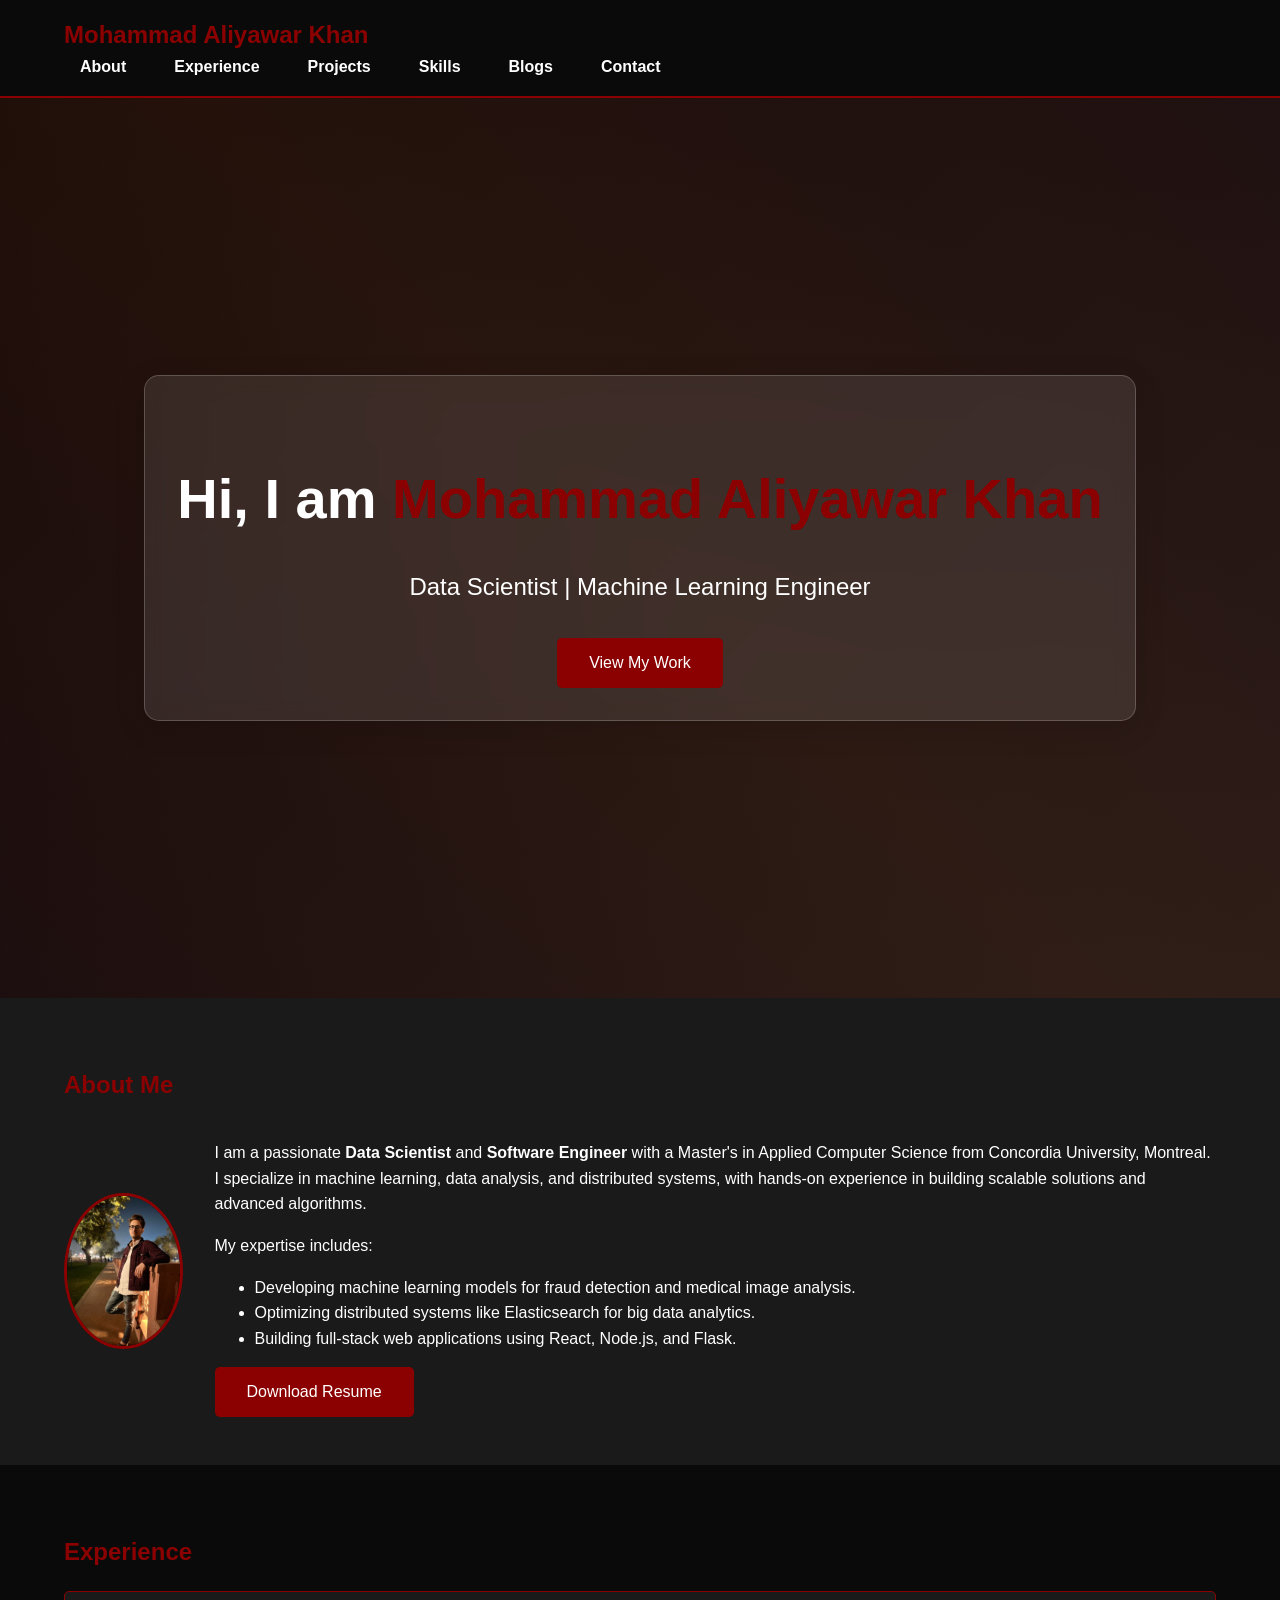
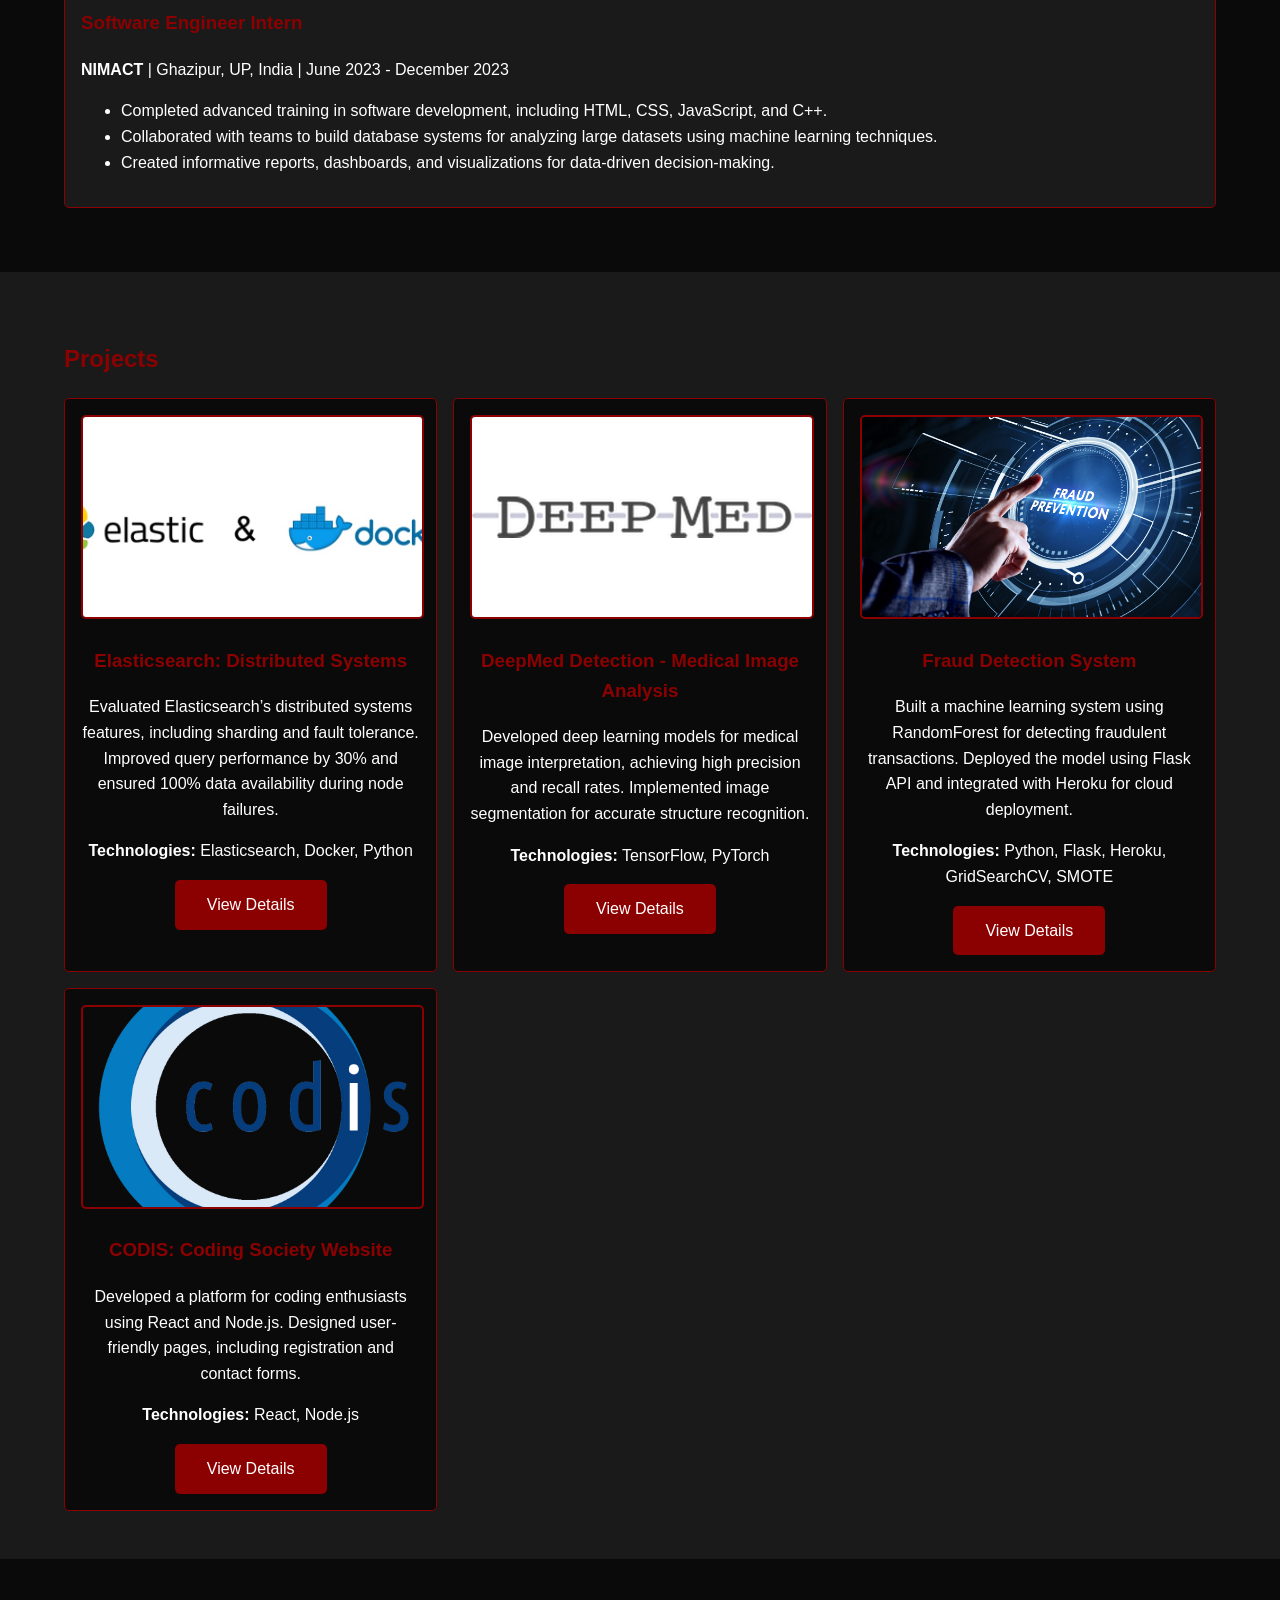
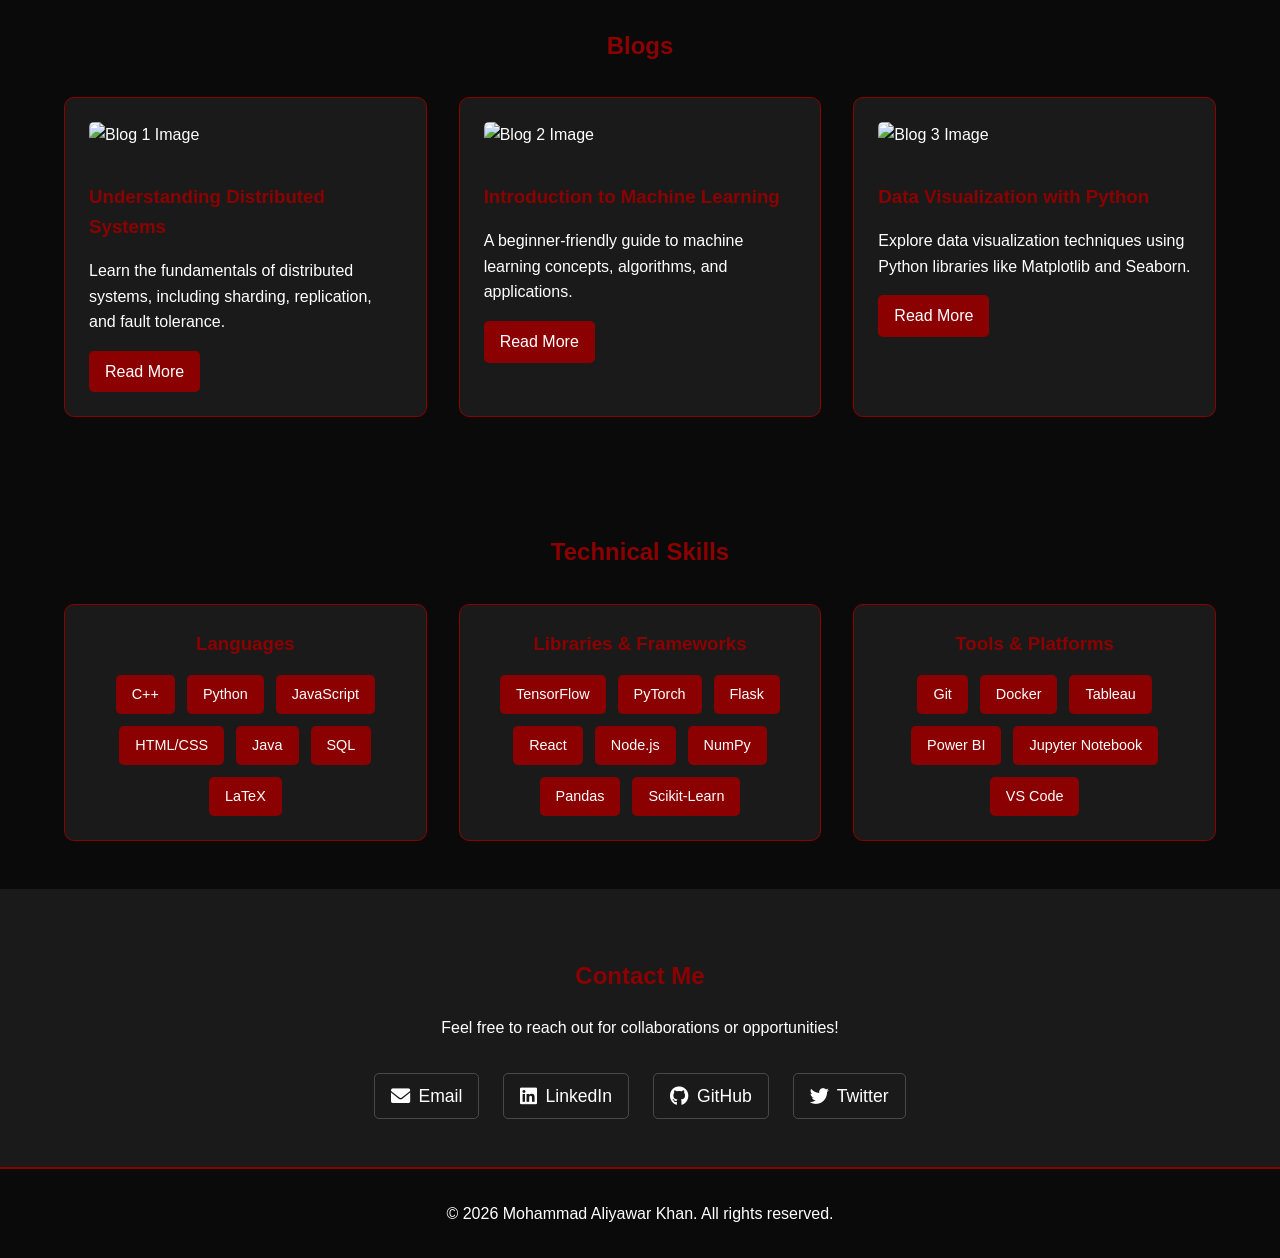
==== index.html @ b14bf837 "Added favicon files and updated HTML" ====
<!DOCTYPE html>
<html lang="en">
<head>
  <meta charset="UTF-8">
  <meta name="viewport" content="width=device-width, initial-scale=1.0">
  <title>Mohammad Aliyawar Khan - Data Scientist Portfolio</title>
  <link rel="stylesheet" href="style.css">
  <link rel="stylesheet" href="https://cdnjs.cloudflare.com/ajax/libs/font-awesome/6.0.0/css/all.min.css">
  <link href="https://unpkg.com/aos@2.3.1/dist/aos.css" rel="stylesheet">
  <link rel="apple-touch-icon" sizes="57x57" href="/apple-icon-57x57.png">
  <link rel="apple-touch-icon" sizes="60x60" href="/apple-icon-60x60.png">
  <link rel="apple-touch-icon" sizes="72x72" href="/apple-icon-72x72.png">
  <link rel="apple-touch-icon" sizes="76x76" href="/apple-icon-76x76.png">
  <link rel="apple-touch-icon" sizes="114x114" href="/apple-icon-114x114.png">
  <link rel="apple-touch-icon" sizes="120x120" href="/apple-icon-120x120.png">
  <link rel="apple-touch-icon" sizes="144x144" href="/apple-icon-144x144.png">
  <link rel="apple-touch-icon" sizes="152x152" href="/apple-icon-152x152.png">
  <link rel="apple-touch-icon" sizes="180x180" href="/apple-icon-180x180.png">
  <link rel="icon" type="image/png" sizes="192x192"  href="/android-icon-192x192.png">
  <link rel="icon" type="image/png" sizes="32x32" href="/favicon-32x32.png">
  <link rel="icon" type="image/png" sizes="96x96" href="/favicon-96x96.png">
  <link rel="icon" type="image/png" sizes="16x16" href="/favicon-16x16.png">
  <link rel="manifest" href="/manifest.json">
  <meta name="msapplication-TileColor" content="#ffffff">
  <meta name="msapplication-TileImage" content="/ms-icon-144x144.png">
  <meta name="theme-color" content="#ffffff">

  <!-- Open Graph Meta Tags -->
<meta property="og:title" content="Mohammad Aliyawar Khan - Data Scientist Portfolio">
<meta property="og:description" content="Portfolio of Mohammad Aliyawar Khan, a Data Scientist and Machine Learning Engineer.">
<meta property="og:image" content="https://md-aliyawar-khan.github.io/portfolio-website/assets/logo.png">
<meta property="og:url" content="https://md-aliyawar-khan.github.io/portfolio-website">
<meta property="og:type" content="website">

<!-- Twitter Card Meta Tags -->
<meta name="twitter:card" content="summary_large_image">
<meta name="twitter:title" content="Mohammad Aliyawar Khan - Data Scientist Portfolio">
<meta name="twitter:description" content="Portfolio of Mohammad Aliyawar Khan, a Data Scientist and Machine Learning Engineer.">
<meta name="twitter:image" content="https://md-aliyawar-khan.github.io/portfolio-website/assets/logo.png">
</head>
<body>
  <!-- Navigation Bar -->
  <nav>
    <div class="container">
      <a href="#" class="logo">Mohammad Aliyawar Khan</a>
      <ul>
        <li><a href="#about" class="nav-link">About</a></li>
        <li><a href="#experience" class="nav-link">Experience</a></li>
        <li><a href="#projects" class="nav-link">Projects</a></li>
        <li><a href="#skills" class="nav-link">Skills</a></li>
        <li><a href="#blogs" class="nav-link">Blogs</a></li>
        <li><a href="#contact" class="nav-link">Contact</a></li>
      </ul>
    </div>
  </nav>

  <!-- Hero Section -->
  <section id="hero">
    <div class="hero-container">
      <div class="hero-content">
        <h1>Hi, I am <span class="typing"></span></h1>
        <p>Data Scientist | Machine Learning Engineer</p>
        <a href="#projects" class="btn">View My Work</a>
      </div>
    </div>
  </section>

  <!-- About Section -->
  <section id="about" data-aos="fade-up">
    <div class="container">
      <h2>About Me</h2>
      <div class="about-content">
        <img src="Assets/zeeshan khan.jpg" alt="Profile Photo">

        <div>
          <p>
            I am a passionate <strong>Data Scientist</strong> and <strong>Software Engineer</strong> with a Master's in Applied Computer Science from Concordia University, Montreal. 
            I specialize in machine learning, data analysis, and distributed systems, with hands-on experience in building scalable solutions and advanced algorithms.
          </p>
          <p>
            My expertise includes:
            <ul>
              <li>Developing machine learning models for fraud detection and medical image analysis.</li>
              <li>Optimizing distributed systems like Elasticsearch for big data analytics.</li>
              <li>Building full-stack web applications using React, Node.js, and Flask.</li>
            </ul>
          </p>
          <a href="assets/Khan_Mohammad_Aliyawar.pdf" download class="btn">Download Resume</a>
        </div>
      </div>
    </div>
  </section>

  <!-- Experience Section -->
  <section id="experience" data-aos="fade-up">
    <div class="container">
      <h2>Experience</h2>
      <div class="experience-item">
        <h3>Software Engineer Intern</h3>
        <p><strong>NIMACT</strong> | Ghazipur, UP, India | June 2023 - December 2023</p>
        <ul>
          <li>Completed advanced training in software development, including HTML, CSS, JavaScript, and C++.</li>
          <li>Collaborated with teams to build database systems for analyzing large datasets using machine learning techniques.</li>
          <li>Created informative reports, dashboards, and visualizations for data-driven decision-making.</li>
        </ul>
      </div>
    </div>
  </section>

  <!-- Projects Section -->
  <section id="projects" data-aos="fade-up">
    <div class="container">
      <h2>Projects</h2>
      <div class="project-grid">
        <!-- Elasticsearch Project -->
        <div class="project-card">
          <img src="Assets/elasticsearch.jpeg" alt="Elasticsearch Project">

          <h3>Elasticsearch: Distributed Systems</h3>
          <p>
            Evaluated Elasticsearch’s distributed systems features, including sharding and fault tolerance. 
            Improved query performance by 30% and ensured 100% data availability during node failures.
          </p>
          <p><strong>Technologies:</strong> Elasticsearch, Docker, Python</p>
          <a href="#" class="btn">View Details</a>
        </div>
        <!-- DeepMed Detection Project -->
        <div class="project-card">
          <img src="Assets/deepmed.jpg" alt="DeepMed Detection Project">

          <h3>DeepMed Detection - Medical Image Analysis</h3>
          <p>
            Developed deep learning models for medical image interpretation, achieving high precision and recall rates. 
            Implemented image segmentation for accurate structure recognition.
          </p>
          <p><strong>Technologies:</strong> TensorFlow, PyTorch</p>
          <a href="#" class="btn">View Details</a>
        </div>
        <!-- Fraud Detection Project -->
        <div class="project-card">
          <img src="Assets/fraud.jpg" alt="Fraud Detection Project">

          <h3>Fraud Detection System</h3>
          <p>
            Built a machine learning system using RandomForest for detecting fraudulent transactions. 
            Deployed the model using Flask API and integrated with Heroku for cloud deployment.
          </p>
          <p><strong>Technologies:</strong> Python, Flask, Heroku, GridSearchCV, SMOTE</p>
          <a href="#" class="btn">View Details</a>
        </div>
        <!-- CODIS Project -->
        <div class="project-card">
          <img src="Assets/codis.png" alt="CODIS Project">

          <h3>CODIS: Coding Society Website</h3>
          <p>
            Developed a platform for coding enthusiasts using React and Node.js. 
            Designed user-friendly pages, including registration and contact forms.
          </p>
          <p><strong>Technologies:</strong> React, Node.js</p>
          <a href="#" class="btn">View Details</a>
        </div>
      </div>
    </div>
  </section>

  <!-- Blogs Section -->
<section id="blogs">
  <div class="container">
    <h2>Blogs</h2>
    <div class="blog-grid">
      <!-- Blog 1 -->
      <div class="blog-card">
        <img src="assets/blog1.jpg" alt="Blog 1 Image">
        <h3>Understanding Distributed Systems</h3>
        <p>Learn the fundamentals of distributed systems, including sharding, replication, and fault tolerance.</p>
        <a href="#" class="btn">Read More</a>
      </div>
      <!-- Blog 2 -->
      <div class="blog-card">
        <img src="assets/blog2.jpg" alt="Blog 2 Image">
        <h3>Introduction to Machine Learning</h3>
        <p>A beginner-friendly guide to machine learning concepts, algorithms, and applications.</p>
        <a href="#" class="btn">Read More</a>
      </div>
      <!-- Blog 3 -->
      <div class="blog-card">
        <img src="assets/blog3.jpg" alt="Blog 3 Image">
        <h3>Data Visualization with Python</h3>
        <p>Explore data visualization techniques using Python libraries like Matplotlib and Seaborn.</p>
        <a href="#" class="btn">Read More</a>
      </div>
    </div>
  </div>
</section>

  <!-- Skills Section -->
  <section id="skills" data-aos="fade-up">
    <div class="container">
      <h2>Technical Skills</h2>
      <div class="skills-grid">
        <!-- Languages -->
        <div class="skills-category">
          <h3>Languages</h3>
          <div class="skills-list">
            <span>C++</span>
            <span>Python</span>
            <span>JavaScript</span>
            <span>HTML/CSS</span>
            <span>Java</span>
            <span>SQL</span>
            <span>LaTeX</span>
          </div>
        </div>
        <!-- Libraries & Frameworks -->
        <div class="skills-category">
          <h3>Libraries & Frameworks</h3>
          <div class="skills-list">
            <span>TensorFlow</span>
            <span>PyTorch</span>
            <span>Flask</span>
            <span>React</span>
            <span>Node.js</span>
            <span>NumPy</span>
            <span>Pandas</span>
            <span>Scikit-Learn</span>
          </div>
        </div>
        <!-- Tools & Platforms -->
        <div class="skills-category">
          <h3>Tools & Platforms</h3>
          <div class="skills-list">
            <span>Git</span>
            <span>Docker</span>
            <span>Tableau</span>
            <span>Power BI</span>
            <span>Jupyter Notebook</span>
            <span>VS Code</span>
          </div>
        </div>
      </div>
    </div>
  </section>

  <!-- Contact Section -->
  <section id="contact" data-aos="fade-up">
    <div class="container">
      <h2>Contact Me</h2>
      <p>Feel free to reach out for collaborations or opportunities!</p>
      <form id="contact-form" class="contact-form" style="display: none;">
        <!-- Name Field -->
        <div class="form-group">
          <label for="name">Name</label>
          <input type="text" id="name" name="name" placeholder="Enter your name" required>
        </div>
        <!-- Email Field -->
        <div class="form-group">
          <label for="email">Email</label>
          <input type="email" id="email" name="email" placeholder="Enter your email" required>
        </div>
        <!-- Subject Field -->
        <div class="form-group">
          <label for="subject">Subject</label>
          <input type="text" id="subject" name="subject" placeholder="Enter the subject" required>
        </div>
        <!-- Message Field -->
        <div class="form-group">
          <label for="message">Message</label>
          <textarea id="message" name="message" rows="5" placeholder="Enter your message" required></textarea>
        </div>
        <!-- Submit Button -->
        <button type="submit" class="btn">Send Message</button>
      </form>

      <!-- Social Links -->
      <div class="social-links">
        <a href="mailto:mohammadaliyawar.khan@mail.concordia.ca" target="_blank">
          <i class="fas fa-envelope"></i> Email
        </a>
        <a href="https://linkedin.com/in/md-aliyawar-khan" target="_blank">
          <i class="fab fa-linkedin"></i> LinkedIn
        </a>
        <a href="https://github.com/yourusername" target="_blank">
          <i class="fab fa-github"></i> GitHub
        </a>
        <a href="https://twitter.com/yourusername" target="_blank">
          <i class="fab fa-twitter"></i> Twitter
        </a>
      </div>
    </div>
  </section>

  <!-- Footer -->
  <footer>
    <div class="container">
      <p>&copy; <span id="current-year"></span> Mohammad Aliyawar Khan. All rights reserved.</p>
    </div>
  </footer>

  <script src="https://unpkg.com/aos@2.3.1/dist/aos.js"></script>
  <script src="script.js"></script>
  <script>
    // Initialize AOS
    AOS.init();

    // Update Footer Year
    document.getElementById('current-year').textContent = new Date().getFullYear();
  </script>
</body>
</html>
---- style.css ----
/* General Styles */
body {
    font-family: Arial, sans-serif;
    margin: 0;
    padding: 0;
    line-height: 1.6;
    color: #fff; /* White text for better contrast */
    background-color: #0a0a0a; /* Dark background */
  }
  
  h1, h2, h3 {
    color: #8B0000; /* Maroon for headings */
  }
  
  a {
    color: #8B0000; /* Maroon for links */
    text-decoration: none;
  }
  
  a:hover {
    color: #ff4500; /* Orange-red for hover effect */
  }
  
  .container {
    width: 90%;
    max-width: 1200px;
    margin: 0 auto;
  }
  

/* Navigation Bar */
nav {
    background: #0a0a0a; /* Dark background */
    color: #fff;
    padding: 1rem 0;
    border-bottom: 2px solid #8B0000; /* Maroon border */
    position: sticky;
    top: 0;
    z-index: 1000;
  }
  
  nav .logo {
    font-size: 1.5rem;
    font-weight: bold;
    color: #8B0000; /* Maroon logo */
  }
  
  nav ul {
    list-style: none;
    display: flex;
    gap: 1rem;
    margin: 0;
    padding: 0;
  }
  
  nav ul li a {
    color: #fff;
    text-decoration: none;
    font-weight: bold;
    padding: 0.5rem 1rem;
    transition: color 0.3s ease;
  }
  
  nav ul li a:hover {
    color: #8B0000; /* Maroon on hover */
  }
  
  nav ul li a.active {
    color: #8B0000; /* Maroon for active link */
    border-bottom: 2px solid #8B0000; /* Underline for active link */
  }

  /* Hero Section */
#hero {
    position: relative;
    height: 100vh;
    display: flex;
    align-items: center;
    justify-content: center;
    background: linear-gradient(135deg, #0a0a0a, #1a1a1a);
    overflow: hidden;
  }
  
  .hero-container {
    position: relative;
    z-index: 2;
    text-align: center;
    padding: 2rem;
    background: rgba(255, 255, 255, 0.1); /* Glassmorphism effect */
    backdrop-filter: blur(10px);
    border-radius: 15px;
    border: 1px solid rgba(255, 255, 255, 0.2);
    box-shadow: 0 8px 32px rgba(0, 0, 0, 0.1);
  }
  
  .hero-content h1 {
    font-size: 3.5rem;
    color: #fff;
    margin-bottom: 1rem;
  }
  
  .hero-content h1 .typing {
    color: #8B0000; /* Maroon for typing effect */
  }
  
  .hero-content p {
    font-size: 1.5rem;
    color: #fff;
    margin-bottom: 2rem;
  }
  
  .btn {
    display: inline-block;
    padding: 0.75rem 2rem;
    background: #8B0000; /* Maroon button */
    color: #fff;
    text-decoration: none;
    border-radius: 5px;
    font-size: 1rem;
    transition: background 0.3s ease, transform 0.3s ease;
  }
  
  .btn:hover {
    background: #ff4500; /* Orange-red on hover */
    transform: translateY(-5px);
  }
  
  /* Animated Background */
  #hero::before {
    content: "";
    position: absolute;
    top: 0;
    left: 0;
    width: 100%;
    height: 100%;
    background: linear-gradient(45deg, #8B0000, #ff4500, #8B0000);
    opacity: 0.1;
    z-index: 1;
    animation: gradientAnimation 10s infinite alternate;
  }
  
  @keyframes gradientAnimation {
    0% {
      transform: scale(1);
    }
    100% {
      transform: scale(1.2);
    }
  }
  
  /* About Section */
  #about {
    padding: 3rem 0;
    background: #1a1a1a; /* Slightly lighter dark background */
  }
  
  .about-content {
    display: flex;
    align-items: center;
    gap: 2rem;
  }
  
  .about-content img {
    width: 150px;
    height: 150px;
    border-radius: 50%;
    border: 3px solid #8B0000; /* Maroon border */
  }
  
  /* Experience Section */
  #experience {
    padding: 3rem 0;
    background: #0a0a0a; /* Dark background */
  }
  
  .experience-item {
    background: #1a1a1a; /* Slightly lighter dark background */
    padding: 1rem;
    border-radius: 5px;
    margin-bottom: 1rem;
    border: 1px solid #8B0000; /* Maroon border */
  }
  
  .experience-item h3 {
    margin-top: 0;
    color: #8B0000; /* Maroon heading */
  }
  
  /* Projects Section */
  #projects {
    padding: 3rem 0;
    background: #1a1a1a; /* Slightly lighter dark background */
  }
  
  .project-grid {
    display: grid;
    grid-template-columns: repeat(auto-fit, minmax(300px, 1fr));
    gap: 1rem;
  }
  
  .project-card {
    background: #0a0a0a; /* Dark background */
    padding: 1rem;
    border-radius: 5px;
    text-align: center;
    border: 1px solid #8B0000; /* Maroon border */
  }
  
  .project-card img {
    width: 100%;
    height: 200px;
    object-fit: cover;
    border-radius: 5px;
    border: 2px solid #8B0000; /* Maroon border */
  }
  
  .project-card h3 {
    color: #8B0000; /* Maroon heading */
  }
  
/* Skills Section */
#skills {
    padding: 3rem 0;
    background: #0a0a0a; /* Dark background */
  }
  
  #skills h2 {
    text-align: center;
    margin-bottom: 2rem;
    color: #8B0000; /* Maroon heading */
  }
  
  .skills-grid {
    display: grid;
    grid-template-columns: repeat(auto-fit, minmax(300px, 1fr));
    gap: 2rem;
  }
  
  .skills-category {
    background: #1a1a1a; /* Slightly lighter dark background */
    padding: 1.5rem;
    border-radius: 10px;
    border: 1px solid #8B0000; /* Maroon border */
  }
  
  .skills-category h3 {
    margin-top: 0;
    color: #8B0000; /* Maroon heading */
    text-align: center;
    margin-bottom: 1rem;
  }
  
  .skills-list {
    display: flex;
    flex-wrap: wrap;
    gap: 0.75rem;
    justify-content: center;
  }
  
  .skills-list span {
    background: #8B0000; /* Maroon background */
    color: #fff;
    padding: 0.5rem 1rem;
    border-radius: 5px;
    font-size: 0.9rem;
    text-align: center;
    transition: background 0.3s ease;
  }
  
  .skills-list span:hover {
    background: #ff4500; /* Orange-red on hover */
  }

/* Contact Section */
#contact {
    padding: 3rem 0;
    background: #1a1a1a; /* Slightly lighter dark background */
    text-align: center;
  }
  
  .contact-form {
    max-width: 600px;
    margin: 0 auto;
    padding: 2rem;
    background: rgba(255, 255, 255, 0.1); /* Glassmorphism effect */
    backdrop-filter: blur(10px);
    border-radius: 15px;
    border: 1px solid rgba(255, 255, 255, 0.2);
    box-shadow: 0 8px 32px rgba(0, 0, 0, 0.1);
  }
  
  .form-group {
    margin-bottom: 1.5rem;
    text-align: left;
  }
  
  .form-group label {
    display: block;
    margin-bottom: 0.5rem;
    color: #fff;
    font-weight: bold;
  }
  
  .form-group input,
  .form-group textarea {
    width: 100%;
    padding: 0.75rem;
    border: 1px solid rgba(255, 255, 255, 0.2);
    border-radius: 5px;
    background: rgba(255, 255, 255, 0.1);
    color: #fff;
    font-size: 1rem;
    transition: border-color 0.3s ease;
  }
  
  .form-group input:focus,
  .form-group textarea:focus {
    border-color: #8B0000; /* Maroon border on focus */
    outline: none;
  }
  
  .form-group textarea {
    resize: vertical; /* Allow vertical resizing */
  }
  
  .contact-form .btn {
    width: 100%;
    padding: 0.75rem;
    background: #8B0000; /* Maroon button */
    color: #fff;
    border: none;
    border-radius: 5px;
    font-size: 1rem;
    cursor: pointer;
    transition: background 0.3s ease;
  }
  
  .contact-form .btn:hover {
    background: #ff4500; /* Orange-red on hover */
  }
/* Social Links */
.social-links {
    margin-top: 2rem;
    display: flex;
    justify-content: center;
    gap: 1.5rem;
    flex-wrap: wrap;
  }
  
  .social-links a {
    color: #fff;
    text-decoration: none;
    font-size: 1.1rem;
    display: flex;
    align-items: center;
    gap: 0.5rem;
    padding: 0.5rem 1rem;
    border: 1px solid rgba(255, 255, 255, 0.2);
    border-radius: 5px;
    transition: background 0.3s ease, color 0.3s ease;
  }
  
  .social-links a:hover {
    background: #8B0000; /* Maroon background on hover */
    color: #fff;
    border-color: #8B0000;
  }
  
  .social-links a i {
    font-size: 1.2rem;
  }
  /* Footer */
  footer {
    background: #0a0a0a; /* Dark background */
    color: #fff;
    text-align: center;
    padding: 1rem 0;
    border-top: 2px solid #8B0000; /* Maroon border */
  }

  /* Scroll Animations */
section {
    opacity: 0;
    transform: translateY(50px);
    transition: opacity 0.6s ease-out, transform 0.6s ease-out;
  }
  
  section.visible {
    opacity: 1;
    transform: translateY(0);
  }
  
  /* Back to Top Button */
  .back-to-top {
    display: none;
    position: fixed;
    bottom: 20px;
    right: 20px;
    padding: 10px 15px;
    background: #8B0000; /* Maroon background */
    color: #fff;
    border: none;
    border-radius: 50%;
    cursor: pointer;
    font-size: 1.2rem;
    transition: background 0.3s ease;
  }
  
  .back-to-top:hover {
    background: #ff4500; /* Orange-red on hover */
  }

  /* Blogs Section */
#blogs {
    padding: 3rem 0;
    background: #0a0a0a; /* Dark background */
  }
  
  #blogs h2 {
    text-align: center;
    margin-bottom: 2rem;
    color: #8B0000; /* Maroon heading */
  }
  
  .blog-grid {
    display: grid;
    grid-template-columns: repeat(auto-fit, minmax(300px, 1fr));
    gap: 2rem;
  }
  
  .blog-card {
    background: #1a1a1a; /* Slightly lighter dark background */
    padding: 1.5rem;
    border-radius: 10px;
    border: 1px solid #8B0000; /* Maroon border */
    transition: transform 0.3s ease, box-shadow 0.3s ease;
  }
  
  .blog-card:hover {
    transform: translateY(-10px);
    box-shadow: 0 8px 32px rgba(0, 0, 0, 0.2);
  }
  
  .blog-card img {
    width: 100%;
    height: 200px;
    object-fit: cover;
    border-radius: 5px;
    margin-bottom: 1rem;
  }
  
  .blog-card h3 {
    color: #8B0000; /* Maroon heading */
    margin-bottom: 0.5rem;
  }
  
  .blog-card p {
    color: #fff;
    margin-bottom: 1rem;
  }
  
  .blog-card .btn {
    display: inline-block;
    padding: 0.5rem 1rem;
    background: #8B0000; /* Maroon button */
    color: #fff;
    text-decoration: none;
    border-radius: 5px;
    transition: background 0.3s ease;
  }
  
  .blog-card .btn:hover {
    background: #ff4500; /* Orange-red on hover */
  }
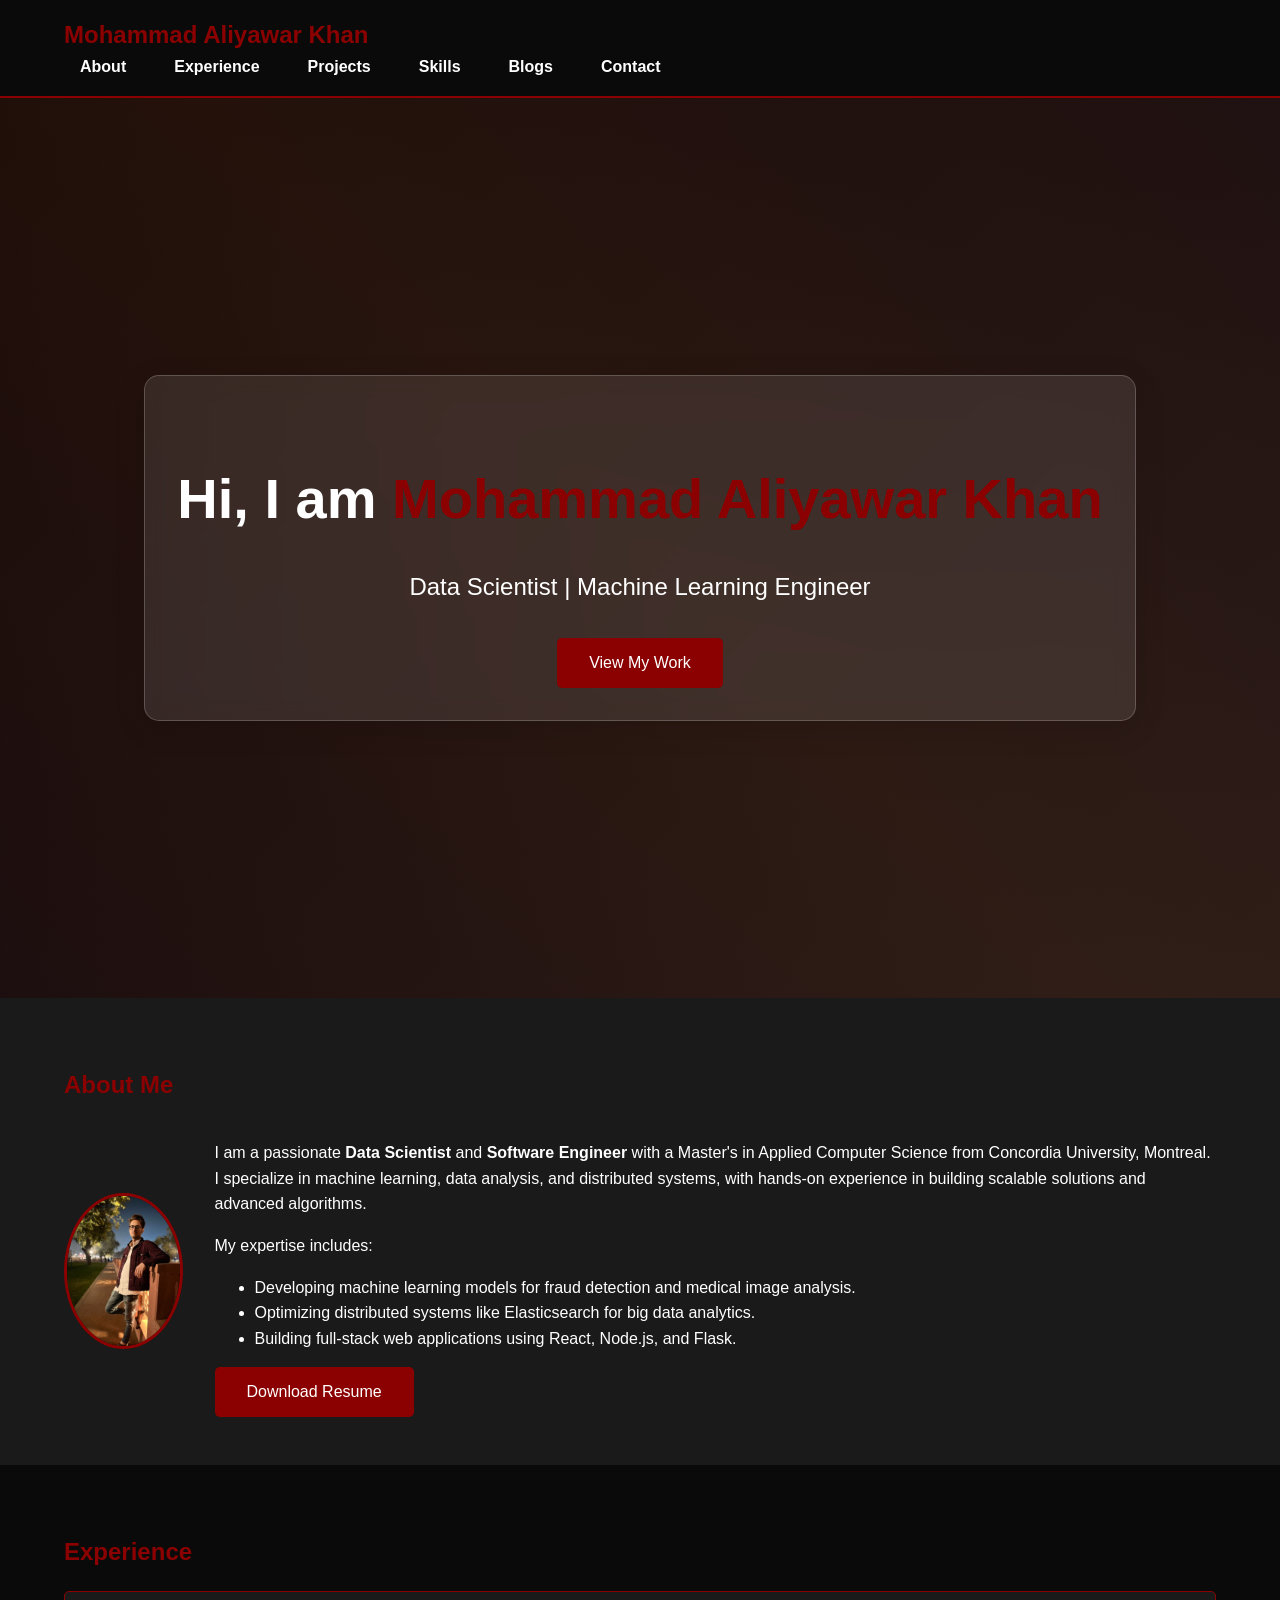
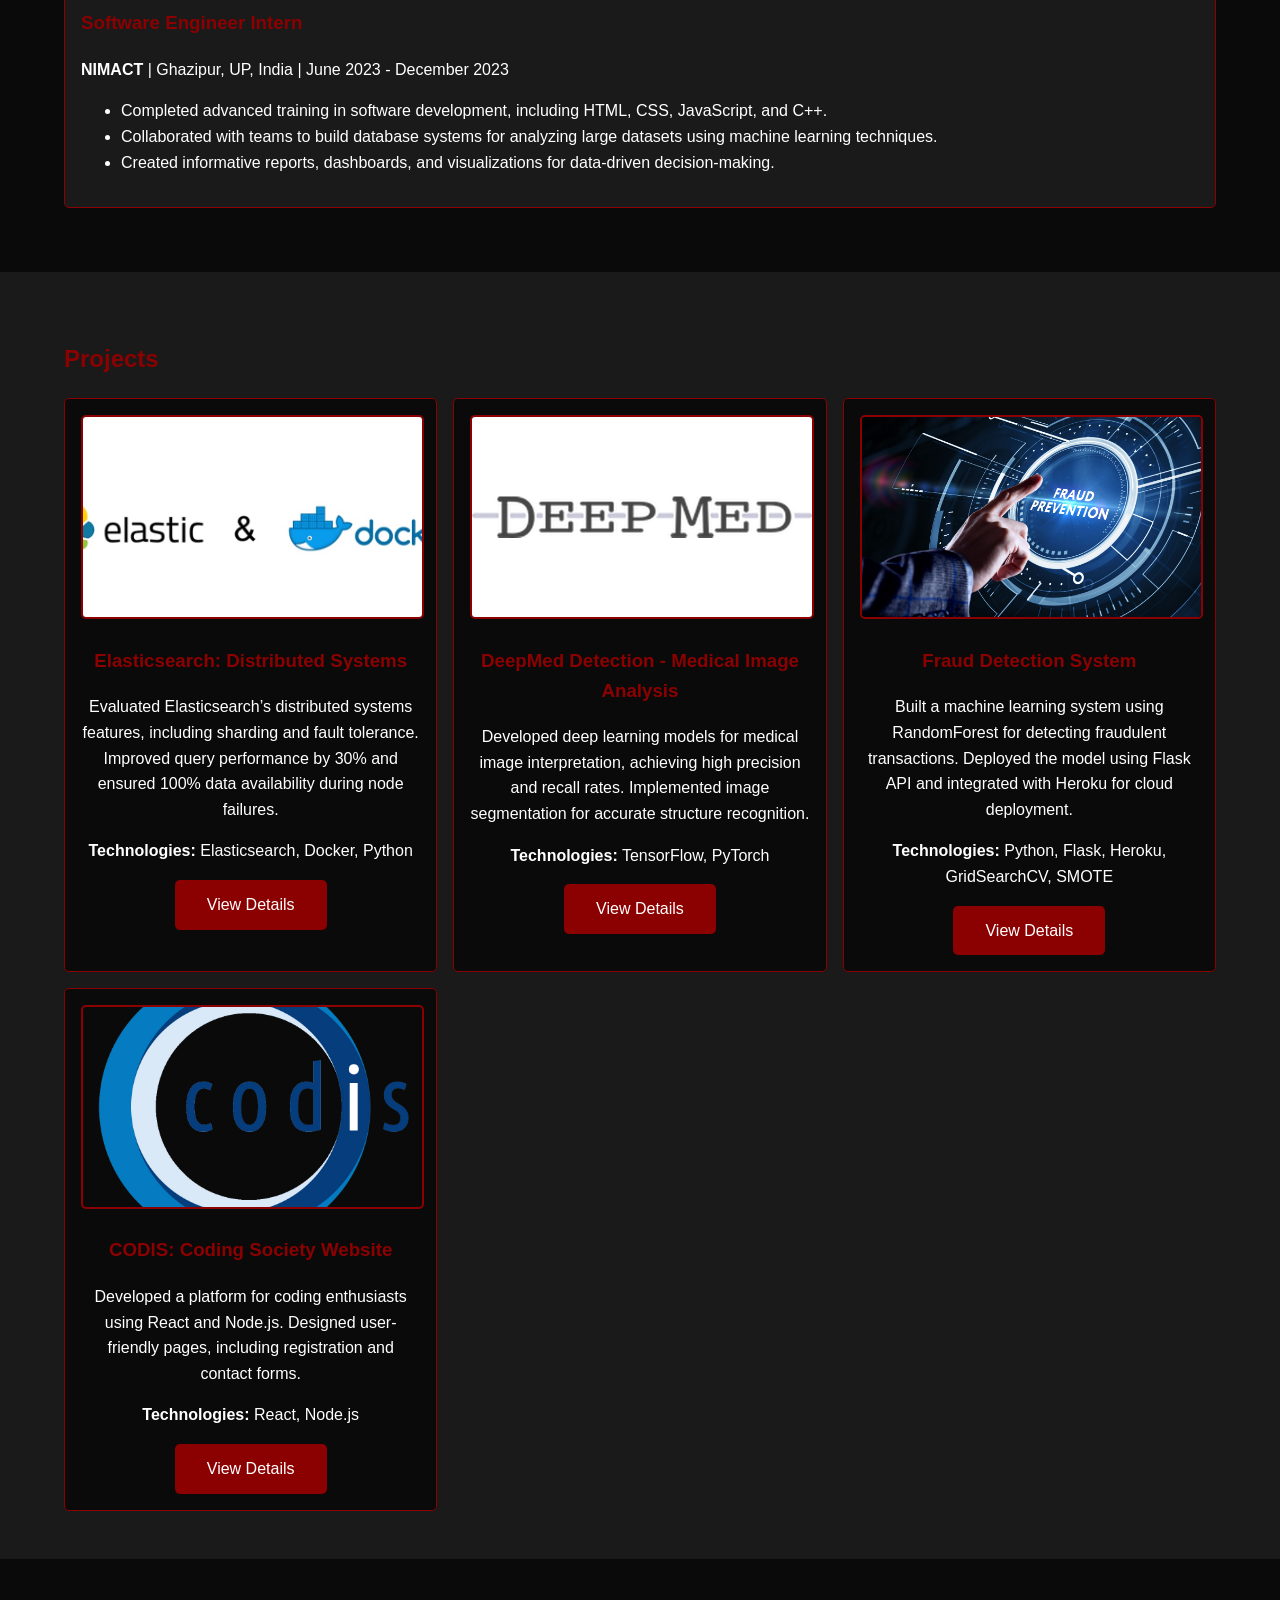
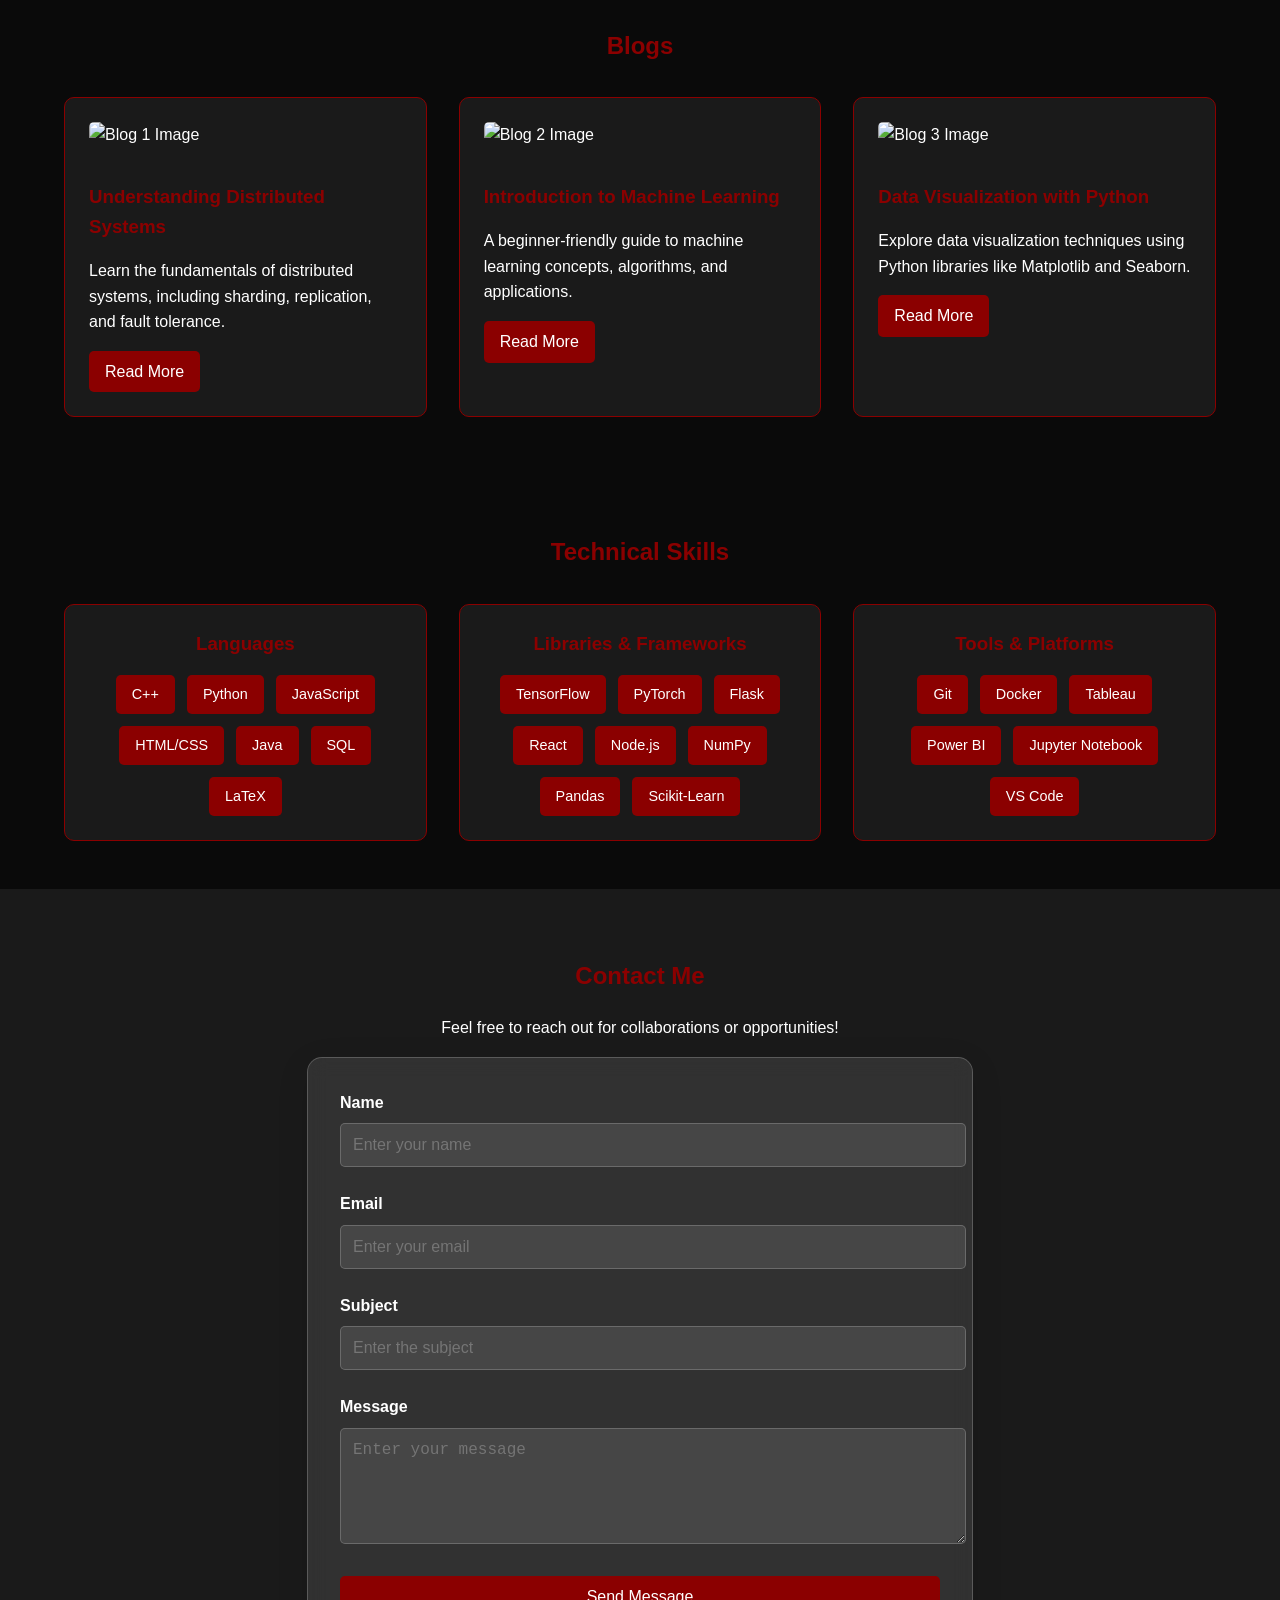
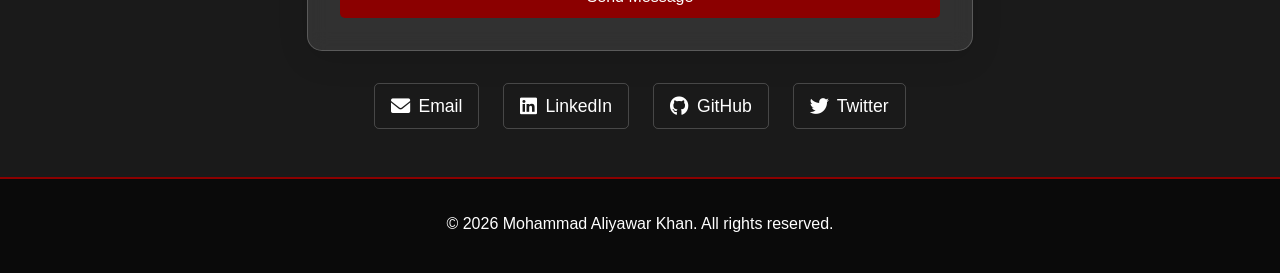
==== commit e6fcfbd0: "Added favicon files and updated HTML" ====
--- a/index.html
+++ b/index.html
@@ -7,19 +7,20 @@
   <link rel="stylesheet" href="style.css">
   <link rel="stylesheet" href="https://cdnjs.cloudflare.com/ajax/libs/font-awesome/6.0.0/css/all.min.css">
   <link href="https://unpkg.com/aos@2.3.1/dist/aos.css" rel="stylesheet">
-  <link rel="apple-touch-icon" sizes="57x57" href="/apple-icon-57x57.png">
-  <link rel="apple-touch-icon" sizes="60x60" href="/apple-icon-60x60.png">
-  <link rel="apple-touch-icon" sizes="72x72" href="/apple-icon-72x72.png">
-  <link rel="apple-touch-icon" sizes="76x76" href="/apple-icon-76x76.png">
-  <link rel="apple-touch-icon" sizes="114x114" href="/apple-icon-114x114.png">
-  <link rel="apple-touch-icon" sizes="120x120" href="/apple-icon-120x120.png">
-  <link rel="apple-touch-icon" sizes="144x144" href="/apple-icon-144x144.png">
-  <link rel="apple-touch-icon" sizes="152x152" href="/apple-icon-152x152.png">
-  <link rel="apple-touch-icon" sizes="180x180" href="/apple-icon-180x180.png">
-  <link rel="icon" type="image/png" sizes="192x192"  href="/android-icon-192x192.png">
-  <link rel="icon" type="image/png" sizes="32x32" href="/favicon-32x32.png">
-  <link rel="icon" type="image/png" sizes="96x96" href="/favicon-96x96.png">
-  <link rel="icon" type="image/png" sizes="16x16" href="/favicon-16x16.png">
+  <link rel="apple-touch-icon" sizes="57x57" href="Assets/apple-icon-57x57.png">
+  <link rel="apple-touch-icon" sizes="60x60" href="Assets/apple-icon-60x60.png">
+  <link rel="apple-touch-icon" sizes="72x72" href="Assets/apple-icon-72x72.png">
+  <link rel="apple-touch-icon" sizes="76x76" href="Assets/apple-icon-76x76.png">
+  <link rel="apple-touch-icon" sizes="114x114" href="Assets/apple-icon-114x114.png">
+  <link rel="apple-touch-icon" sizes="120x120" href="Assets/apple-icon-120x120.png">
+  <link rel="apple-touch-icon" sizes="144x144" href="Assets/apple-icon-144x144.png">
+  <link rel="apple-touch-icon" sizes="152x152" href="Assets/apple-icon-152x152.png">
+  <link rel="apple-touch-icon" sizes="180x180" href="Assets/apple-icon-180x180.png">
+  <link rel="icon" type="image/png" sizes="192x192"  href="Assets/android-icon-192x192.png">
+  <link rel="icon" type="image/png" sizes="32x32" href="Assets/favicon-32x32.png">
+  <link rel="icon" type="image/png" sizes="96x96" href="Assets/favicon-96x96.png">
+  <link rel="icon" type="image/png" sizes="16x16" href="Assets/favicon-16x16.png">
+
   <link rel="manifest" href="/manifest.json">
   <meta name="msapplication-TileColor" content="#ffffff">
   <meta name="msapplication-TileImage" content="/ms-icon-144x144.png">
@@ -247,7 +248,8 @@
     <div class="container">
       <h2>Contact Me</h2>
       <p>Feel free to reach out for collaborations or opportunities!</p>
-      <form id="contact-form" class="contact-form" style="display: none;">
+      <form id="contact-form" class="contact-form" style="display: block;">
+
         <!-- Name Field -->
         <div class="form-group">
           <label for="name">Name</label>
@@ -280,10 +282,12 @@
         <a href="https://linkedin.com/in/md-aliyawar-khan" target="_blank">
           <i class="fab fa-linkedin"></i> LinkedIn
         </a>
-        <a href="https://github.com/yourusername" target="_blank">
+        <a href="https://github.com/md-aliyawar-khan" target="_blank">
+
           <i class="fab fa-github"></i> GitHub
         </a>
-        <a href="https://twitter.com/yourusername" target="_blank">
+        <a href="https://twitter.com/md_aliyawar_khan" target="_blank">
+
           <i class="fab fa-twitter"></i> Twitter
         </a>
       </div>
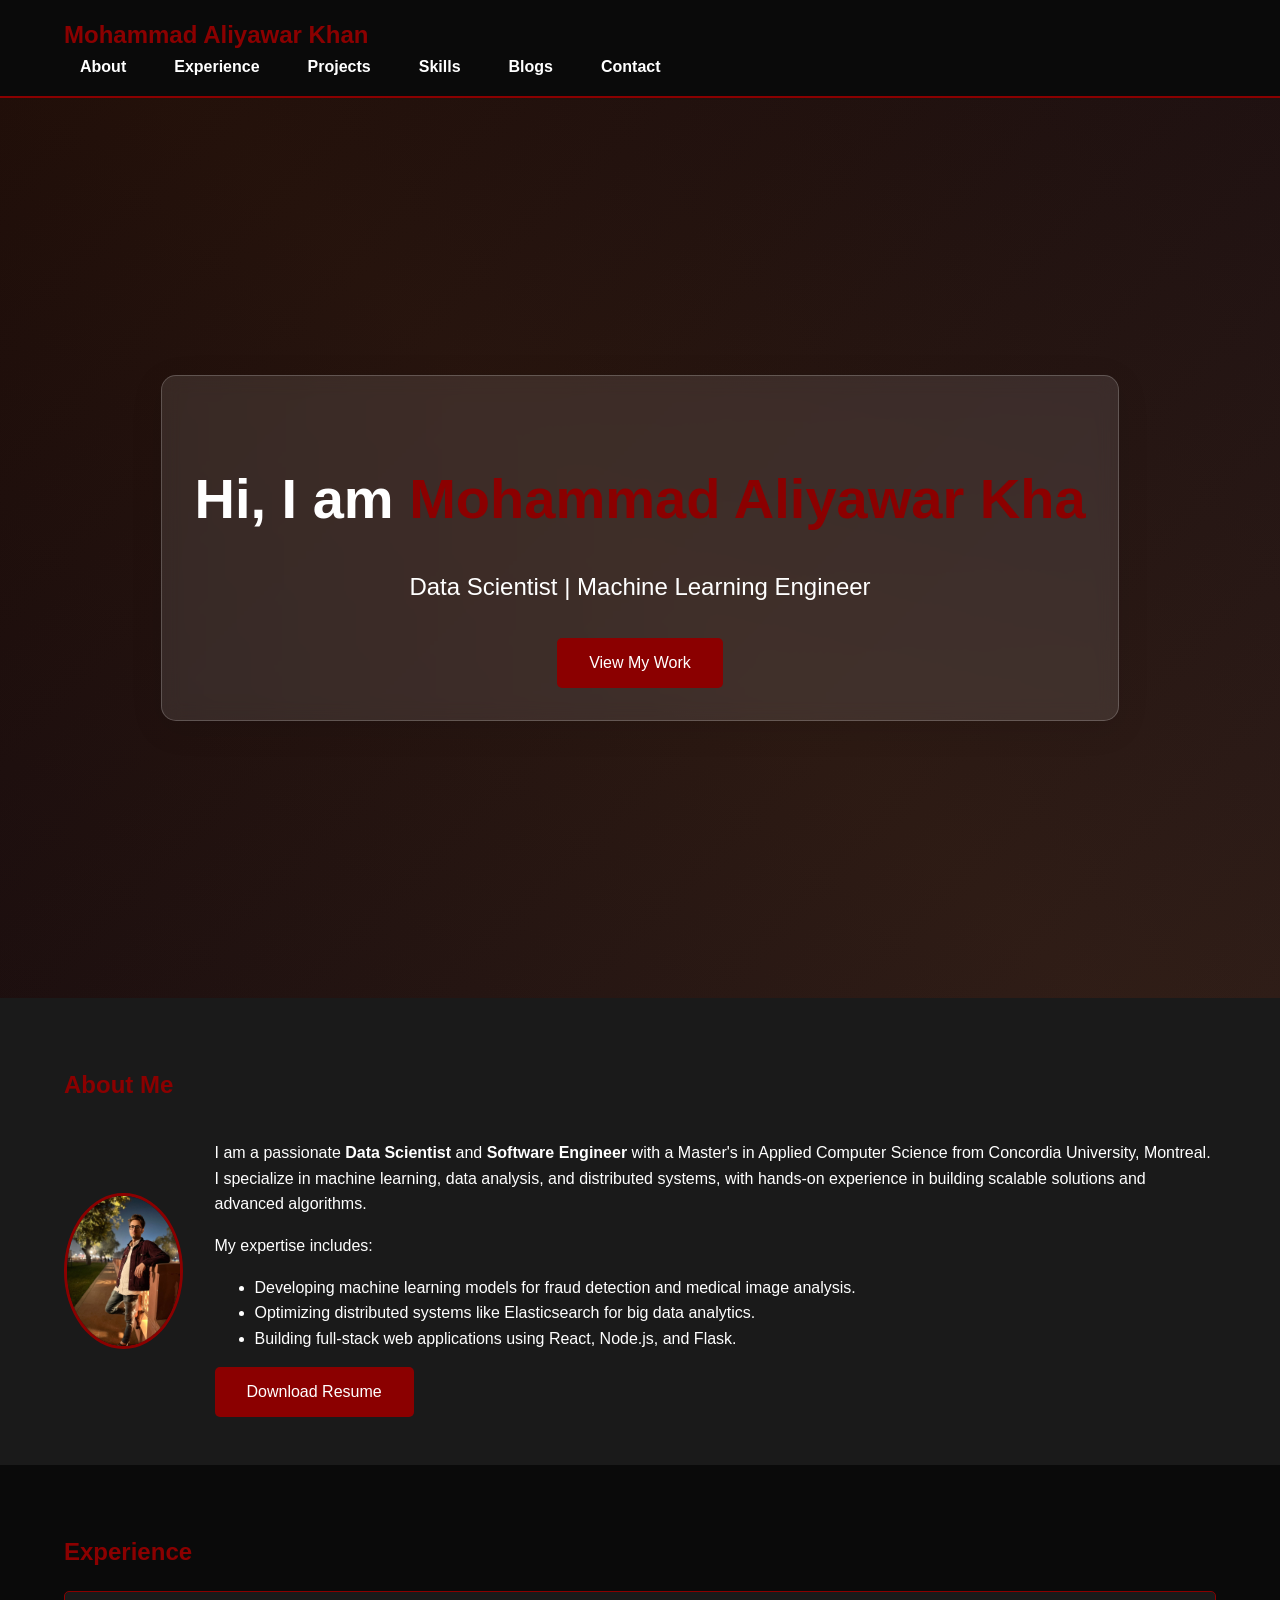
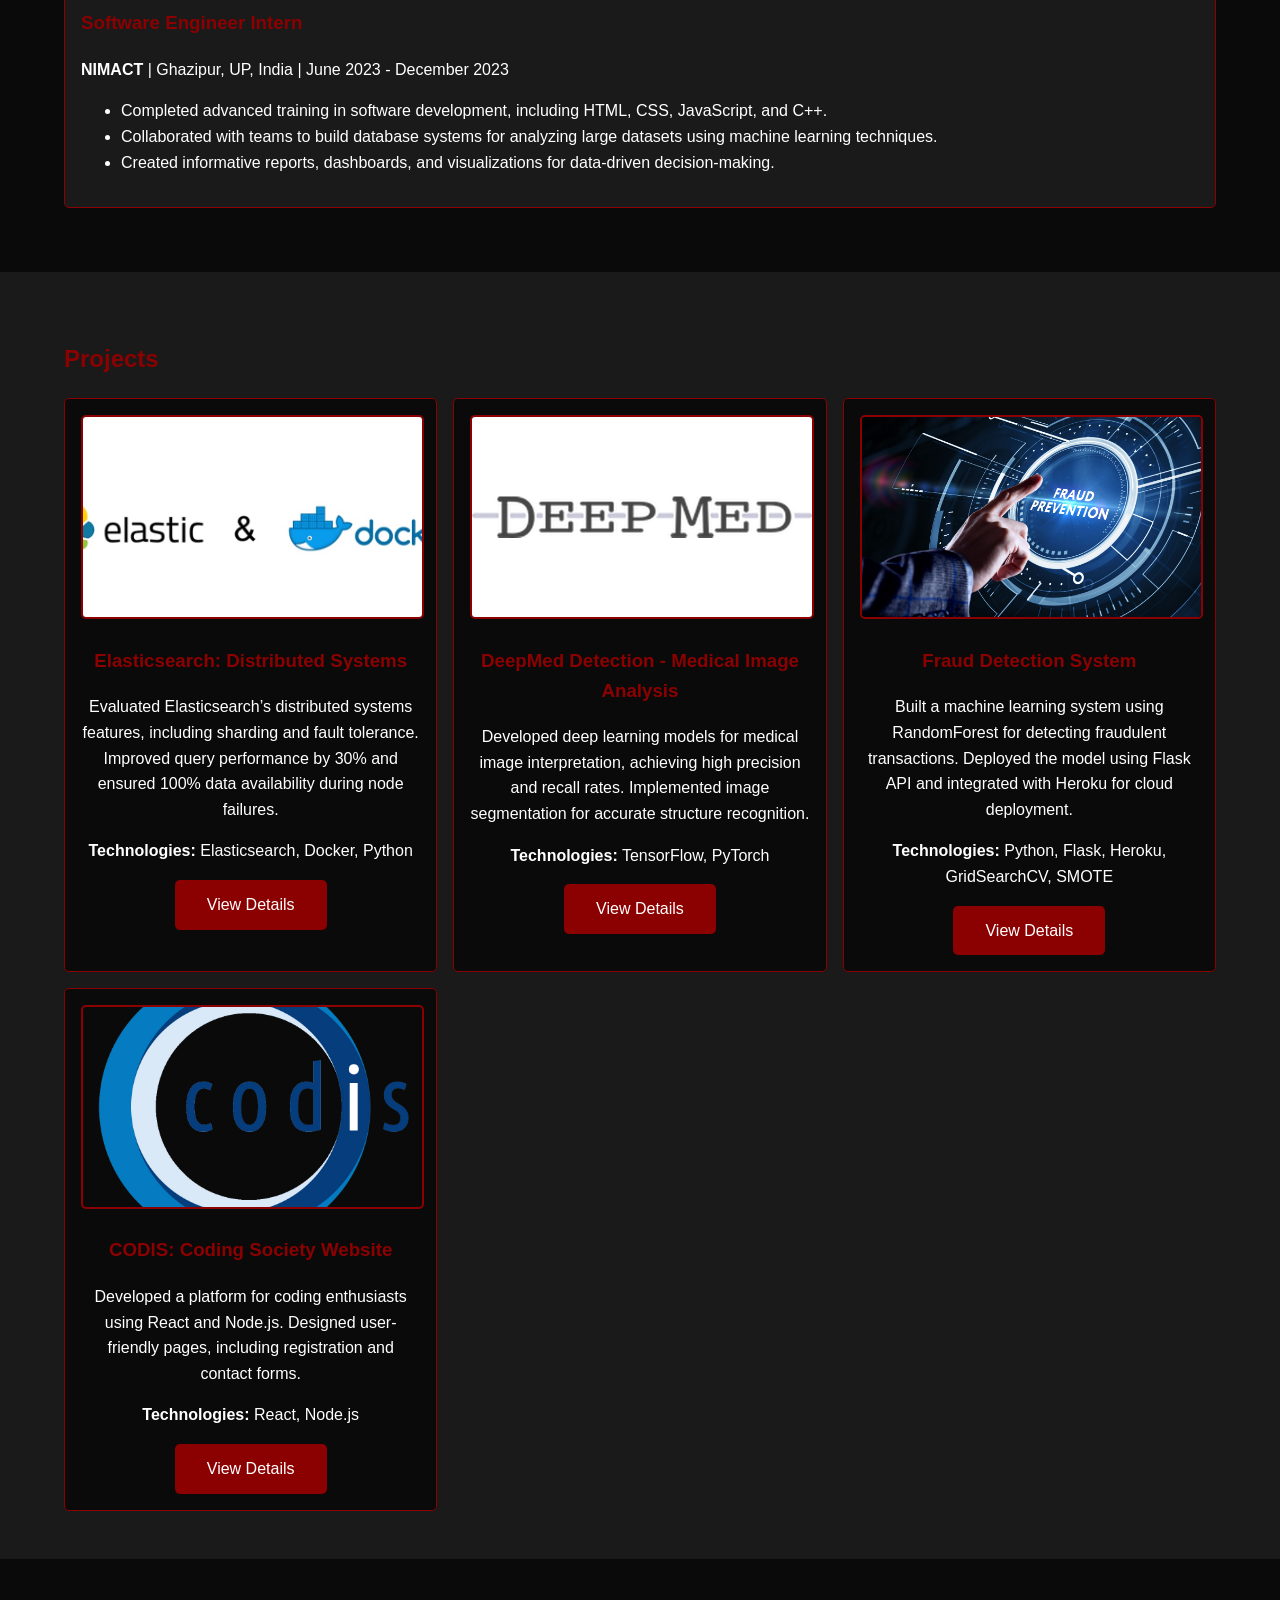
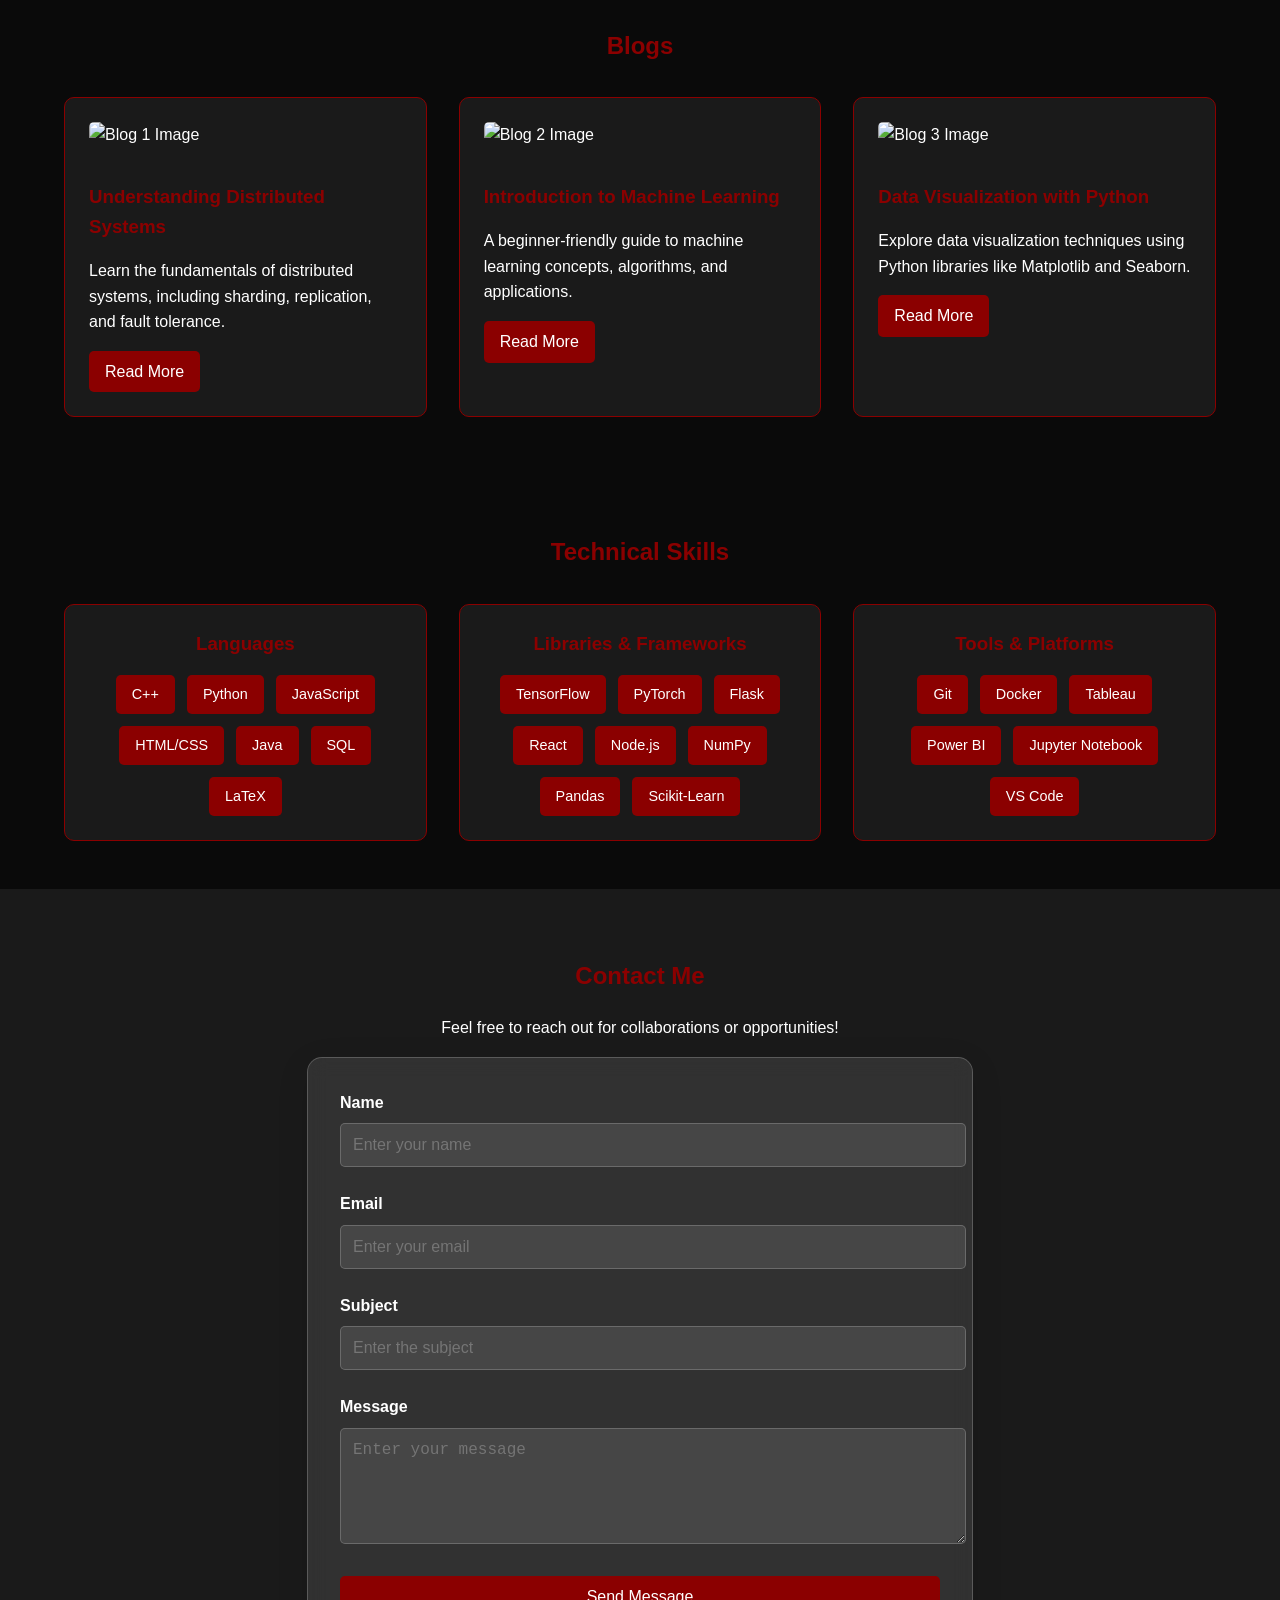
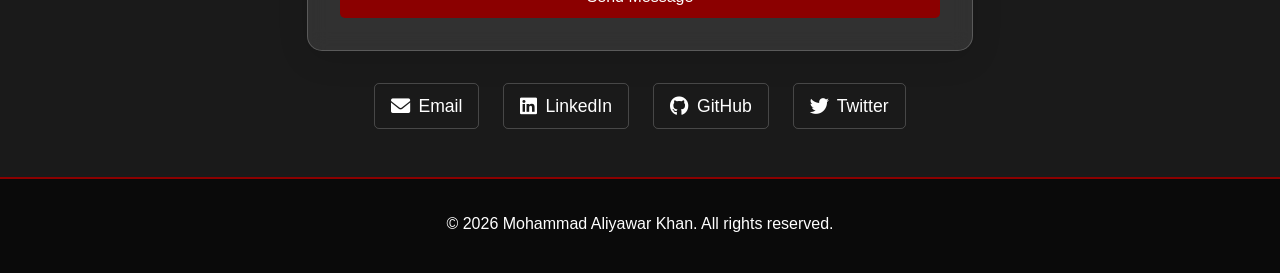
==== commit 013f3bd5: "Updated index.html with corrected image paths" ====
--- a/index.html
+++ b/index.html
@@ -20,24 +20,23 @@
   <link rel="icon" type="image/png" sizes="32x32" href="Assets/favicon-32x32.png">
   <link rel="icon" type="image/png" sizes="96x96" href="Assets/favicon-96x96.png">
   <link rel="icon" type="image/png" sizes="16x16" href="Assets/favicon-16x16.png">
-
   <link rel="manifest" href="/manifest.json">
   <meta name="msapplication-TileColor" content="#ffffff">
   <meta name="msapplication-TileImage" content="/ms-icon-144x144.png">
   <meta name="theme-color" content="#ffffff">
 
   <!-- Open Graph Meta Tags -->
-<meta property="og:title" content="Mohammad Aliyawar Khan - Data Scientist Portfolio">
-<meta property="og:description" content="Portfolio of Mohammad Aliyawar Khan, a Data Scientist and Machine Learning Engineer.">
-<meta property="og:image" content="https://md-aliyawar-khan.github.io/portfolio-website/assets/logo.png">
-<meta property="og:url" content="https://md-aliyawar-khan.github.io/portfolio-website">
-<meta property="og:type" content="website">
-
-<!-- Twitter Card Meta Tags -->
-<meta name="twitter:card" content="summary_large_image">
-<meta name="twitter:title" content="Mohammad Aliyawar Khan - Data Scientist Portfolio">
-<meta name="twitter:description" content="Portfolio of Mohammad Aliyawar Khan, a Data Scientist and Machine Learning Engineer.">
-<meta name="twitter:image" content="https://md-aliyawar-khan.github.io/portfolio-website/assets/logo.png">
+  <meta property="og:title" content="Mohammad Aliyawar Khan - Data Scientist Portfolio">
+  <meta property="og:description" content="Portfolio of Mohammad Aliyawar Khan, a Data Scientist and Machine Learning Engineer.">
+  <meta property="og:image" content="https://md-aliyawar-khan.github.io/portfolio-website/assets/logo.png">
+  <meta property="og:url" content="https://md-aliyawar-khan.github.io/portfolio-website">
+  <meta property="og:type" content="website">
+
+  <!-- Twitter Card Meta Tags -->
+  <meta name="twitter:card" content="summary_large_image">
+  <meta name="twitter:title" content="Mohammad Aliyawar Khan - Data Scientist Portfolio">
+  <meta name="twitter:description" content="Portfolio of Mohammad Aliyawar Khan, a Data Scientist and Machine Learning Engineer.">
+  <meta name="twitter:image" content="https://md-aliyawar-khan.github.io/portfolio-website/assets/logo.png">
 </head>
 <body>
   <!-- Navigation Bar -->
@@ -71,7 +70,7 @@
     <div class="container">
       <h2>About Me</h2>
       <div class="about-content">
-        <img src="Assets/zeeshan khan.jpg" alt="Profile Photo">
+        <img src="Assets/zeeshan khan.jpg" alt="Profile photo of Mohammad Aliyawar Khan">
 
         <div>
           <p>
@@ -115,7 +114,7 @@
       <div class="project-grid">
         <!-- Elasticsearch Project -->
         <div class="project-card">
-          <img src="Assets/elasticsearch.jpeg" alt="Elasticsearch Project">
+          <img src="Assets/elasticsearch.jpeg" alt="Screenshot of Elasticsearch Project">
 
           <h3>Elasticsearch: Distributed Systems</h3>
           <p>
@@ -127,7 +126,7 @@
         </div>
         <!-- DeepMed Detection Project -->
         <div class="project-card">
-          <img src="Assets/deepmed.jpg" alt="DeepMed Detection Project">
+          <img src="Assets/deepmed.jpg" alt="Screenshot of DeepMed Detection Project">
 
           <h3>DeepMed Detection - Medical Image Analysis</h3>
           <p>
@@ -139,7 +138,7 @@
         </div>
         <!-- Fraud Detection Project -->
         <div class="project-card">
-          <img src="Assets/fraud.jpg" alt="Fraud Detection Project">
+          <img src="Assets/fraud.jpg" alt="Screenshot of Fraud Detection Project">
 
           <h3>Fraud Detection System</h3>
           <p>
@@ -151,7 +150,7 @@
         </div>
         <!-- CODIS Project -->
         <div class="project-card">
-          <img src="Assets/codis.png" alt="CODIS Project">
+          <img src="Assets/codis.png" alt="Screenshot of CODIS Project">
 
           <h3>CODIS: Coding Society Website</h3>
           <p>
@@ -166,34 +165,37 @@
   </section>
 
   <!-- Blogs Section -->
-<section id="blogs">
-  <div class="container">
-    <h2>Blogs</h2>
-    <div class="blog-grid">
-      <!-- Blog 1 -->
-      <div class="blog-card">
-        <img src="assets/blog1.jpg" alt="Blog 1 Image">
-        <h3>Understanding Distributed Systems</h3>
-        <p>Learn the fundamentals of distributed systems, including sharding, replication, and fault tolerance.</p>
-        <a href="#" class="btn">Read More</a>
-      </div>
-      <!-- Blog 2 -->
-      <div class="blog-card">
-        <img src="assets/blog2.jpg" alt="Blog 2 Image">
-        <h3>Introduction to Machine Learning</h3>
-        <p>A beginner-friendly guide to machine learning concepts, algorithms, and applications.</p>
-        <a href="#" class="btn">Read More</a>
-      </div>
-      <!-- Blog 3 -->
-      <div class="blog-card">
-        <img src="assets/blog3.jpg" alt="Blog 3 Image">
-        <h3>Data Visualization with Python</h3>
-        <p>Explore data visualization techniques using Python libraries like Matplotlib and Seaborn.</p>
-        <a href="#" class="btn">Read More</a>
-      </div>
-    </div>
-  </div>
-</section>
+  <section id="blogs">
+    <div class="container">
+      <h2>Blogs</h2>
+      <div class="blog-grid">
+        <!-- Blog 1 -->
+        <div class="blog-card">
+          <img src="Assets/blog1.jpg" alt="Blog 1 Image">
+
+          <h3>Understanding Distributed Systems</h3>
+          <p>Learn the fundamentals of distributed systems, including sharding, replication, and fault tolerance.</p>
+          <a href="#" class="btn">Read More</a>
+        </div>
+        <!-- Blog 2 -->
+        <div class="blog-card">
+          <img src="Assets/blog2.jpg" alt="Blog 2 Image">
+
+          <h3>Introduction to Machine Learning</h3>
+          <p>A beginner-friendly guide to machine learning concepts, algorithms, and applications.</p>
+          <a href="#" class="btn">Read More</a>
+        </div>
+        <!-- Blog 3 -->
+        <div class="blog-card">
+          <img src="Assets/blog3.jpg" alt="Blog 3 Image">
+
+          <h3>Data Visualization with Python</h3>
+          <p>Explore data visualization techniques using Python libraries like Matplotlib and Seaborn.</p>
+          <a href="#" class="btn">Read More</a>
+        </div>
+      </div>
+    </div>
+  </section>
 
   <!-- Skills Section -->
   <section id="skills" data-aos="fade-up">
@@ -249,7 +251,6 @@
       <h2>Contact Me</h2>
       <p>Feel free to reach out for collaborations or opportunities!</p>
       <form id="contact-form" class="contact-form" style="display: block;">
-
         <!-- Name Field -->
         <div class="form-group">
           <label for="name">Name</label>
@@ -283,11 +284,9 @@
           <i class="fab fa-linkedin"></i> LinkedIn
         </a>
         <a href="https://github.com/md-aliyawar-khan" target="_blank">
-
           <i class="fab fa-github"></i> GitHub
         </a>
         <a href="https://twitter.com/md_aliyawar_khan" target="_blank">
-
           <i class="fab fa-twitter"></i> Twitter
         </a>
       </div>
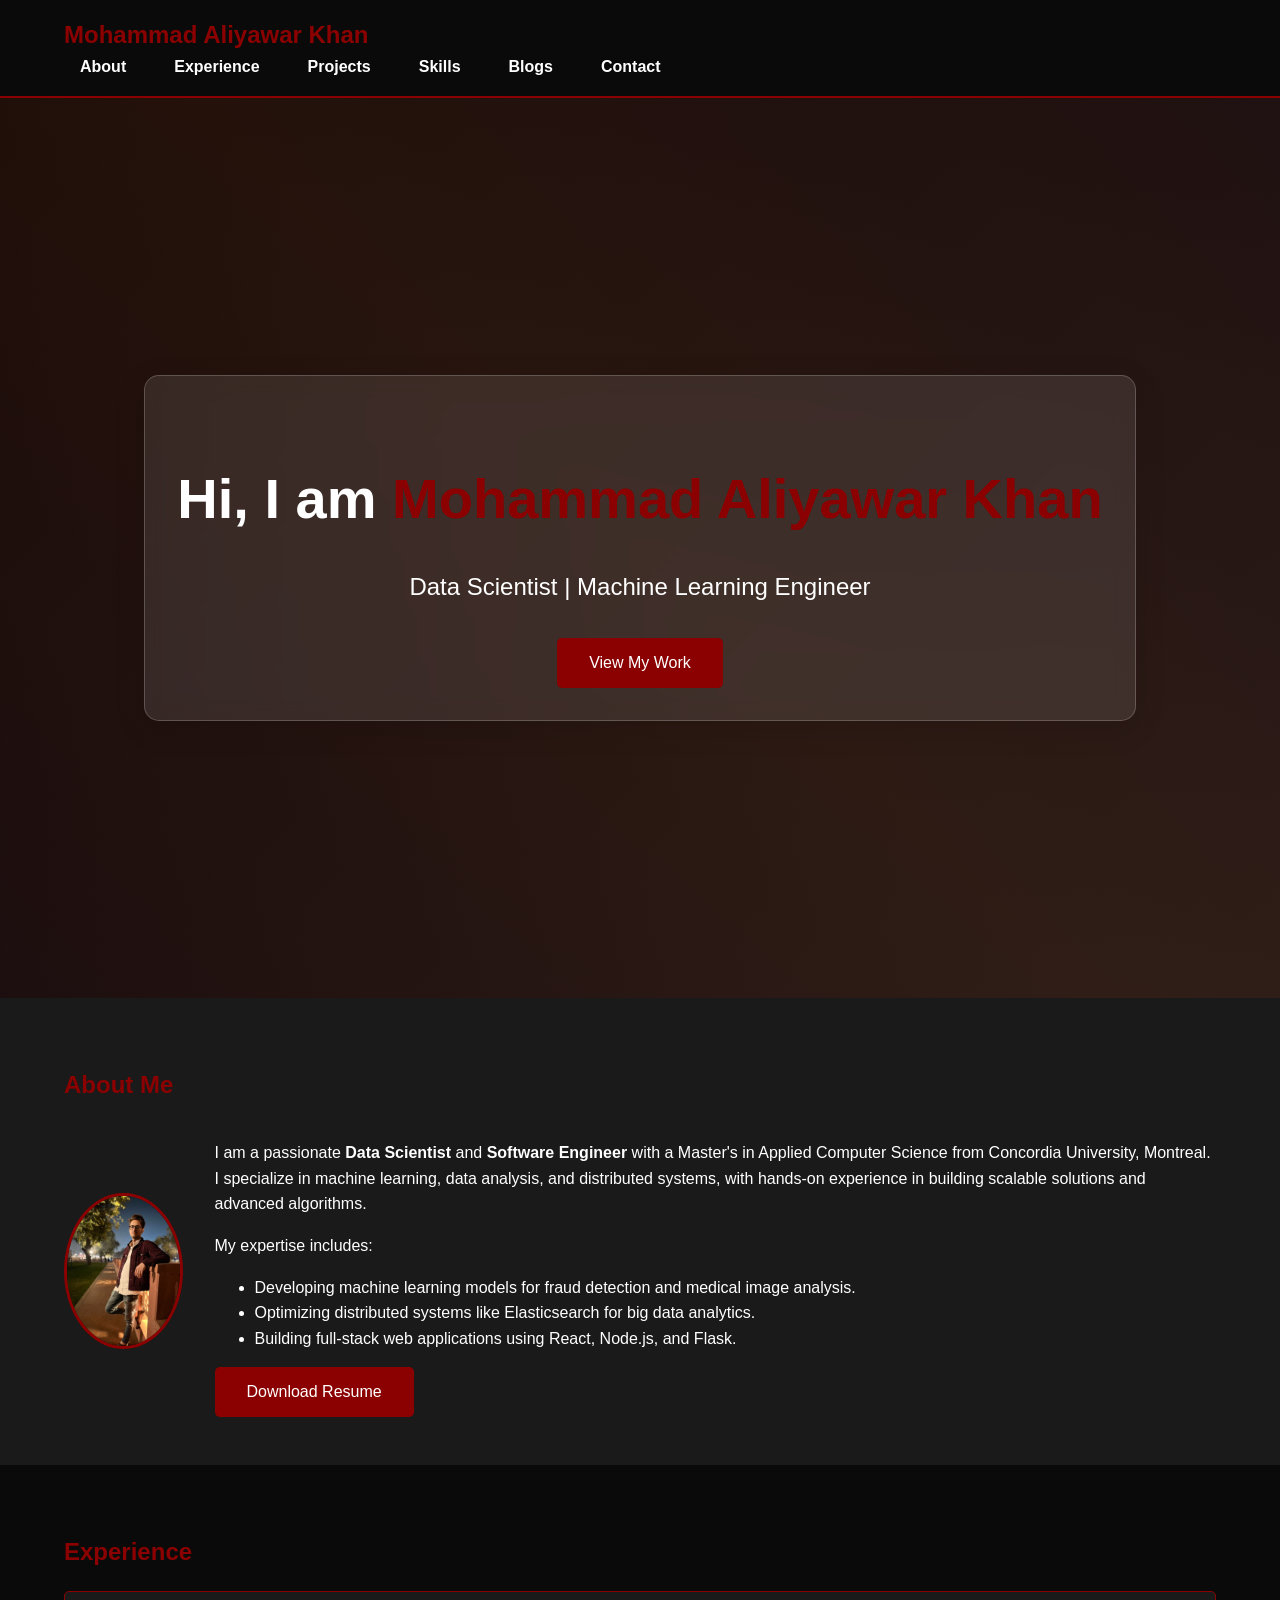
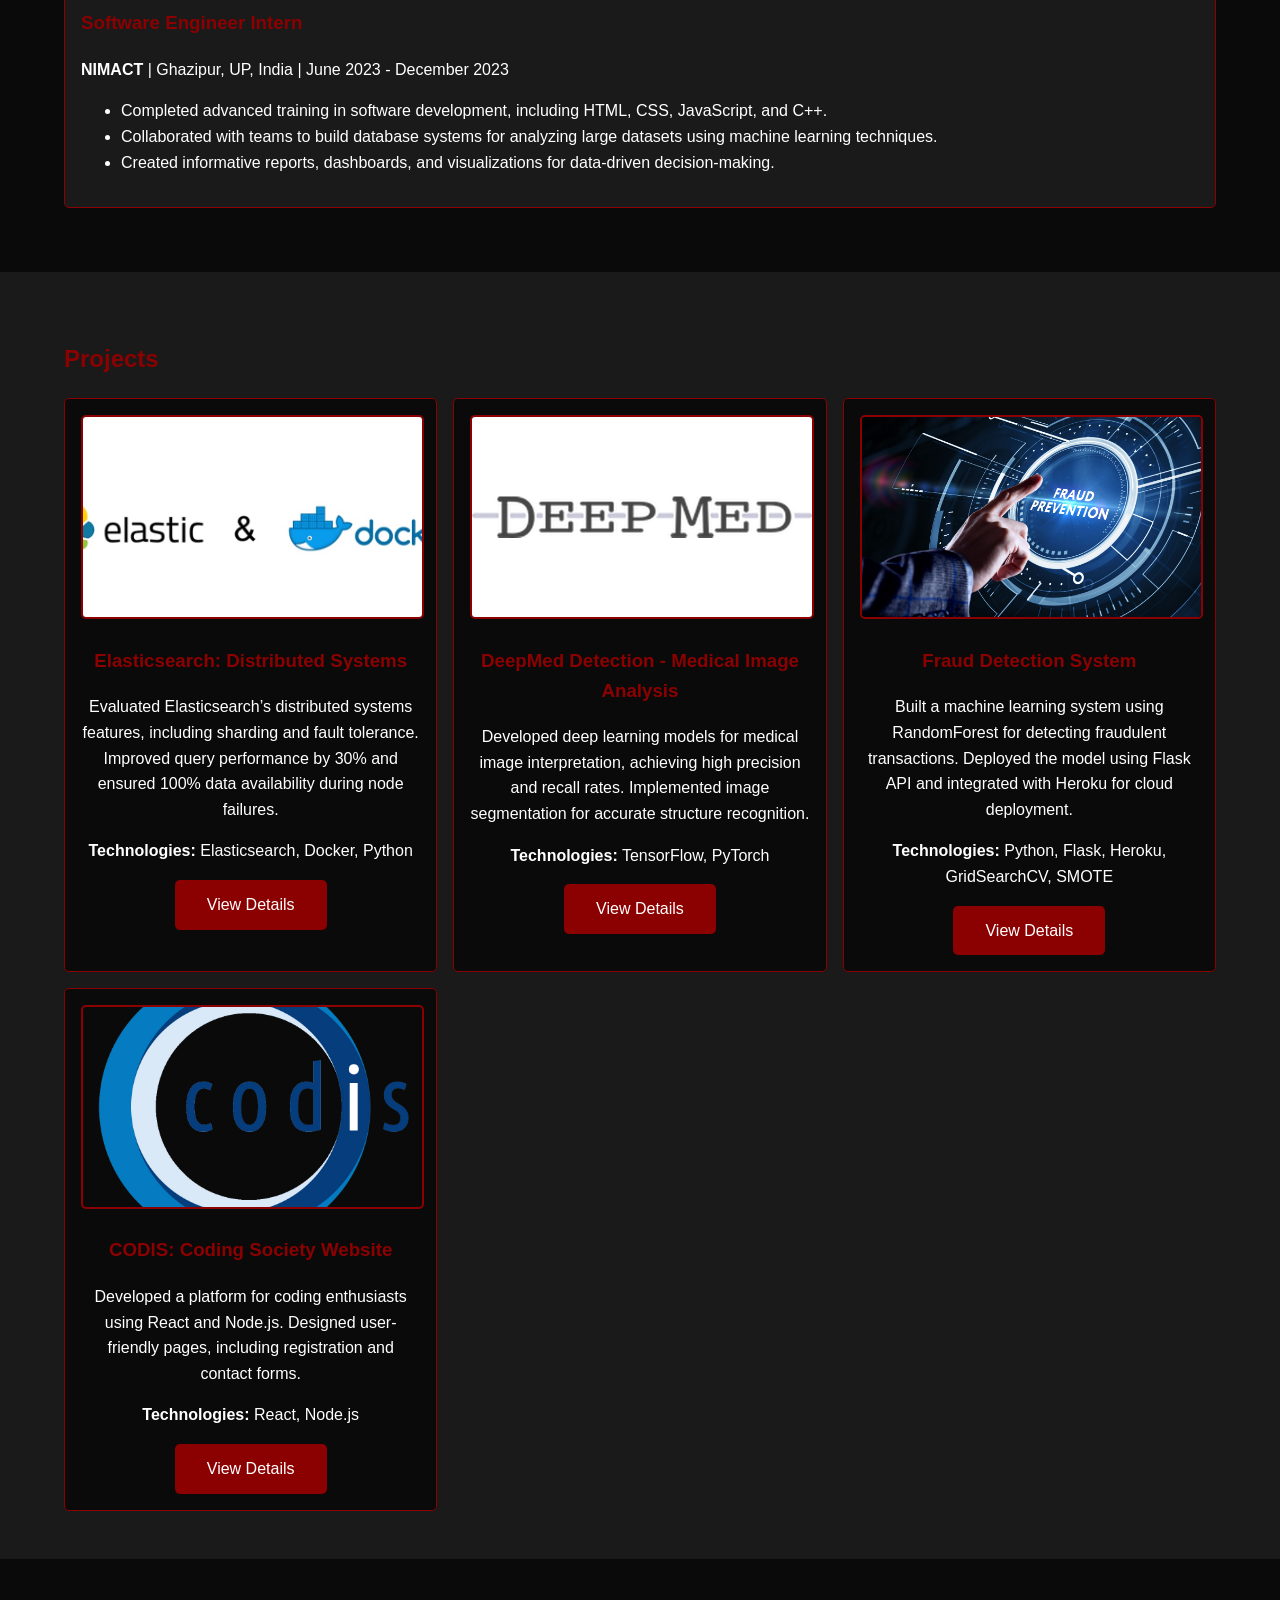
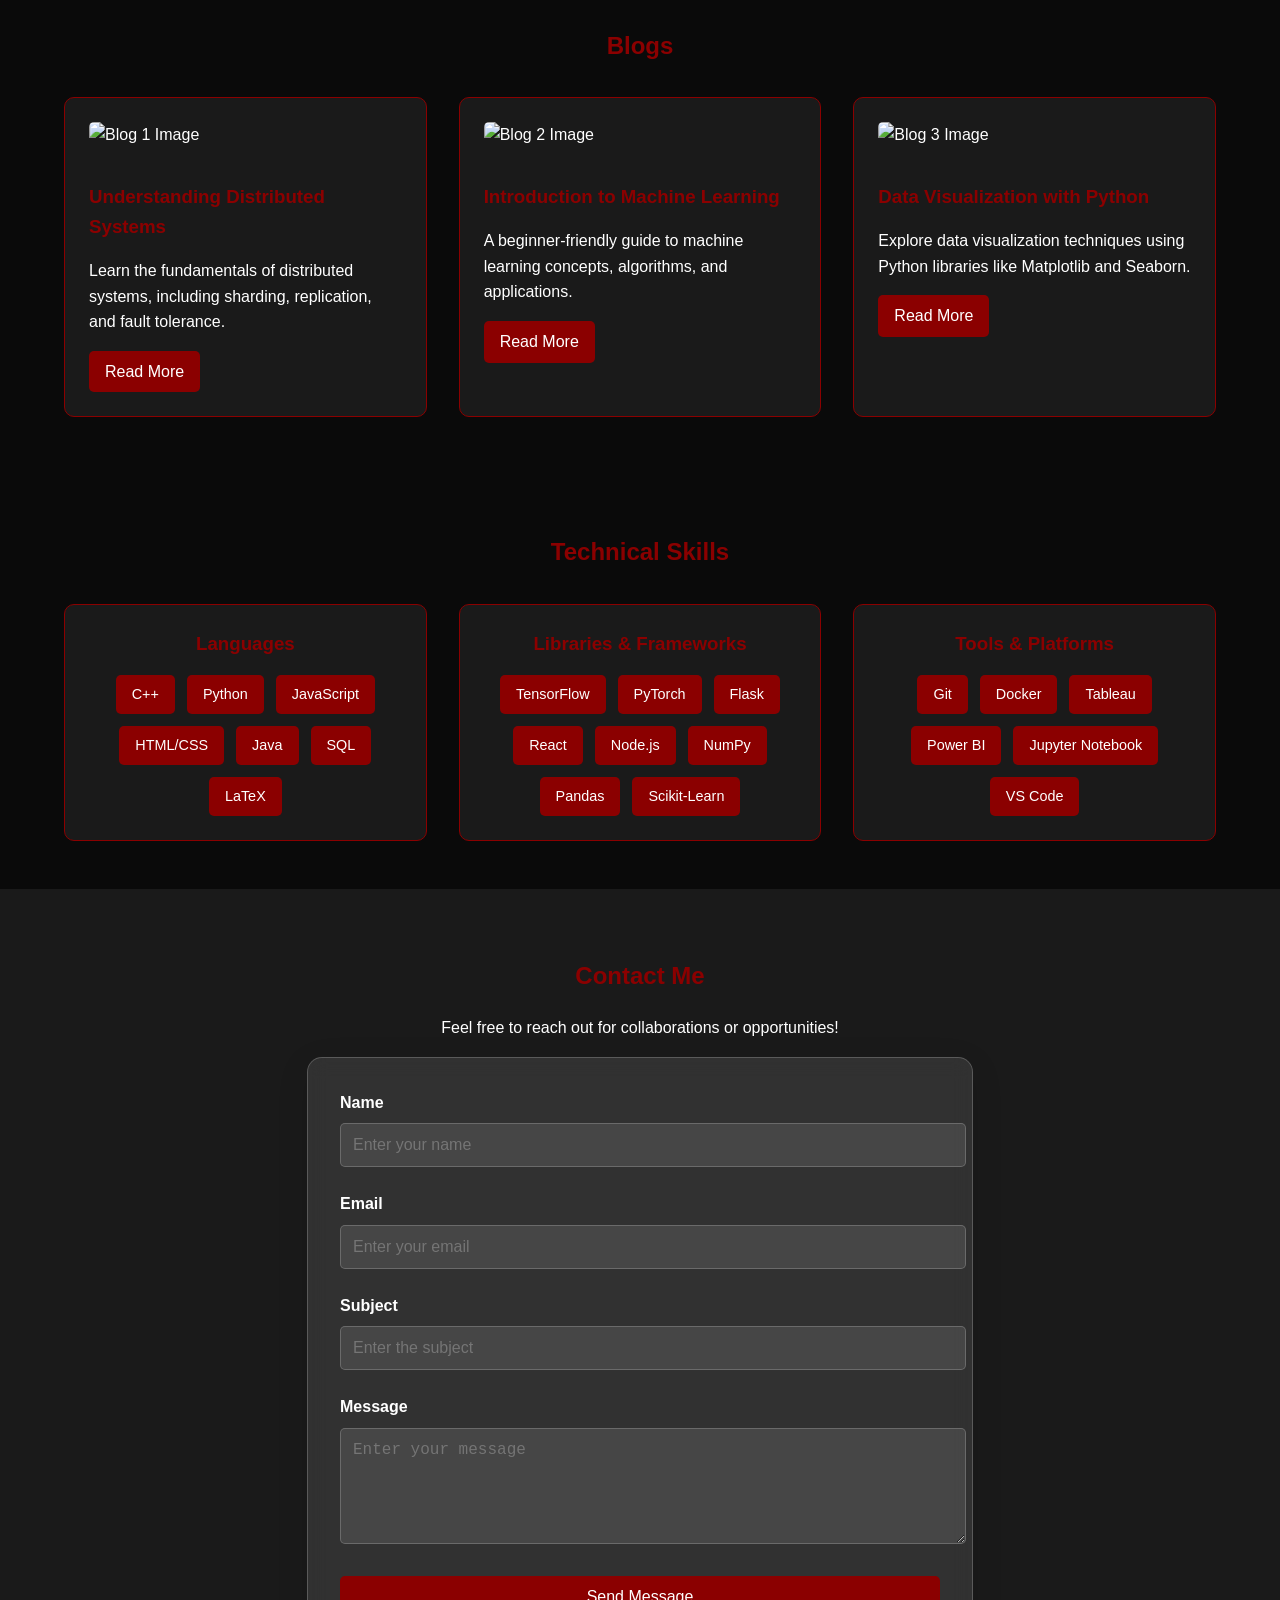
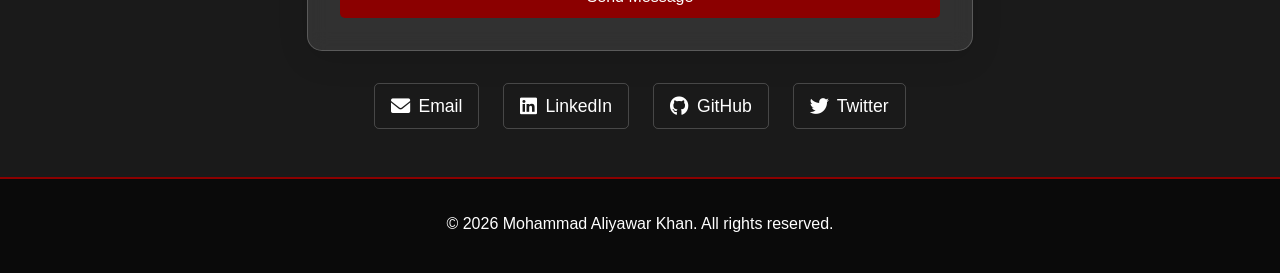
==== commit b834dc09: "Update portfolio website content" ====
--- a/index.html
+++ b/index.html
@@ -85,7 +85,7 @@
               <li>Building full-stack web applications using React, Node.js, and Flask.</li>
             </ul>
           </p>
-          <a href="assets/Khan_Mohammad_Aliyawar.pdf" download class="btn">Download Resume</a>
+          <a href="assets/khan_resume_Rp.pdf" download class="btn">Download Resume</a>
         </div>
       </div>
     </div>
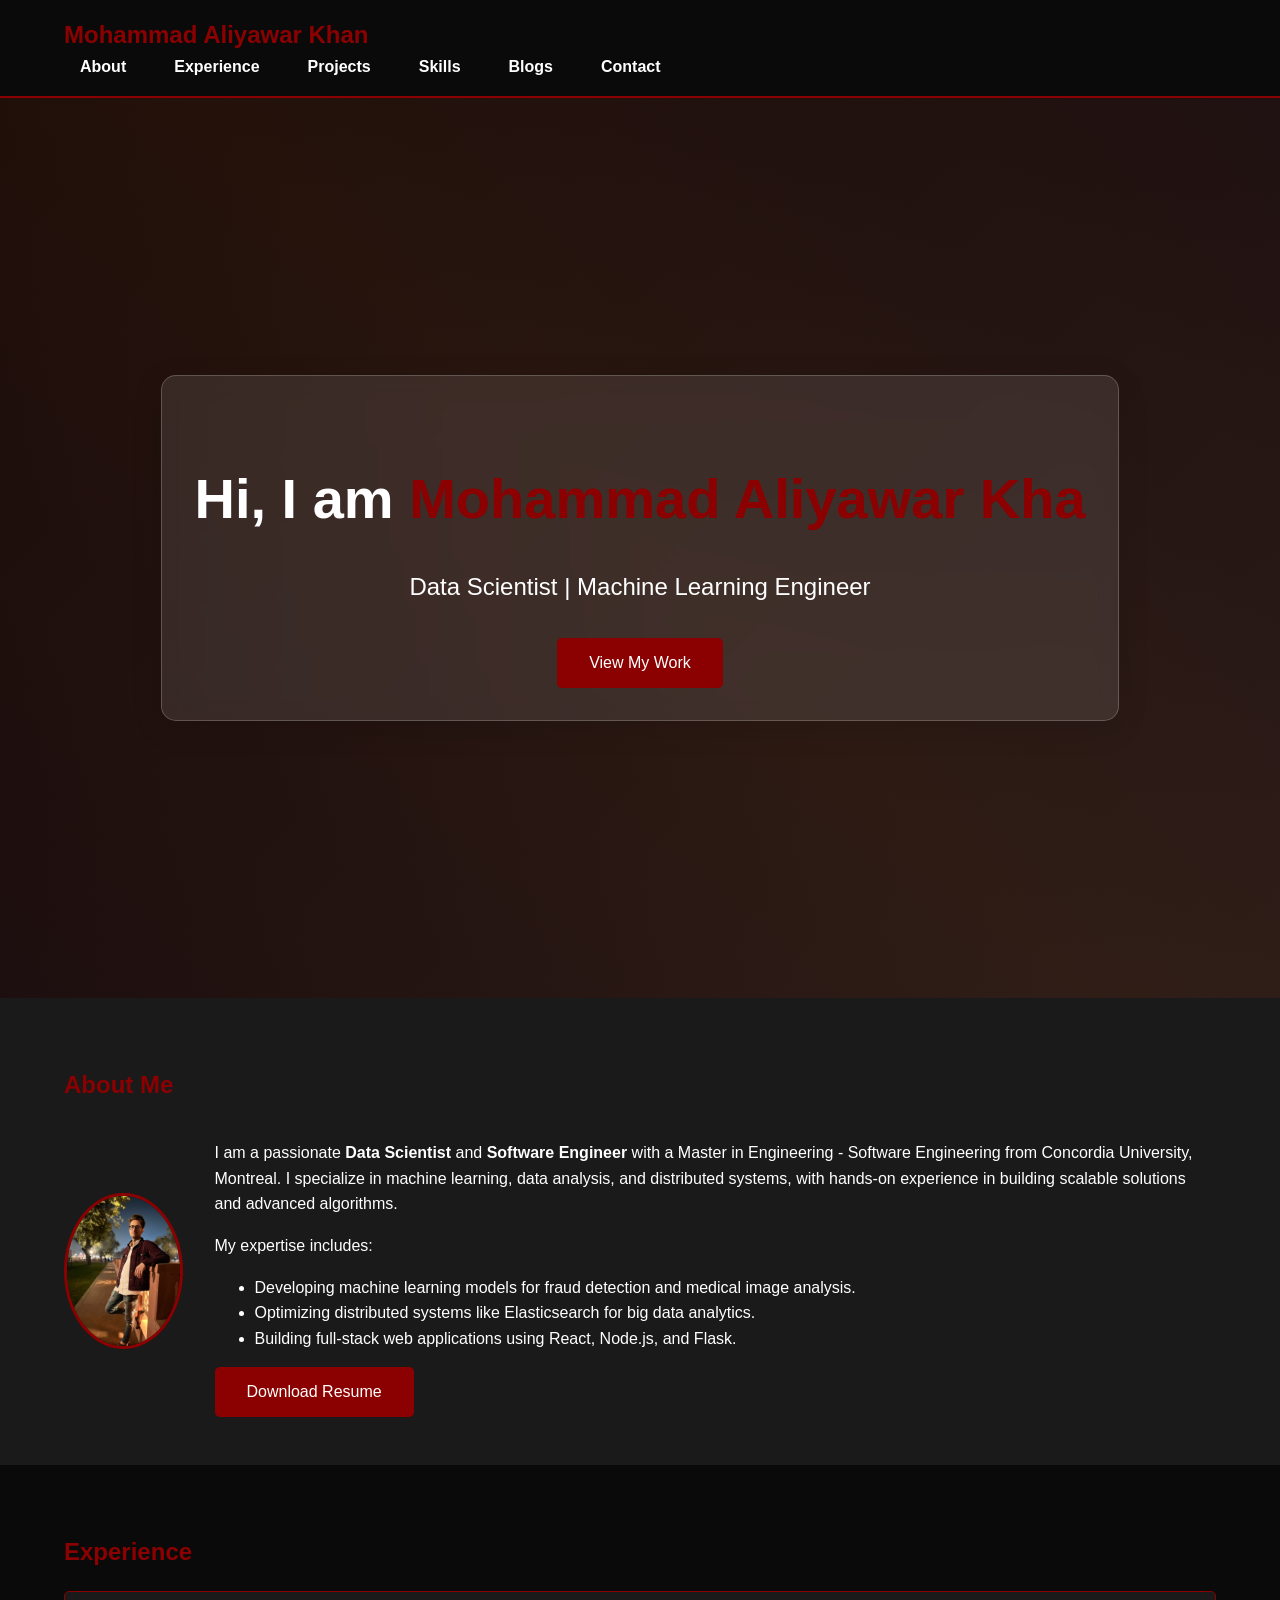
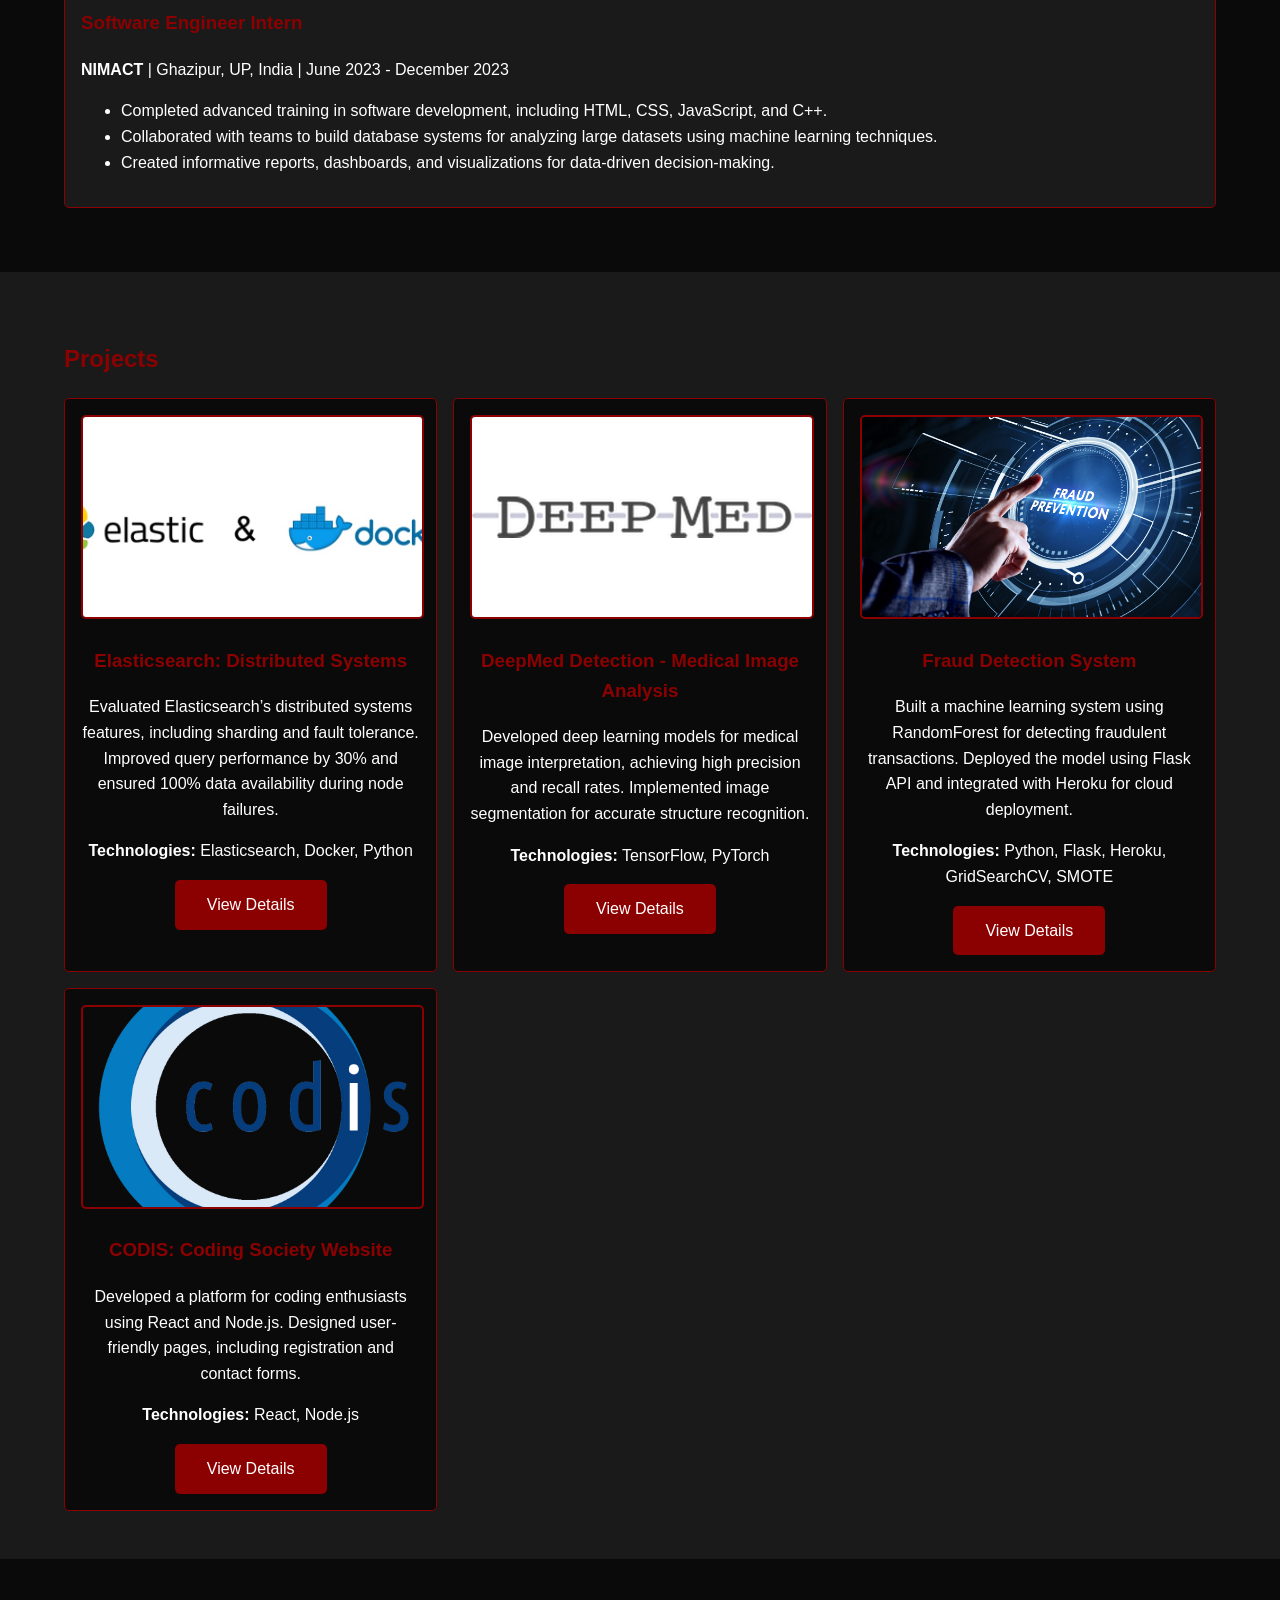
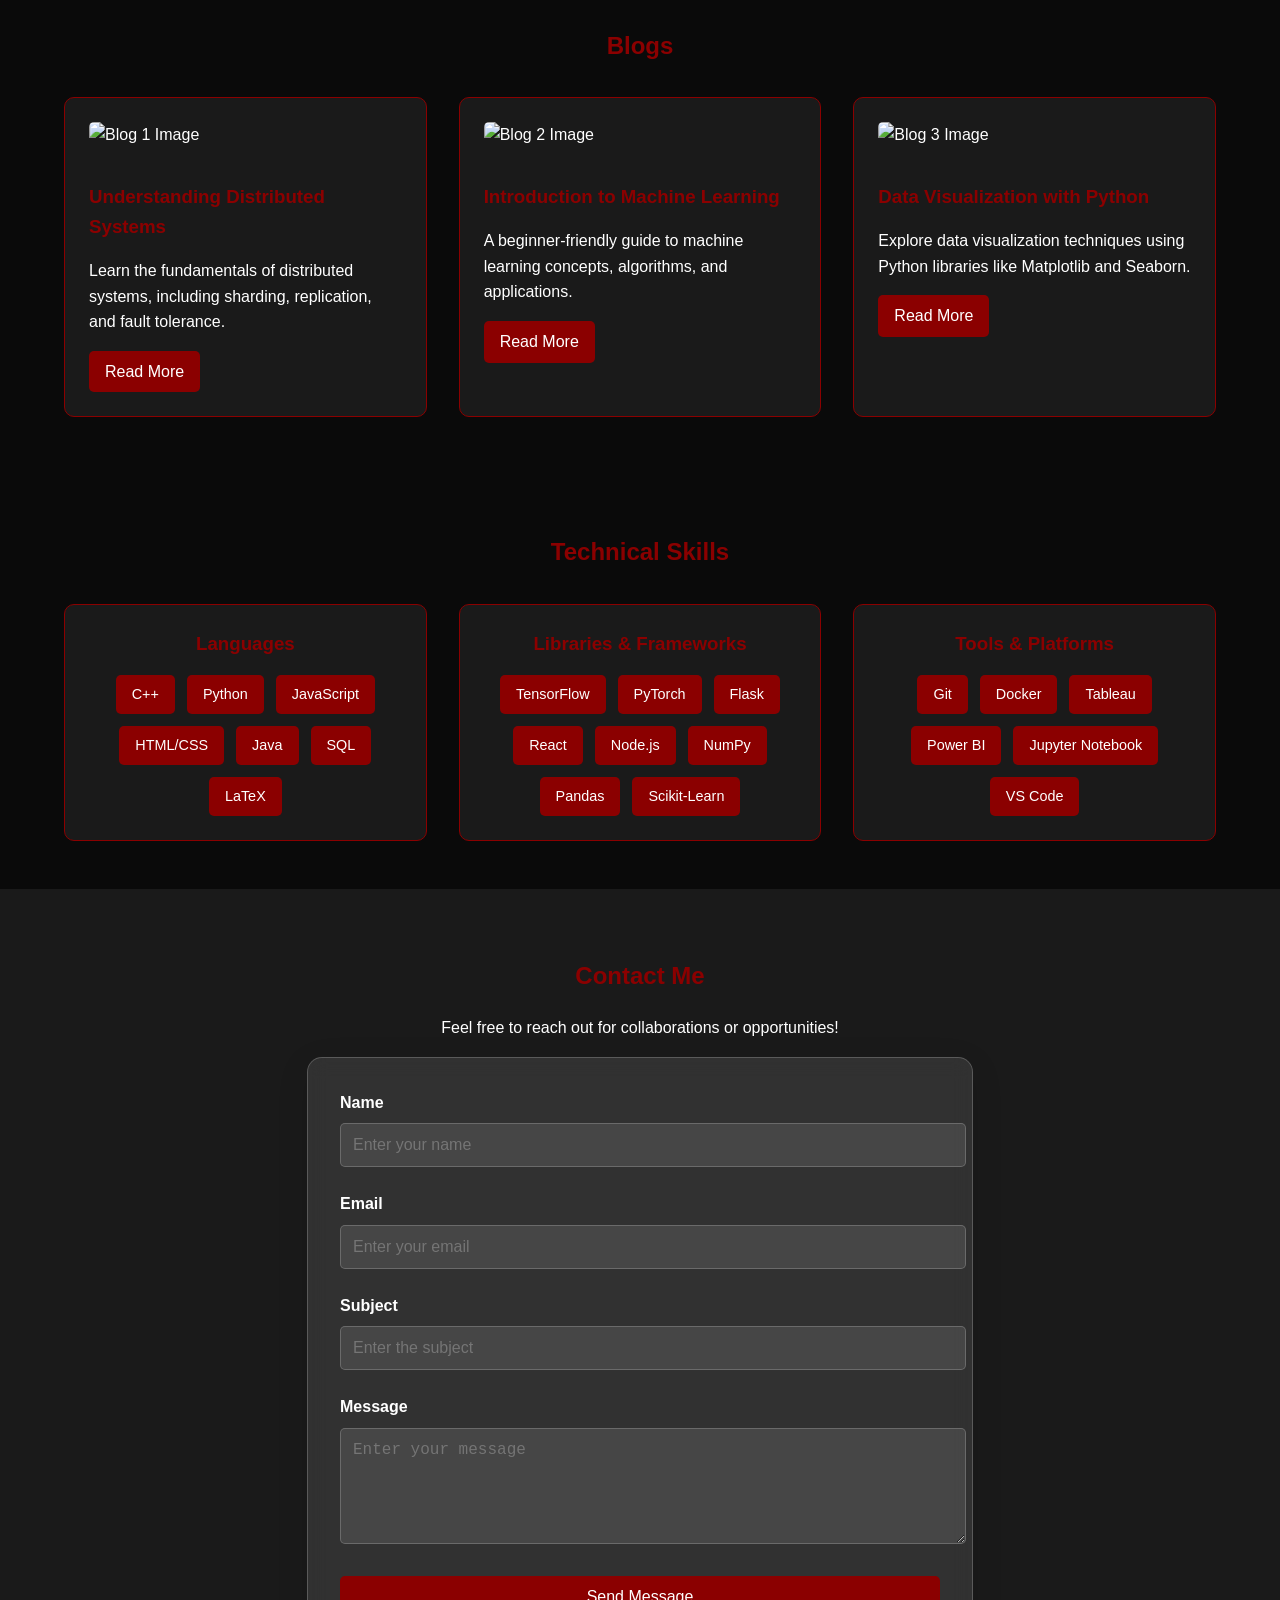
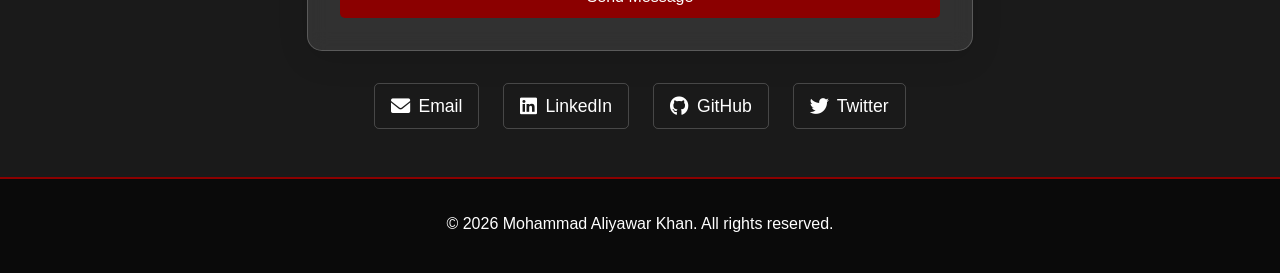
==== commit b340e951: "Update portfolio website content" ====
--- a/index.html
+++ b/index.html
@@ -74,7 +74,7 @@
 
         <div>
           <p>
-            I am a passionate <strong>Data Scientist</strong> and <strong>Software Engineer</strong> with a Master's in Applied Computer Science from Concordia University, Montreal. 
+            I am a passionate <strong>Data Scientist</strong> and <strong>Software Engineer</strong> with a Master in Engineering - Software Engineering from Concordia University, Montreal. 
             I specialize in machine learning, data analysis, and distributed systems, with hands-on experience in building scalable solutions and advanced algorithms.
           </p>
           <p>
@@ -277,7 +277,7 @@
 
       <!-- Social Links -->
       <div class="social-links">
-        <a href="mailto:mohammadaliyawar.khan@mail.concordia.ca" target="_blank">
+        <a href="mailto:md.aliyawar.khan@gmail.com" target="_blank">
           <i class="fas fa-envelope"></i> Email
         </a>
         <a href="https://linkedin.com/in/md-aliyawar-khan" target="_blank">
@@ -286,7 +286,7 @@
         <a href="https://github.com/md-aliyawar-khan" target="_blank">
           <i class="fab fa-github"></i> GitHub
         </a>
-        <a href="https://twitter.com/md_aliyawar_khan" target="_blank">
+        <a href="https://twitter.com/md_aliyawar_khn" target="_blank">
           <i class="fab fa-twitter"></i> Twitter
         </a>
       </div>
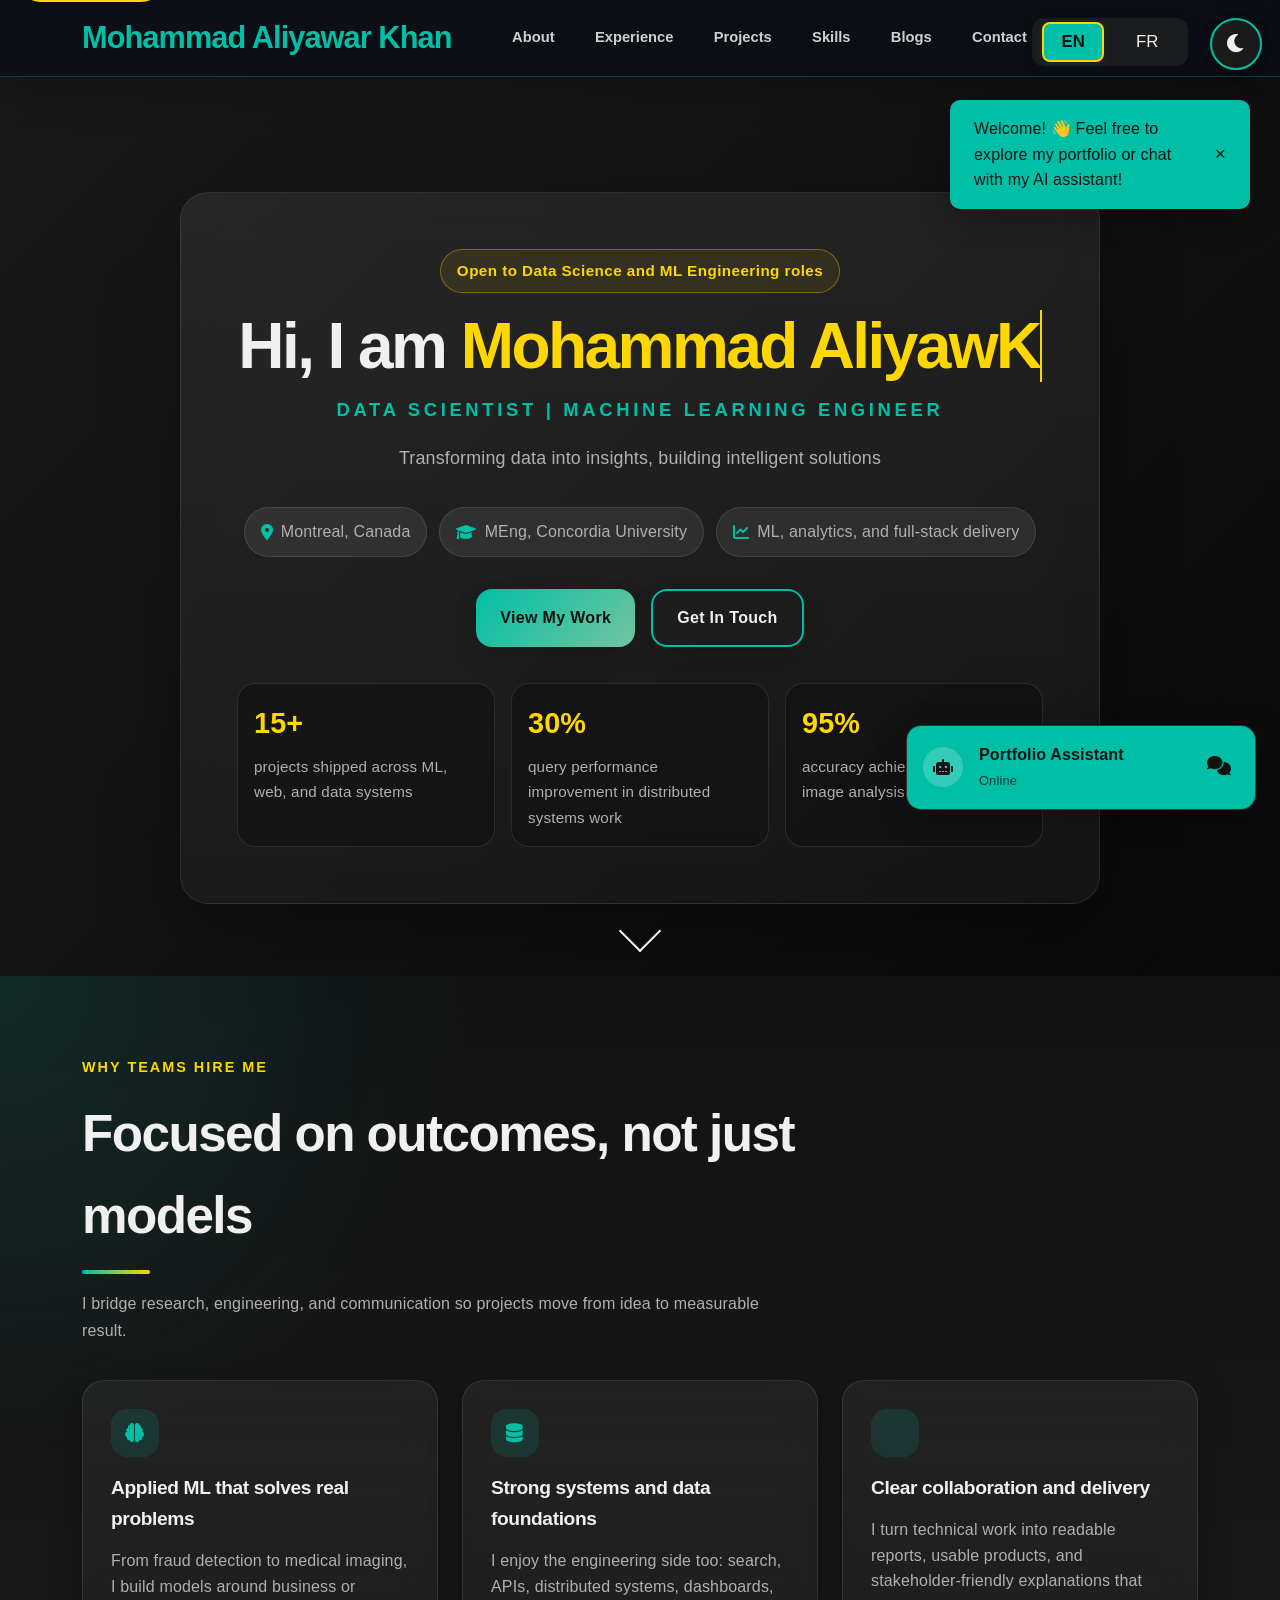
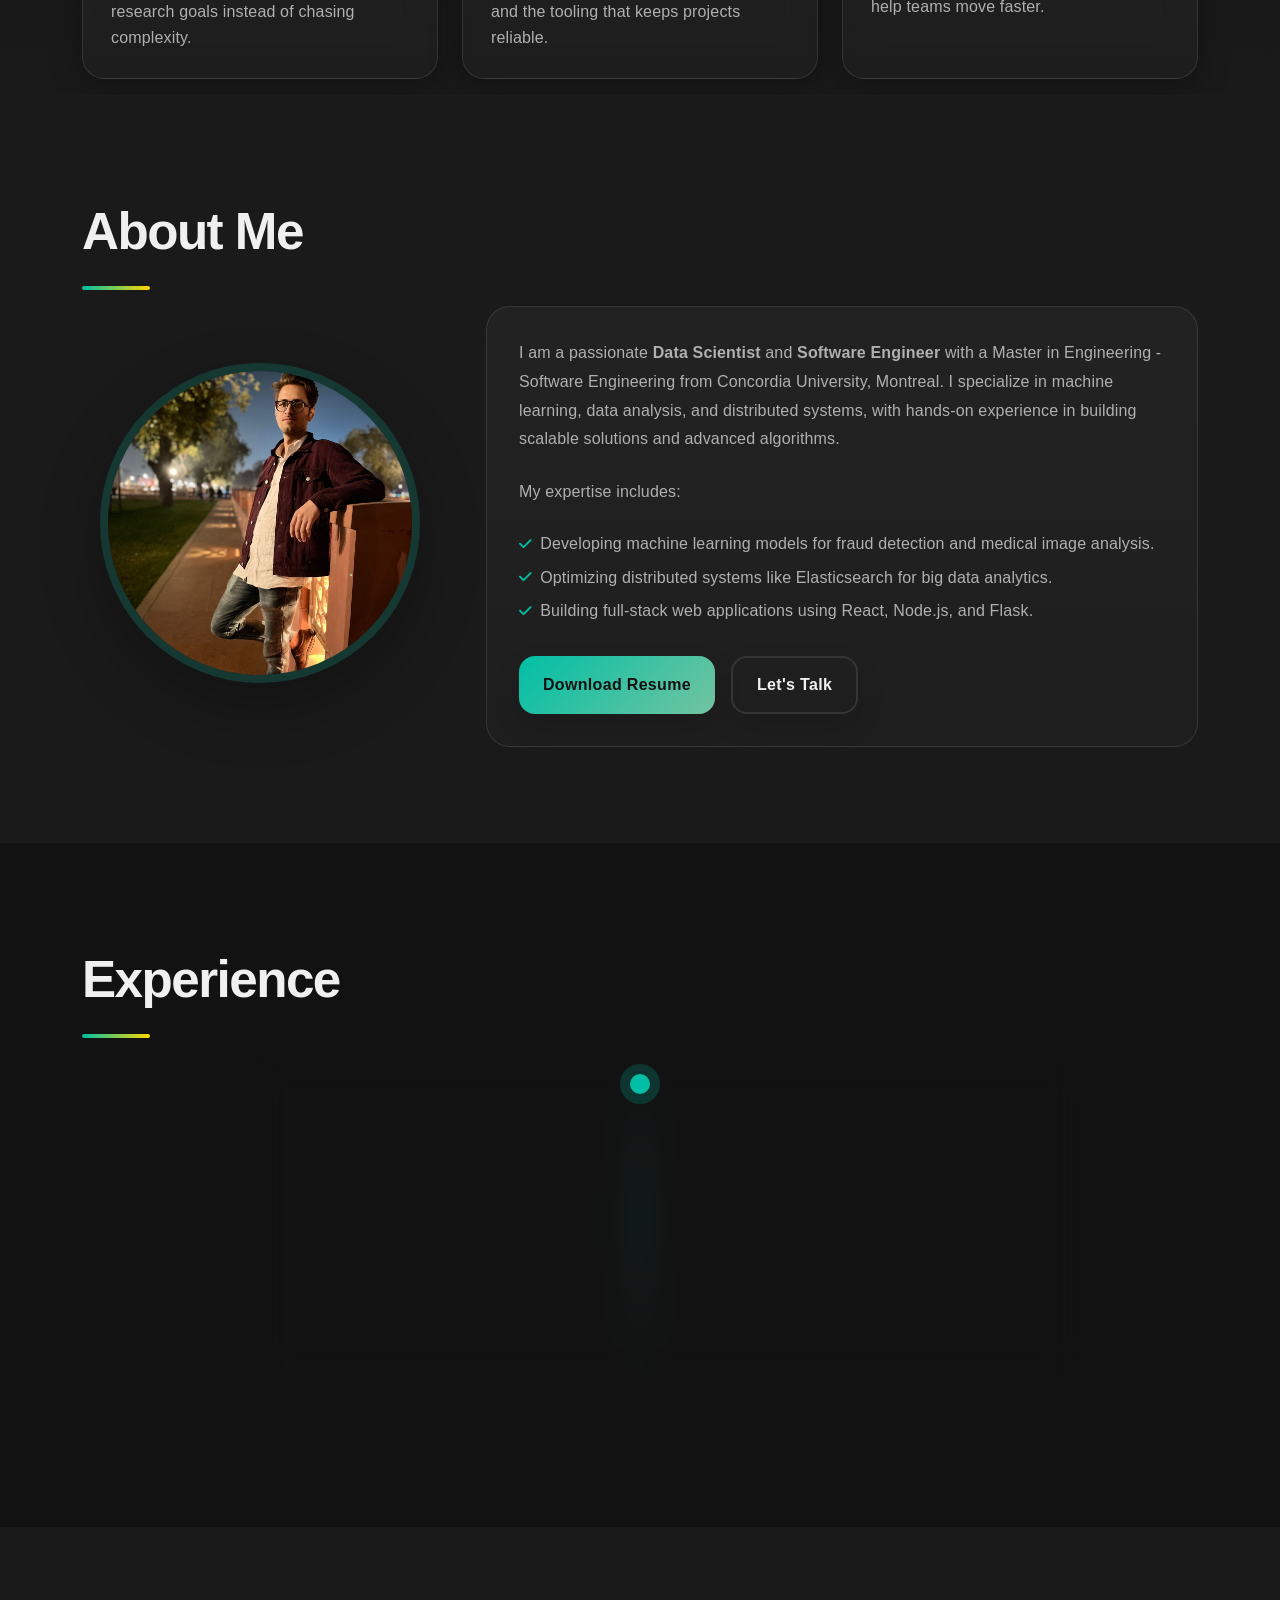
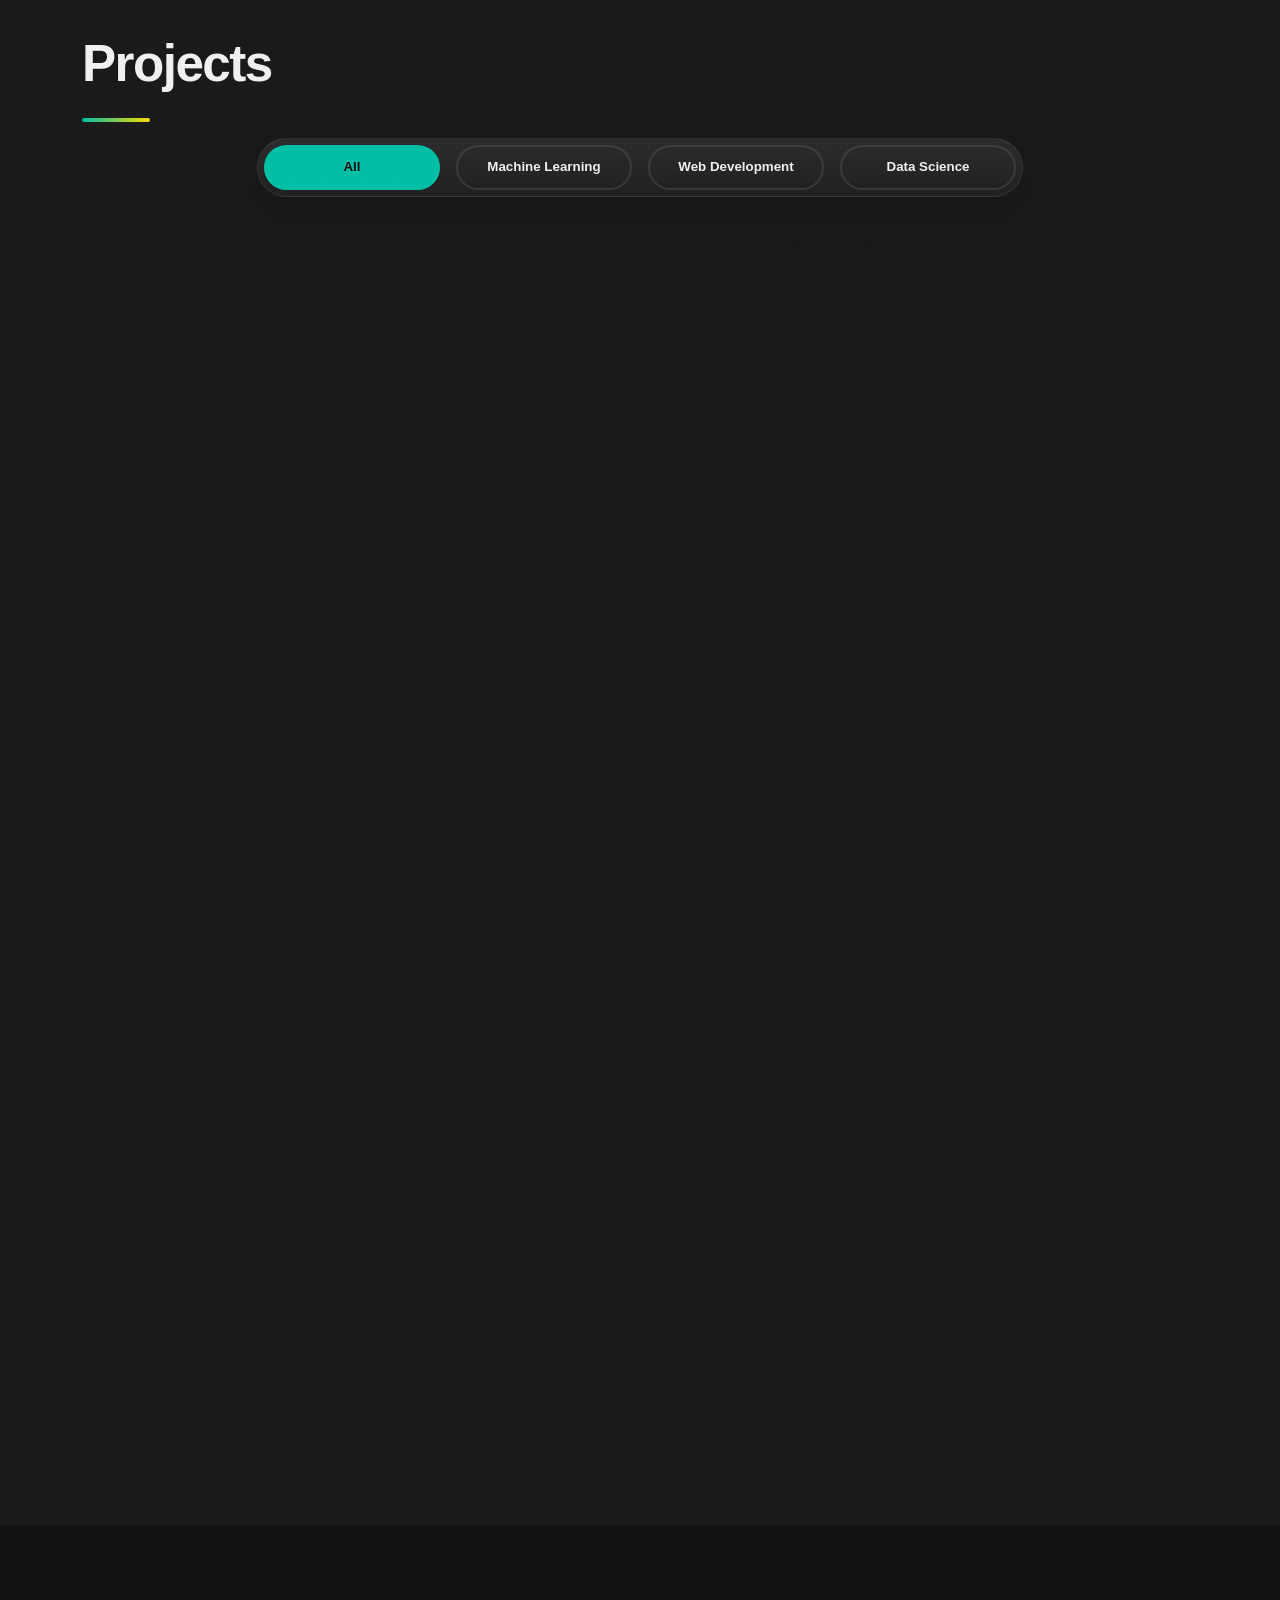
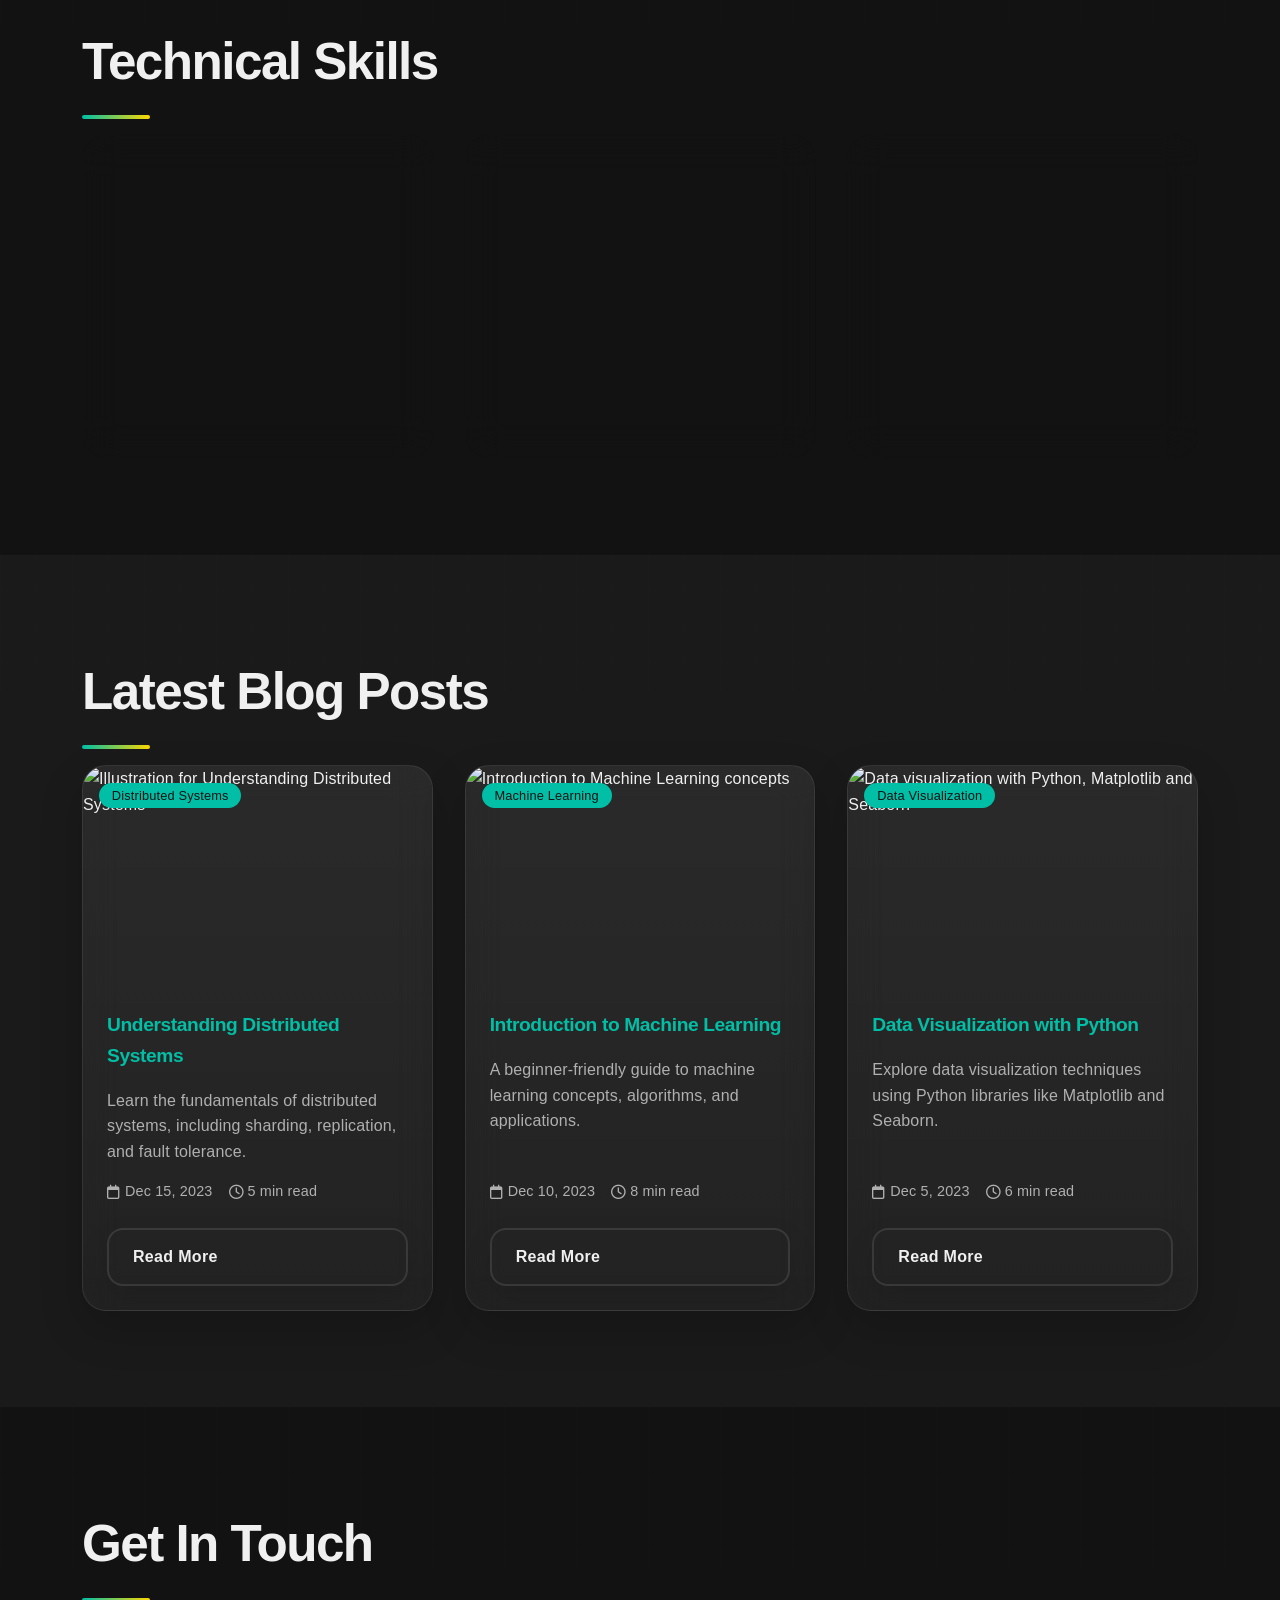
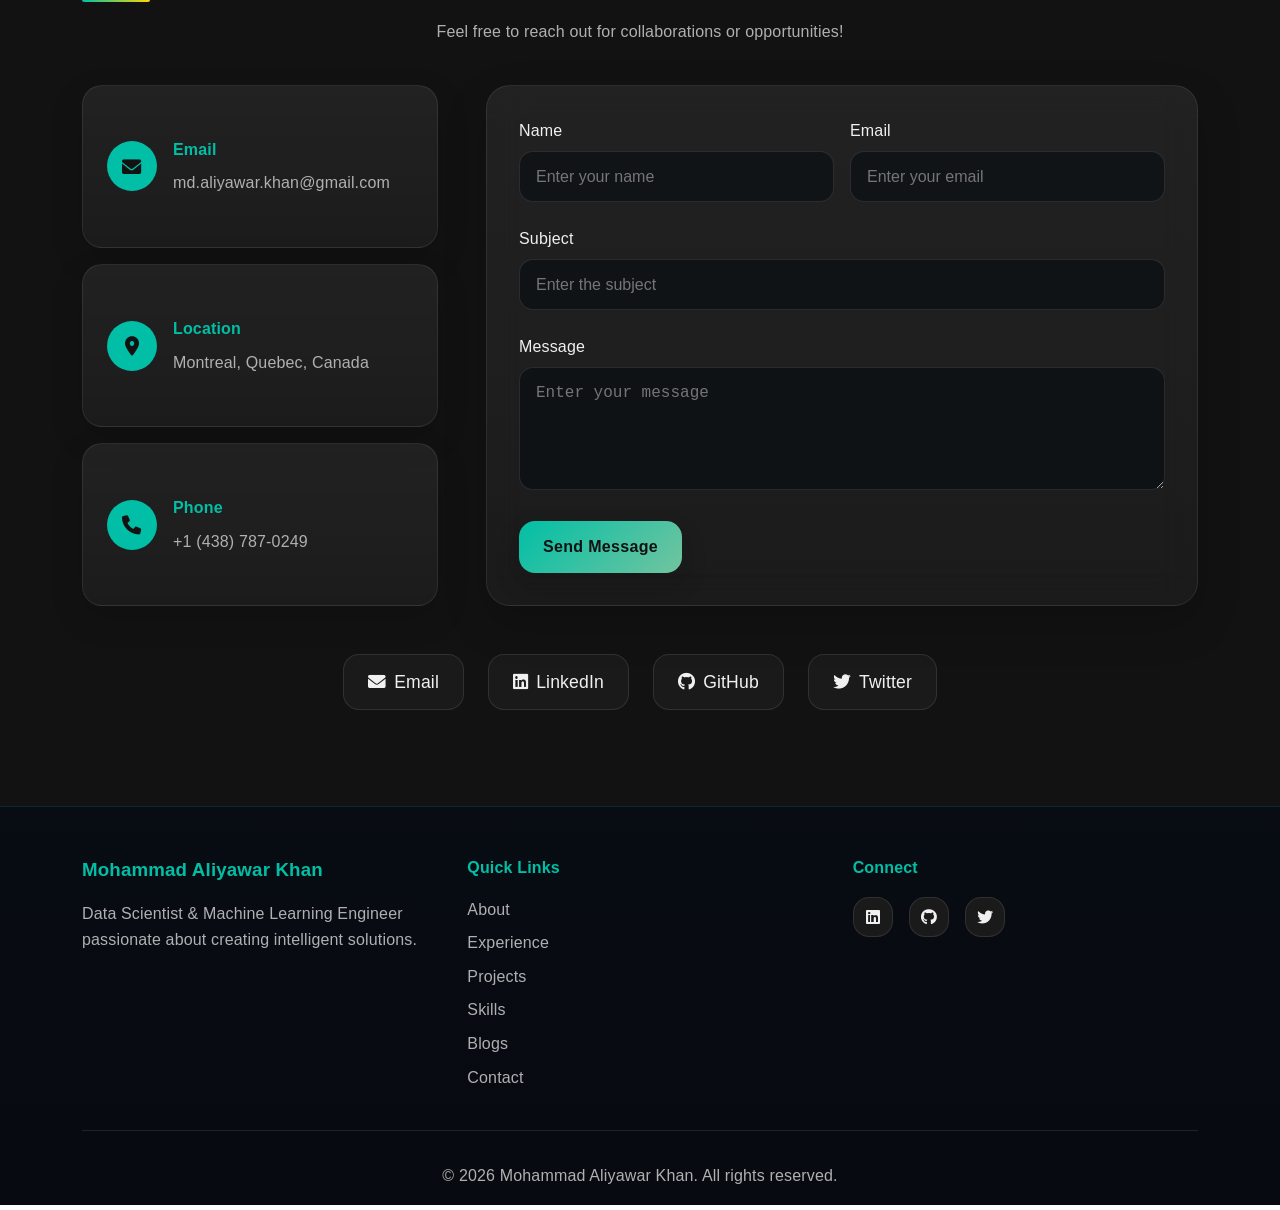
==== commit 9a79c96d: "Finalize portfolio website" ====
--- a/index.html
+++ b/index.html
@@ -1,12 +1,36 @@
 <!DOCTYPE html>
 <html lang="en">
 <head>
-  <meta charset="UTF-8">
-  <meta name="viewport" content="width=device-width, initial-scale=1.0">
-  <title>Mohammad Aliyawar Khan - Data Scientist Portfolio</title>
+  <meta charset="UTF-8" />
+  <meta name="viewport" content="width=device-width, initial-scale=1.0" />
+  <title>Mohammad Aliyawar Khan - Portfolio</title>
+
+  <!-- SEO meta -->
+  <meta name="description" content="Portfolio of Mohammad Aliyawar Khan — Data Scientist & ML Engineer in Montreal. Projects: DeepMed, Fraud Detection, Elasticsearch, CODIS.">
+  <link rel="canonical" href="https://md-aliyawar-khan.github.io/portfolio-website/">
+
+  <!-- Preconnect / DNS hints -->
+  <link rel="preconnect" href="https://cdnjs.cloudflare.com" crossorigin>
+  <link rel="preconnect" href="https://unpkg.com" crossorigin>
+  <link rel="dns-prefetch" href="//cdnjs.cloudflare.com">
+  <link rel="dns-prefetch" href="//unpkg.com">
   <link rel="stylesheet" href="style.css">
   <link rel="stylesheet" href="https://cdnjs.cloudflare.com/ajax/libs/font-awesome/6.0.0/css/all.min.css">
   <link href="https://unpkg.com/aos@2.3.1/dist/aos.css" rel="stylesheet">
+  
+  <!-- Advanced Libraries -->
+  <script src="https://cdnjs.cloudflare.com/ajax/libs/gsap/3.12.2/gsap.min.js"></script>
+  <script src="https://cdnjs.cloudflare.com/ajax/libs/gsap/3.12.2/ScrollTrigger.min.js"></script>
+  <script src="https://cdnjs.cloudflare.com/ajax/libs/three.js/r128/three.min.js"></script>
+  <script src="https://cdn.jsdelivr.net/npm/particles.js@2.0.0/particles.min.js"></script>
+  
+  <!-- Dynamic Portfolio Services -->
+  <script src="config.js"></script>
+  <script src="services/api-service.js"></script>
+  <script src="services/ai-chatbot.js"></script>
+  <script src="services/dynamic-content.js"></script>
+  
+  <!-- Favicon and Meta Tags -->
   <link rel="apple-touch-icon" sizes="57x57" href="Assets/apple-icon-57x57.png">
   <link rel="apple-touch-icon" sizes="60x60" href="Assets/apple-icon-60x60.png">
   <link rel="apple-touch-icon" sizes="72x72" href="Assets/apple-icon-72x72.png">
@@ -20,15 +44,15 @@
   <link rel="icon" type="image/png" sizes="32x32" href="Assets/favicon-32x32.png">
   <link rel="icon" type="image/png" sizes="96x96" href="Assets/favicon-96x96.png">
   <link rel="icon" type="image/png" sizes="16x16" href="Assets/favicon-16x16.png">
-  <link rel="manifest" href="/manifest.json">
+  <link rel="manifest" href="Assets/manifest.json">
   <meta name="msapplication-TileColor" content="#ffffff">
-  <meta name="msapplication-TileImage" content="/ms-icon-144x144.png">
+  <meta name="msapplication-TileImage" content="Assets/ms-icon-144x144.png">
   <meta name="theme-color" content="#ffffff">
 
   <!-- Open Graph Meta Tags -->
   <meta property="og:title" content="Mohammad Aliyawar Khan - Data Scientist Portfolio">
   <meta property="og:description" content="Portfolio of Mohammad Aliyawar Khan, a Data Scientist and Machine Learning Engineer.">
-  <meta property="og:image" content="https://md-aliyawar-khan.github.io/portfolio-website/assets/logo.png">
+  <meta property="og:image" content="https://md-aliyawar-khan.github.io/portfolio-website/Assets/logo.png">
   <meta property="og:url" content="https://md-aliyawar-khan.github.io/portfolio-website">
   <meta property="og:type" content="website">
 
@@ -36,31 +60,113 @@
   <meta name="twitter:card" content="summary_large_image">
   <meta name="twitter:title" content="Mohammad Aliyawar Khan - Data Scientist Portfolio">
   <meta name="twitter:description" content="Portfolio of Mohammad Aliyawar Khan, a Data Scientist and Machine Learning Engineer.">
-  <meta name="twitter:image" content="https://md-aliyawar-khan.github.io/portfolio-website/assets/logo.png">
+  <meta name="twitter:image" content="https://md-aliyawar-khan.github.io/portfolio-website/Assets/logo.png">
 </head>
 <body>
+  <a class="skip-link" href="#main-content">Skip to content</a>
+
+  <!-- Loading Screen -->
+  <div id="loading-screen">
+    <div class="loader">
+      <div class="loader-circle"></div>
+      <div class="loader-text">Loading...</div>
+    </div>
+  </div>
+
+  <!-- Theme Toggle -->
+  <div class="theme-toggle">
+    <button id="theme-toggle-btn" aria-label="Toggle dark/light theme">
+      <i class="fas fa-moon"></i>
+    </button>
+  </div>
+  <div class="language-toggle">
+    <button id="lang-en" aria-label="Switch to English">EN</button>
+    <button id="lang-fr" aria-label="Passer en francais">FR</button>
+  </div>
+
   <!-- Navigation Bar -->
   <nav>
     <div class="container">
-      <a href="#" class="logo">Mohammad Aliyawar Khan</a>
-      <ul>
-        <li><a href="#about" class="nav-link">About</a></li>
-        <li><a href="#experience" class="nav-link">Experience</a></li>
-        <li><a href="#projects" class="nav-link">Projects</a></li>
-        <li><a href="#skills" class="nav-link">Skills</a></li>
-        <li><a href="#blogs" class="nav-link">Blogs</a></li>
-        <li><a href="#contact" class="nav-link">Contact</a></li>
+      <a href="#hero" class="logo">Mohammad Aliyawar Khan</a>
+      <ul id="site-nav">
+        <li><a href="#about" class="nav-link" data-i18n="nav_about">About</a></li>
+        <li><a href="#experience" class="nav-link" data-i18n="nav_experience">Experience</a></li>
+        <li><a href="#projects" class="nav-link" data-i18n="nav_projects">Projects</a></li>
+        <li><a href="#skills" class="nav-link" data-i18n="nav_skills">Skills</a></li>
+        <li><a href="#blogs" class="nav-link" data-i18n="nav_blogs">Blogs</a></li>
+        <li><a href="#contact" class="nav-link" data-i18n="nav_contact">Contact</a></li>
       </ul>
+      <button class="mobile-menu-btn" type="button" aria-label="Toggle mobile menu" aria-expanded="false" aria-controls="site-nav">
+        <span></span>
+        <span></span>
+        <span></span>
+      </button>
     </div>
   </nav>
 
+  <main id="main-content">
   <!-- Hero Section -->
   <section id="hero">
+    <div id="particles-js"></div>
     <div class="hero-container">
       <div class="hero-content">
-        <h1>Hi, I am <span class="typing"></span></h1>
-        <p>Data Scientist | Machine Learning Engineer</p>
-        <a href="#projects" class="btn">View My Work</a>
+        <div class="hero-badge" data-i18n="hero_badge">Open to Data Science and ML Engineering roles</div>
+        <h1><span data-i18n="hero_greeting">Hi, I am</span> <span class="typing"></span></h1>
+        <p class="hero-subtitle" data-i18n="hero_subtitle">Data Scientist | Machine Learning Engineer</p>
+        <p class="hero-description" data-i18n="hero_description">Transforming data into insights, building intelligent solutions</p>
+        <div class="hero-highlights">
+          <span class="hero-highlight" data-i18n="hero_highlight_1"><i class="fas fa-location-dot"></i> Montreal, Canada</span>
+          <span class="hero-highlight" data-i18n="hero_highlight_2"><i class="fas fa-graduation-cap"></i> MEng, Concordia University</span>
+          <span class="hero-highlight" data-i18n="hero_highlight_3"><i class="fas fa-chart-line"></i> ML, analytics, and full-stack delivery</span>
+        </div>
+        <div class="hero-buttons">
+          <a href="#projects" class="btn btn-primary" data-i18n="hero_view_work">View My Work</a>
+          <a href="#contact" class="btn btn-secondary" data-i18n="hero_get_in_touch">Get In Touch</a>
+        </div>
+        <div class="hero-proof">
+          <div class="proof-card">
+            <strong>15+</strong>
+            <span data-i18n="hero_proof_projects">projects shipped across ML, web, and data systems</span>
+          </div>
+          <div class="proof-card">
+            <strong>30%</strong>
+            <span data-i18n="hero_proof_impact">query performance improvement in distributed systems work</span>
+          </div>
+          <div class="proof-card">
+            <strong>95%</strong>
+            <span data-i18n="hero_proof_accuracy">accuracy achieved in medical image analysis research</span>
+          </div>
+        </div>
+      </div>
+    </div>
+    <div class="scroll-indicator">
+      <div class="scroll-arrow"></div>
+    </div>
+  </section>
+
+  <section id="highlights" data-aos="fade-up">
+    <div class="container">
+      <div class="highlights-intro">
+        <p class="section-kicker" data-i18n="highlights_kicker">Why teams hire me</p>
+        <h2 class="section-title" data-i18n="highlights_title">Focused on outcomes, not just models</h2>
+        <p class="section-subtitle" data-i18n="highlights_subtitle">I bridge research, engineering, and communication so projects move from idea to measurable result.</p>
+      </div>
+      <div class="highlights-grid">
+        <article class="highlight-card">
+          <span class="highlight-icon"><i class="fas fa-brain"></i></span>
+          <h3 data-i18n="highlight_card_1_title">Applied ML that solves real problems</h3>
+          <p data-i18n="highlight_card_1_desc">From fraud detection to medical imaging, I build models around business or research goals instead of chasing complexity.</p>
+        </article>
+        <article class="highlight-card">
+          <span class="highlight-icon"><i class="fas fa-database"></i></span>
+          <h3 data-i18n="highlight_card_2_title">Strong systems and data foundations</h3>
+          <p data-i18n="highlight_card_2_desc">I enjoy the engineering side too: search, APIs, distributed systems, dashboards, and the tooling that keeps projects reliable.</p>
+        </article>
+        <article class="highlight-card">
+          <span class="highlight-icon"><i class="fas fa-people-group"></i></span>
+          <h3 data-i18n="highlight_card_3_title">Clear collaboration and delivery</h3>
+          <p data-i18n="highlight_card_3_desc">I turn technical work into readable reports, usable products, and stakeholder-friendly explanations that help teams move faster.</p>
+        </article>
       </div>
     </div>
   </section>
@@ -68,24 +174,45 @@
   <!-- About Section -->
   <section id="about" data-aos="fade-up">
     <div class="container">
-      <h2>About Me</h2>
+      <h2 class="section-title" data-i18n="about_title">About Me</h2>
       <div class="about-content">
-        <img src="Assets/zeeshan khan.jpg" alt="Profile photo of Mohammad Aliyawar Khan">
-
-        <div>
-          <p>
+        <div class="about-image">
+          <img src="Assets/zeeshan khan.jpg" alt="Profile photo of Mohammad Aliyawar Khan" loading="lazy">
+          <div class="image-overlay">
+            <div class="stats">
+              <div class="stat">
+                <span class="stat-number" data-target="3">0</span>
+                <span class="stat-label" data-i18n="about_years_experience">Years Experience</span>
+              </div>
+              <div class="stat">
+                <span class="stat-number" data-target="15">0</span>
+                <span class="stat-label" data-i18n="about_projects_completed">Projects Completed</span>
+              </div>
+              <div class="stat">
+                <span class="stat-number" data-target="5">0</span>
+                <span class="stat-label" data-i18n="about_technologies">Technologies</span>
+              </div>
+            </div>
+          </div>
+        </div>
+
+        <div class="about-text">
+          <p data-i18n="about_intro">
             I am a passionate <strong>Data Scientist</strong> and <strong>Software Engineer</strong> with a Master in Engineering - Software Engineering from Concordia University, Montreal. 
             I specialize in machine learning, data analysis, and distributed systems, with hands-on experience in building scalable solutions and advanced algorithms.
           </p>
-          <p>
+          <p data-i18n="about_expertise_intro">
             My expertise includes:
-            <ul>
-              <li>Developing machine learning models for fraud detection and medical image analysis.</li>
-              <li>Optimizing distributed systems like Elasticsearch for big data analytics.</li>
-              <li>Building full-stack web applications using React, Node.js, and Flask.</li>
-            </ul>
           </p>
-          <a href="assets/khan_resume_Rp.pdf" download class="btn">Download Resume</a>
+          <ul class="expertise-list">
+            <li data-i18n="about_expertise_1"><i class="fas fa-check"></i> Developing machine learning models for fraud detection and medical image analysis.</li>
+            <li data-i18n="about_expertise_2"><i class="fas fa-check"></i> Optimizing distributed systems like Elasticsearch for big data analytics.</li>
+            <li data-i18n="about_expertise_3"><i class="fas fa-check"></i> Building full-stack web applications using React, Node.js, and Flask.</li>
+          </ul>
+          <div class="about-buttons">
+            <a href="Assets/KHAN_MD_A.pdf" download class="btn btn-primary" data-i18n="about_download_resume">Download Resume</a>
+            <a href="#contact" class="btn btn-outline" data-i18n="about_lets_talk">Let's Talk</a>
+          </div>
         </div>
       </div>
     </div>
@@ -94,15 +221,29 @@
   <!-- Experience Section -->
   <section id="experience" data-aos="fade-up">
     <div class="container">
-      <h2>Experience</h2>
-      <div class="experience-item">
-        <h3>Software Engineer Intern</h3>
-        <p><strong>NIMACT</strong> | Ghazipur, UP, India | June 2023 - December 2023</p>
-        <ul>
-          <li>Completed advanced training in software development, including HTML, CSS, JavaScript, and C++.</li>
-          <li>Collaborated with teams to build database systems for analyzing large datasets using machine learning techniques.</li>
-          <li>Created informative reports, dashboards, and visualizations for data-driven decision-making.</li>
-        </ul>
+      <h2 class="section-title" data-i18n="experience_title">Experience</h2>
+      <div class="timeline">
+        <div class="timeline-item" data-aos="fade-right">
+          <div class="timeline-marker"></div>
+          <div class="timeline-content">
+            <div class="timeline-header">
+              <h3 data-i18n="experience_role_1">Software Engineer Intern</h3>
+              <span class="timeline-date" data-i18n="experience_date_1">June 2023 - December 2023</span>
+            </div>
+            <div class="timeline-company" data-i18n="experience_company_1">NIMACT | Ghazipur, UP, India</div>
+            <ul class="timeline-description">
+              <li data-i18n="experience_desc_1_1">Completed advanced training in software development, including HTML, CSS, JavaScript, and C++.</li>
+              <li data-i18n="experience_desc_1_2">Collaborated with teams to build database systems for analyzing large datasets using machine learning techniques.</li>
+              <li data-i18n="experience_desc_1_3">Created informative reports, dashboards, and visualizations for data-driven decision-making.</li>
+            </ul>
+            <div class="timeline-tags">
+              <span class="tag" data-i18n="experience_tag_1_1">HTML/CSS</span>
+              <span class="tag" data-i18n="experience_tag_1_2">JavaScript</span>
+              <span class="tag" data-i18n="experience_tag_1_3">C++</span>
+              <span class="tag" data-i18n="experience_tag_1_4">Machine Learning</span>
+            </div>
+          </div>
+        </div>
       </div>
     </div>
   </section>
@@ -110,135 +251,230 @@
   <!-- Projects Section -->
   <section id="projects" data-aos="fade-up">
     <div class="container">
-      <h2>Projects</h2>
+      <h2 class="section-title" data-i18n="projects_title">Projects</h2>
+      <div class="project-filters">
+        <button class="filter-btn active" data-filter="all" data-i18n="projects_filter_all">All</button>
+        <button class="filter-btn" data-filter="ml" data-i18n="projects_filter_ml">Machine Learning</button>
+        <button class="filter-btn" data-filter="web" data-i18n="projects_filter_web">Web Development</button>
+        <button class="filter-btn" data-filter="data" data-i18n="projects_filter_data">Data Science</button>
+      </div>
       <div class="project-grid">
         <!-- Elasticsearch Project -->
-        <div class="project-card">
-          <img src="Assets/elasticsearch.jpeg" alt="Screenshot of Elasticsearch Project">
-
-          <h3>Elasticsearch: Distributed Systems</h3>
-          <p>
-            Evaluated Elasticsearch’s distributed systems features, including sharding and fault tolerance. 
-            Improved query performance by 30% and ensured 100% data availability during node failures.
-          </p>
-          <p><strong>Technologies:</strong> Elasticsearch, Docker, Python</p>
-          <a href="#" class="btn">View Details</a>
-        </div>
+        <div class="project-card" data-category="data">
+          <div class="project-image">
+            <img src="Assets/elasticsearch.jpeg" alt="Screenshot of Elasticsearch Project" loading="lazy">
+            <div class="project-overlay">
+              <div class="project-links">
+                <a href="#" class="project-link" data-project="elasticsearch">
+                  <i class="fas fa-eye"></i>
+                </a>
+                <a href="#" class="project-link pending-link" data-pending="project-code" aria-label="Project code link coming soon">
+                  <i class="fab fa-github"></i>
+                </a>
+              </div>
+            </div>
+          </div>
+          <div class="project-content">
+            <h3 data-i18n="project1_title">Elasticsearch: Distributed Systems</h3>
+            <p data-i18n="project1_desc">Evaluated Elasticsearch's distributed systems features, including sharding and fault tolerance. Improved query performance by 30% and ensured 100% data availability during node failures.</p>
+            <div class="project-tech">
+              <span class="tech-tag" data-i18n="project1_tech1">Elasticsearch</span>
+              <span class="tech-tag" data-i18n="project1_tech2">Docker</span>
+              <span class="tech-tag" data-i18n="project1_tech3">Python</span>
+              <span class="tech-tag" data-i18n="project1_tech4">Kibana</span>
+            </div>
+          </div>
+        </div>
+        
         <!-- DeepMed Detection Project -->
-        <div class="project-card">
-          <img src="Assets/deepmed.jpg" alt="Screenshot of DeepMed Detection Project">
-
-          <h3>DeepMed Detection - Medical Image Analysis</h3>
-          <p>
-            Developed deep learning models for medical image interpretation, achieving high precision and recall rates. 
-            Implemented image segmentation for accurate structure recognition.
-          </p>
-          <p><strong>Technologies:</strong> TensorFlow, PyTorch</p>
-          <a href="#" class="btn">View Details</a>
-        </div>
+        <div class="project-card" data-category="ml">
+          <div class="project-image">
+            <img src="Assets/deepmed.jpg" alt="Screenshot of DeepMed Detection Project" loading="lazy">
+            <div class="project-overlay">
+              <div class="project-links">
+                <a href="#" class="project-link" data-project="deepmed">
+                  <i class="fas fa-eye"></i>
+                </a>
+                <a href="#" class="project-link pending-link" data-pending="project-code" aria-label="Project code link coming soon">
+                  <i class="fab fa-github"></i>
+                </a>
+              </div>
+            </div>
+          </div>
+          <div class="project-content">
+            <h3 data-i18n="project2_title">DeepMed Detection - Medical Image Analysis</h3>
+            <p data-i18n="project2_desc">Developed deep learning models for medical image interpretation, achieving high precision and recall rates. Implemented image segmentation for accurate structure recognition.</p>
+            <div class="project-tech">
+              <span class="tech-tag" data-i18n="project2_tech1">TensorFlow</span>
+              <span class="tech-tag" data-i18n="project2_tech2">PyTorch</span>
+              <span class="tech-tag" data-i18n="project2_tech3">Computer Vision</span>
+            </div>
+          </div>
+        </div>
+        
         <!-- Fraud Detection Project -->
-        <div class="project-card">
-          <img src="Assets/fraud.jpg" alt="Screenshot of Fraud Detection Project">
-
-          <h3>Fraud Detection System</h3>
-          <p>
-            Built a machine learning system using RandomForest for detecting fraudulent transactions. 
-            Deployed the model using Flask API and integrated with Heroku for cloud deployment.
-          </p>
-          <p><strong>Technologies:</strong> Python, Flask, Heroku, GridSearchCV, SMOTE</p>
-          <a href="#" class="btn">View Details</a>
-        </div>
+        <div class="project-card" data-category="ml">
+          <div class="project-image">
+            <picture>
+              <source srcset="Assets/fraud.webp" type="image/webp">
+              <img src="Assets/fraud.jpg" alt="Fraud detection dashboard" loading="lazy" width="800" height="450">
+            </picture>
+
+            <div class="project-overlay">
+              <div class="project-links">
+                <a href="#" class="project-link" data-project="fraud">
+                  <i class="fas fa-eye"></i>
+                </a>
+                <a href="#" class="project-link pending-link" data-pending="project-code" aria-label="Project code link coming soon">
+                  <i class="fab fa-github"></i>
+                </a>
+              </div>
+            </div>
+          </div>
+          <div class="project-content">
+            <h3 data-i18n="project3_title">Fraud Detection System</h3>
+            <p data-i18n="project3_desc">Built a machine learning system using RandomForest for detecting fraudulent transactions. Deployed the model using Flask API and integrated with Heroku for cloud deployment.</p>
+            <div class="project-tech">
+              <span class="tech-tag" data-i18n="project3_tech1">Python</span>
+              <span class="tech-tag" data-i18n="project3_tech2">Flask</span>
+              <span class="tech-tag" data-i18n="project3_tech3">Heroku</span>
+              <span class="tech-tag" data-i18n="project3_tech4">RandomForest</span>
+            </div>
+          </div>
+        </div>
+        
         <!-- CODIS Project -->
-        <div class="project-card">
-          <img src="Assets/codis.png" alt="Screenshot of CODIS Project">
-
-          <h3>CODIS: Coding Society Website</h3>
-          <p>
-            Developed a platform for coding enthusiasts using React and Node.js. 
-            Designed user-friendly pages, including registration and contact forms.
-          </p>
-          <p><strong>Technologies:</strong> React, Node.js</p>
-          <a href="#" class="btn">View Details</a>
+        <div class="project-card" data-category="web">
+          <div class="project-image">
+            <img src="Assets/codis.png" alt="Screenshot of CODIS Project" loading="lazy">
+            <div class="project-overlay">
+              <div class="project-links">
+                <a href="#" class="project-link" data-project="codis">
+                  <i class="fas fa-eye"></i>
+                </a>
+                <a href="#" class="project-link pending-link" data-pending="project-code" aria-label="Project code link coming soon">
+                  <i class="fab fa-github"></i>
+                </a>
+              </div>
+            </div>
+          </div>
+          <div class="project-content">
+            <h3 data-i18n="project4_title">CODIS: Coding Society Website</h3>
+            <p data-i18n="project4_desc">Developed a platform for coding enthusiasts using React and Node.js. Designed user-friendly pages, including registration and contact forms.</p>
+            <div class="project-tech">
+              <span class="tech-tag" data-i18n="project4_tech1">React</span>
+              <span class="tech-tag" data-i18n="project4_tech2">Node.js</span>
+              <span class="tech-tag" data-i18n="project4_tech3">JavaScript</span>
+            </div>
+          </div>
+        </div>
+      </div>
+    </div>
+  </section>
+
+  <!-- Skills Section -->
+  <section id="skills" data-aos="fade-up">
+    <div class="container">
+      <h2 class="section-title" data-i18n="skills_title">Technical Skills</h2>
+      <div class="skills-grid">
+        <!-- Languages -->
+        <div class="skills-category">
+          <h3 data-i18n="skills_languages_title"><i class="fas fa-code"></i> Languages</h3>
+          <ul class="skills-list">
+            <li class="skill-name" data-i18n="skills_language_python">Python</li>
+            <li class="skill-name" data-i18n="skills_language_js">JavaScript</li>
+            <li class="skill-name" data-i18n="skills_language_cpp">C++</li>
+            <li class="skill-name" data-i18n="skills_language_java">Java</li>
+            <li class="skill-name" data-i18n="skills_language_sql">SQL</li>
+          </ul>
+        </div>
+        
+        <!-- Libraries & Frameworks -->
+        <div class="skills-category">
+          <h3 data-i18n="skills_frameworks_title"><i class="fas fa-layer-group"></i> Libraries & Frameworks</h3>
+          <ul class="skills-list">
+            <li class="skill-name" data-i18n="skills_framework_tensorflow">TensorFlow</li>
+            <li class="skill-name" data-i18n="skills_framework_pytorch">PyTorch</li>
+            <li class="skill-name" data-i18n="skills_framework_react">React</li>
+            <li class="skill-name" data-i18n="skills_framework_flask">Flask</li>
+            <li class="skill-name" data-i18n="skills_framework_node">Node.js</li>
+          </ul>
+        </div>
+        
+        <!-- Tools & Platforms -->
+        <div class="skills-category">
+          <h3 data-i18n="skills_tools_title"><i class="fas fa-tools"></i> Tools & Platforms</h3>
+          <ul class="skills-list">
+            <li class="skill-name" data-i18n="skills_tool_git">Git</li>
+            <li class="skill-name" data-i18n="skills_tool_docker">Docker</li>
+            <li class="skill-name" data-i18n="skills_tool_aws">AWS</li>
+            <li class="skill-name" data-i18n="skills_tool_tableau">Tableau</li>
+            <li class="skill-name" data-i18n="skills_tool_jupyter">Jupyter</li>
+          </ul>
         </div>
       </div>
     </div>
   </section>
 
   <!-- Blogs Section -->
-  <section id="blogs">
-    <div class="container">
-      <h2>Blogs</h2>
+  <section id="blogs" data-aos="fade-up">
+    <div class="container">
+      <h2 class="section-title" data-i18n="blogs_title">Latest Blog Posts</h2>
       <div class="blog-grid">
         <!-- Blog 1 -->
         <div class="blog-card">
-          <img src="Assets/blog1.jpg" alt="Blog 1 Image">
-
-          <h3>Understanding Distributed Systems</h3>
-          <p>Learn the fundamentals of distributed systems, including sharding, replication, and fault tolerance.</p>
-          <a href="#" class="btn">Read More</a>
-        </div>
+          <div class="blog-image">
+            <img src="Assets/blog1.jpg" alt="Illustration for Understanding Distributed Systems" loading="lazy">
+            <div class="blog-overlay">
+              <span class="blog-category" data-i18n="blog1_category">Distributed Systems</span>
+            </div>
+          </div>
+          <div class="blog-content">
+            <h3 data-i18n="blog1_title">Understanding Distributed Systems</h3>
+            <p data-i18n="blog1_desc">Learn the fundamentals of distributed systems, including sharding, replication, and fault tolerance.</p>
+            <div class="blog-meta">
+              <span><i class="far fa-calendar"></i> Dec 15, 2023</span>
+              <span><i class="far fa-clock"></i> 5 min read</span>
+            </div>
+            <a href="#" class="btn btn-outline pending-link" data-pending="blog-post" data-i18n="blog1_read_more">Read More</a>
+          </div>
+        </div>
+        
         <!-- Blog 2 -->
         <div class="blog-card">
-          <img src="Assets/blog2.jpg" alt="Blog 2 Image">
-
-          <h3>Introduction to Machine Learning</h3>
-          <p>A beginner-friendly guide to machine learning concepts, algorithms, and applications.</p>
-          <a href="#" class="btn">Read More</a>
-        </div>
+          <div class="blog-image">
+            <img src="Assets/blog2.jpg" alt="Introduction to Machine Learning concepts" loading="lazy">
+            <div class="blog-overlay">
+              <span class="blog-category" data-i18n="blog2_category">Machine Learning</span>
+            </div>
+          </div>
+          <div class="blog-content">
+            <h3 data-i18n="blog2_title">Introduction to Machine Learning</h3>
+            <p data-i18n="blog2_desc">A beginner-friendly guide to machine learning concepts, algorithms, and applications.</p>
+            <div class="blog-meta">
+              <span><i class="far fa-calendar"></i> Dec 10, 2023</span>
+              <span><i class="far fa-clock"></i> 8 min read</span>
+            </div>
+            <a href="#" class="btn btn-outline pending-link" data-pending="blog-post" data-i18n="blog2_read_more">Read More</a>
+          </div>
+        </div>
+        
         <!-- Blog 3 -->
         <div class="blog-card">
-          <img src="Assets/blog3.jpg" alt="Blog 3 Image">
-
-          <h3>Data Visualization with Python</h3>
-          <p>Explore data visualization techniques using Python libraries like Matplotlib and Seaborn.</p>
-          <a href="#" class="btn">Read More</a>
-        </div>
-      </div>
-    </div>
-  </section>
-
-  <!-- Skills Section -->
-  <section id="skills" data-aos="fade-up">
-    <div class="container">
-      <h2>Technical Skills</h2>
-      <div class="skills-grid">
-        <!-- Languages -->
-        <div class="skills-category">
-          <h3>Languages</h3>
-          <div class="skills-list">
-            <span>C++</span>
-            <span>Python</span>
-            <span>JavaScript</span>
-            <span>HTML/CSS</span>
-            <span>Java</span>
-            <span>SQL</span>
-            <span>LaTeX</span>
-          </div>
-        </div>
-        <!-- Libraries & Frameworks -->
-        <div class="skills-category">
-          <h3>Libraries & Frameworks</h3>
-          <div class="skills-list">
-            <span>TensorFlow</span>
-            <span>PyTorch</span>
-            <span>Flask</span>
-            <span>React</span>
-            <span>Node.js</span>
-            <span>NumPy</span>
-            <span>Pandas</span>
-            <span>Scikit-Learn</span>
-          </div>
-        </div>
-        <!-- Tools & Platforms -->
-        <div class="skills-category">
-          <h3>Tools & Platforms</h3>
-          <div class="skills-list">
-            <span>Git</span>
-            <span>Docker</span>
-            <span>Tableau</span>
-            <span>Power BI</span>
-            <span>Jupyter Notebook</span>
-            <span>VS Code</span>
+          <div class="blog-image">
+            <img src="Assets/blog3.jpg" alt="Data visualization with Python, Matplotlib and Seaborn" loading="lazy">
+            <div class="blog-overlay">
+              <span class="blog-category" data-i18n="blog3_category">Data Visualization</span>
+            </div>
+          </div>
+          <div class="blog-content">
+            <h3 data-i18n="blog3_title">Data Visualization with Python</h3>
+            <p data-i18n="blog3_desc">Explore data visualization techniques using Python libraries like Matplotlib and Seaborn.</p>
+            <div class="blog-meta">
+              <span><i class="far fa-calendar"></i> Dec 5, 2023</span>
+              <span><i class="far fa-clock"></i> 6 min read</span>
+            </div>
+            <a href="#" class="btn btn-outline pending-link" data-pending="blog-post" data-i18n="blog3_read_more">Read More</a>
           </div>
         </div>
       </div>
@@ -248,66 +484,160 @@
   <!-- Contact Section -->
   <section id="contact" data-aos="fade-up">
     <div class="container">
-      <h2>Contact Me</h2>
-      <p>Feel free to reach out for collaborations or opportunities!</p>
-      <form id="contact-form" class="contact-form" style="display: block;">
-        <!-- Name Field -->
-        <div class="form-group">
-          <label for="name">Name</label>
-          <input type="text" id="name" name="name" placeholder="Enter your name" required>
-        </div>
-        <!-- Email Field -->
-        <div class="form-group">
-          <label for="email">Email</label>
-          <input type="email" id="email" name="email" placeholder="Enter your email" required>
-        </div>
-        <!-- Subject Field -->
-        <div class="form-group">
-          <label for="subject">Subject</label>
-          <input type="text" id="subject" name="subject" placeholder="Enter the subject" required>
-        </div>
-        <!-- Message Field -->
-        <div class="form-group">
-          <label for="message">Message</label>
-          <textarea id="message" name="message" rows="5" placeholder="Enter your message" required></textarea>
-        </div>
-        <!-- Submit Button -->
-        <button type="submit" class="btn">Send Message</button>
-      </form>
+      <h2 class="section-title" data-i18n="contact_title">Get In Touch</h2>
+      <p class="section-subtitle" data-i18n="contact_subtitle">Feel free to reach out for collaborations or opportunities!</p>
+      
+      <div class="contact-content">
+        <div class="contact-info">
+          <div class="contact-item">
+            <div class="contact-icon">
+              <i class="fas fa-envelope"></i>
+            </div>
+            <div class="contact-details">
+              <h4 data-i18n="contact_email_label">Email</h4>
+              <p data-i18n="contact_email_value">md.aliyawar.khan@gmail.com</p>
+            </div>
+          </div>
+          
+          <div class="contact-item">
+            <div class="contact-icon">
+              <i class="fas fa-map-marker-alt"></i>
+            </div>
+            <div class="contact-details">
+              <h4 data-i18n="contact_location_label">Location</h4>
+              <p data-i18n="contact_location_value">Montreal, Quebec, Canada</p>
+            </div>
+          </div>
+          
+          <div class="contact-item">
+            <div class="contact-icon">
+              <i class="fas fa-phone"></i>
+            </div>
+            <div class="contact-details">
+              <h4 data-i18n="contact_phone_label">Phone</h4>
+              <p data-i18n="contact_phone_value">+1 (438) 787-0249</p>
+            </div>
+          </div>
+        </div>
+
+        <form id="contact-form" class="contact-form" action="https://formspree.io/f/YOUR_FORM_ID" method="POST">
+          <div class="form-row">
+            <div class="form-group">
+              <label for="name" data-i18n="contact_form_name_label">Name</label>
+              <input type="text" id="name" name="name" placeholder="Enter your name" required data-i18n-placeholder="contact_form_name_placeholder" minlength="2" maxlength="50">
+              <span class="error-message"></span>
+            </div>
+            <div class="form-group">
+              <label for="email" data-i18n="contact_form_email_label">Email</label>
+              <input type="email" id="email" name="email" placeholder="Enter your email" required data-i18n-placeholder="contact_form_email_placeholder" pattern="[a-z0-9._%+-]+@[a-z0-9.-]+\.[a-z]{2,}$">
+              <span class="error-message"></span>
+            </div>
+          </div>
+          
+          <div class="form-group">
+            <label for="subject" data-i18n="contact_form_subject_label">Subject</label>
+            <input type="text" id="subject" name="subject" placeholder="Enter the subject" required data-i18n-placeholder="contact_form_subject_placeholder" minlength="5" maxlength="100">
+            <span class="error-message"></span>
+          </div>
+          
+          <div class="form-group">
+            <label for="message" data-i18n="contact_form_message_label">Message</label>
+            <textarea id="message" name="message" rows="5" placeholder="Enter your message" required data-i18n-placeholder="contact_form_message_placeholder" minlength="10" maxlength="1000"></textarea>
+            <span class="error-message"></span>
+          </div>
+          
+          <!-- Honeypot field to prevent spam -->
+          <input type="text" name="_gotcha" style="display:none">
+          
+          <button type="submit" class="btn btn-primary">
+            <span class="btn-text" data-i18n="contact_form_send">Send Message</span>
+            <span class="btn-loading">
+              <i class="fas fa-spinner fa-spin"></i>
+            </span>
+          </button>
+        </form>
+      </div>
 
       <!-- Social Links -->
       <div class="social-links">
-        <a href="mailto:md.aliyawar.khan@gmail.com" target="_blank">
-          <i class="fas fa-envelope"></i> Email
+        <a href="mailto:md.aliyawar.khan@gmail.com" target="_blank" rel="noopener noreferrer" class="social-link">
+          <i class="fas fa-envelope"></i>
+          <span data-i18n="contact_social_email">Email</span>
         </a>
-        <a href="https://linkedin.com/in/md-aliyawar-khan" target="_blank">
-          <i class="fab fa-linkedin"></i> LinkedIn
+        <a href="https://linkedin.com/in/md-aliyawar-khan" target="_blank" rel="noopener noreferrer" class="social-link">
+          <i class="fab fa-linkedin"></i>
+          <span data-i18n="contact_social_linkedin">LinkedIn</span>
         </a>
-        <a href="https://github.com/md-aliyawar-khan" target="_blank">
-          <i class="fab fa-github"></i> GitHub
+        <a href="https://github.com/md-aliyawar-khan" target="_blank" rel="noopener noreferrer" class="social-link">
+          <i class="fab fa-github"></i>
+          <span data-i18n="contact_social_github">GitHub</span>
         </a>
-        <a href="https://twitter.com/md_aliyawar_khn" target="_blank">
-          <i class="fab fa-twitter"></i> Twitter
+        <a href="https://twitter.com/md_aliyawar_khn" target="_blank" rel="noopener noreferrer" class="social-link">
+          <i class="fab fa-twitter"></i>
+          <span data-i18n="contact_social_twitter">Twitter</span>
         </a>
       </div>
     </div>
   </section>
+
+  <!-- Project Modal -->
+  <div id="project-modal" class="modal">
+    <div class="modal-content">
+      <span class="close">&times;</span>
+      <div class="modal-body">
+        <!-- Content will be dynamically loaded -->
+      </div>
+    </div>
+  </div>
 
   <!-- Footer -->
   <footer>
     <div class="container">
-      <p>&copy; <span id="current-year"></span> Mohammad Aliyawar Khan. All rights reserved.</p>
+      <div class="footer-content">
+        <div class="footer-section">
+          <h3 data-i18n="footer_name">Mohammad Aliyawar Khan</h3>
+          <p data-i18n="footer_desc">Data Scientist & Machine Learning Engineer passionate about creating intelligent solutions.</p>
+        </div>
+        <div class="footer-section">
+          <h4 data-i18n="footer_quick_links">Quick Links</h4>
+          <ul>
+            <li><a href="#about" data-i18n="footer_link_about">About</a></li>
+            <li><a href="#experience" data-i18n="footer_link_experience">Experience</a></li>
+            <li><a href="#projects" data-i18n="footer_link_projects">Projects</a></li>
+            <li><a href="#skills" data-i18n="footer_link_skills">Skills</a></li>
+            <li><a href="#blogs" data-i18n="footer_link_blogs">Blogs</a></li>
+            <li><a href="#contact" data-i18n="footer_link_contact">Contact</a></li>
+          </ul>
+        </div>
+        <div class="footer-section">
+          <h4 data-i18n="footer_connect">Connect</h4>
+          <div class="footer-social">
+            <a href="https://linkedin.com/in/md-aliyawar-khan" target="_blank" rel="noopener noreferrer"><i class="fab fa-linkedin"></i></a>
+            <a href="https://github.com/md-aliyawar-khan" target="_blank" rel="noopener noreferrer"><i class="fab fa-github"></i></a>
+            <a href="https://twitter.com/md_aliyawar_khn" target="_blank" rel="noopener noreferrer"><i class="fab fa-twitter"></i></a>
+          </div>
+        </div>
+      </div>
+      <div class="footer-bottom">
+        <p>&copy; <span id="current-year"></span> <span data-i18n="footer_copyright">Mohammad Aliyawar Khan. All rights reserved.</span></p>
+      </div>
     </div>
   </footer>
 
+  <!-- Back to Top Button -->
+  <button class="back-to-top" id="back-to-top" aria-label="Back to top">
+    <i class="fas fa-arrow-up"></i>
+  </button>
+
+  </main>
+
+  <!-- Scripts -->
   <script src="https://unpkg.com/aos@2.3.1/dist/aos.js"></script>
   <script src="script.js"></script>
-  <script>
-    // Initialize AOS
-    AOS.init();
-
-    // Update Footer Year
-    document.getElementById('current-year').textContent = new Date().getFullYear();
-  </script>
 </body>
 </html>
+
+
+
+
+
--- a/style.css
+++ b/style.css
@@ -1,474 +1,3347 @@
+/* CSS Variables for Theme Support */
+:root {
+  --primary-color: #00BFA6;
+  --secondary-color: #FFD700;
+  --accent-color: #73c49f;
+  --text-primary: #f0f0f0;
+  --text-secondary: #b0b0b0;
+  --bg-primary: #121212;
+  --bg-secondary: #1a1a1a;
+  --bg-tertiary: #0a0a0a;
+  --border-color: rgba(255, 255, 255, 0.1);
+  --shadow: 0 8px 32px rgba(0, 0, 0, 0.3);
+  --transition: all 0.3s ease;
+}
+
+/* Light Theme Variables */
+[data-theme="light"] {
+  --primary-color: #00BFA6;
+  --secondary-color: #FFD700;
+  --accent-color: #73c49f;
+  --text-primary: #333;
+  --text-secondary: #666;
+  --bg-primary: #ffffff;
+  --bg-secondary: #f8f9fa;
+  --bg-tertiary: #e9ecef;
+  --border-color: rgba(0, 0, 0, 0.1);
+  --shadow: 0 8px 32px rgba(0, 0, 0, 0.1);
+}
+
 /* General Styles */
+* {
+  margin: 0;
+  padding: 0;
+  box-sizing: border-box;
+}
+
+html {
+  scroll-behavior: smooth;
+  font-size: 16px;
+}
+
 body {
-    font-family: Arial, sans-serif;
-    margin: 0;
-    padding: 0;
-    line-height: 1.6;
-    color: #fff; /* White text for better contrast */
-    background-color: #0a0a0a; /* Dark background */
-  }
-  
-  h1, h2, h3 {
-    color: #8B0000; /* Maroon for headings */
-  }
-  
-  a {
-    color: #8B0000; /* Maroon for links */
-    text-decoration: none;
-  }
-  
-  a:hover {
-    color: #ff4500; /* Orange-red for hover effect */
-  }
-  
+  font-family: 'Segoe UI', Tahoma, Geneva, Verdana, sans-serif;
+  line-height: 1.6;
+  color: var(--text-primary);
+  background-color: var(--bg-primary);
+  transition: var(--transition);
+  overflow-x: hidden;
+}
+
+/* Loading Screen */
+#loading-screen {
+  position: fixed;
+  top: 0;
+  left: 0;
+  width: 100%;
+  height: 100%;
+  background: var(--bg-primary);
+  display: flex;
+  justify-content: center;
+  align-items: center;
+  z-index: 9999;
+  transition: opacity 0.5s ease, visibility 0.5s ease;
+}
+
+#loading-screen.hidden {
+  opacity: 0;
+  visibility: hidden;
+}
+
+.loader {
+  text-align: center;
+}
+
+.loader-circle {
+  width: 60px;
+  height: 60px;
+  border: 4px solid var(--border-color);
+  border-top: 4px solid var(--primary-color);
+  border-radius: 50%;
+  animation: spin 1s linear infinite;
+  margin: 0 auto 20px;
+}
+
+.loader-text {
+  color: var(--text-primary);
+  font-size: 1.2rem;
+  font-weight: 500;
+}
+
+@keyframes spin {
+  0% { transform: rotate(0deg); }
+  100% { transform: rotate(360deg); }
+}
+
+/* --- Modernized Navigation, Language, and Theme Toggle Styles --- */
+.theme-toggle {
+  position: fixed;
+  top: 24px;
+  right: 24px;
+  z-index: 1001;
+  box-shadow: 0 2px 12px rgba(0,0,0,0.10);
+  border-radius: 50%;
+}
+
+#theme-toggle-btn {
+  background: var(--bg-secondary);
+  border: 2px solid var(--primary-color);
+  color: var(--text-primary);
+  width: 52px;
+  height: 52px;
+  border-radius: 50%;
+  cursor: pointer;
+  display: flex;
+  align-items: center;
+  justify-content: center;
+  font-size: 1.3rem;
+  transition: var(--transition);
+  box-shadow: 0 2px 12px rgba(0,0,0,0.10);
+  backdrop-filter: blur(10px);
+}
+
+#theme-toggle-btn:hover {
+  background: var(--primary-color);
+  color: var(--bg-primary);
+  transform: scale(1.12) rotate(-10deg);
+  box-shadow: 0 4px 18px rgba(0,0,0,0.18);
+}
+
+.language-toggle {
+  position: fixed;
+  top: 24px;
+  right: 100px;
+  z-index: 1001;
+  display: flex;
+  gap: 12px;
+  box-shadow: 0 2px 12px rgba(0,0,0,0.10);
+  border-radius: 12px;
+  background: rgba(31,31,31,0.85);
+  padding: 4px 10px;
+}
+
+.language-toggle button {
+  background: transparent;
+  border: 2px solid transparent;
+  color: var(--text-primary);
+  padding: 0.5rem 1.1rem;
+  border-radius: 8px;
+  cursor: pointer;
+  font-size: 1.05rem;
+  font-family: inherit;
+  font-weight: 500;
+  transition: var(--transition);
+  outline: none;
+  box-shadow: none;
+}
+
+.language-toggle button.active, .language-toggle button:focus {
+  background: var(--primary-color);
+  color: var(--bg-primary);
+  border-color: var(--secondary-color);
+  font-weight: bold;
+  box-shadow: 0 2px 8px rgba(0,191,166,0.10);
+}
+
+.language-toggle button:hover {
+  background: var(--secondary-color);
+  color: var(--bg-primary);
+  border-color: var(--primary-color);
+  transform: scale(1.10);
+}
+
+nav {
+  background: rgba(31, 31, 31, 0.97);
+  backdrop-filter: blur(12px);
+  color: var(--text-primary);
+  padding: 1.2rem 0;
+  border-bottom: 2.5px solid var(--primary-color);
+  position: fixed;
+  top: 0;
+  left: 0;
+  right: 0;
+  z-index: 1000;
+  transition: var(--transition);
+  box-shadow: 0 2px 16px rgba(0,0,0,0.10);
+}
+
+nav .container {
+  display: flex;
+  justify-content: space-between;
+  align-items: center;
+}
+
+nav .logo {
+  font-size: 1.7rem;
+  font-weight: bold;
+  color: var(--primary-color);
+  text-decoration: none;
+  transition: var(--transition);
+  letter-spacing: 1px;
+}
+
+nav .logo:hover {
+  color: var(--secondary-color);
+}
+
+nav ul {
+  list-style: none;
+  display: flex;
+  gap: 2.2rem;
+  margin: 0;
+  padding: 0;
+  margin-right: 200px; /* Add space for language toggle and theme toggle */
+}
+
+nav ul li a {
+  color: var(--text-primary);
+  font-weight: 600;
+  font-size: 1.08rem;
+  padding: 0.6rem 1.2rem;
+  transition: var(--transition);
+  text-decoration: none;
+  position: relative;
+  border-radius: 8px;
+  background: transparent;
+  display: inline-block;
+}
+
+nav ul li a::after {
+  content: '';
+  position: absolute;
+  bottom: 7px;
+  left: 50%;
+  transform: translateX(-50%);
+  width: 0;
+  height: 2.5px;
+  background: var(--primary-color);
+  transition: var(--transition);
+  border-radius: 2px;
+}
+
+nav ul li a:hover::after,
+nav ul li a.active::after {
+  width: 80%;
+}
+
+nav ul li a:hover,
+nav ul li a.active {
+  color: var(--secondary-color);
+  background: rgba(0,191,166,0.10);
+  box-shadow: 0 2px 8px rgba(0,191,166,0.08);
+}
+
+.mobile-menu-btn {
+  display: none;
+  flex-direction: column;
+  cursor: pointer;
+  gap: 4px;
+}
+
+.mobile-menu-btn span {
+  width: 25px;
+  height: 3px;
+  background: var(--text-primary);
+  transition: var(--transition);
+}
+
+/* Main content container - centers content and adds horizontal padding */
+.container {
+  max-width: 1200px;
+  margin: 0 auto;
+  padding: 0 2rem;
+}
+
+/* Hero Section */
+#hero {
+  height: 100vh;
+  display: flex;
+  align-items: center;
+  justify-content: center;
+  background: linear-gradient(135deg, var(--bg-secondary), var(--bg-tertiary));
+  position: relative;
+  overflow: hidden;
+}
+
+#particles-js {
+  position: absolute;
+  top: 0;
+  left: 0;
+  width: 100%;
+  height: 100%;
+  z-index: 1;
+}
+
+.hero-container {
+  text-align: center;
+  padding: 3rem;
+  background: rgba(255, 255, 255, 0.05);
+  backdrop-filter: blur(20px);
+  border-radius: 20px;
+  border: 1px solid var(--border-color);
+  box-shadow: var(--shadow);
+  position: relative;
+  z-index: 2;
+  max-width: 800px;
+  width: 90%;
+}
+
+.hero-content h1 {
+  font-size: 3.5rem;
+  color: var(--text-primary);
+  margin-bottom: 1rem;
+  line-height: 1.2;
+}
+
+.hero-content h1 .typing {
+  color: var(--secondary-color);
+  border-right: 3px solid var(--secondary-color);
+  animation: blink 1s infinite;
+}
+
+@keyframes blink {
+  0%, 50% { border-color: transparent; }
+  51%, 100% { border-color: var(--secondary-color); }
+}
+
+.hero-subtitle {
+  font-size: 1.5rem;
+  color: var(--text-primary);
+  margin-bottom: 0.5rem;
+  font-weight: 500;
+}
+
+.hero-description {
+  font-size: 1.1rem;
+  color: var(--text-secondary);
+  margin-bottom: 2rem;
+}
+
+.hero-buttons {
+  display: flex;
+  gap: 1rem;
+  justify-content: center;
+  flex-wrap: wrap;
+}
+
+.btn {
+  padding: 0.75rem 2rem;
+  border-radius: 50px;
+  font-size: 1rem;
+  font-weight: 600;
+  text-decoration: none;
+  transition: var(--transition);
+  border: none;
+  cursor: pointer;
+  display: inline-flex;
+  align-items: center;
+  gap: 0.5rem;
+  position: relative;
+  overflow: hidden;
+}
+
+.btn::before {
+  content: '';
+  position: absolute;
+  top: 0;
+  left: -100%;
+  width: 100%;
+  height: 100%;
+  background: linear-gradient(90deg, transparent, rgba(255, 255, 255, 0.2), transparent);
+  transition: left 0.5s;
+}
+
+.btn:hover::before {
+  left: 100%;
+}
+
+.btn-primary {
+  background: linear-gradient(135deg, var(--primary-color), var(--accent-color));
+  color: var(--bg-primary);
+}
+
+.btn-primary:hover {
+  transform: translateY(-3px);
+  box-shadow: 0 10px 30px rgba(0, 191, 166, 0.3);
+}
+
+.btn-secondary {
+  background: transparent;
+  color: var(--text-primary);
+  border: 2px solid var(--primary-color);
+}
+
+.btn-secondary:hover {
+  background: var(--primary-color);
+  color: var(--bg-primary);
+  transform: translateY(-3px);
+}
+
+.btn-outline {
+  background: transparent;
+  color: var(--text-primary);
+  border: 2px solid var(--border-color);
+}
+
+.btn-outline:hover {
+  background: var(--primary-color);
+  color: var(--bg-primary);
+  border-color: var(--primary-color);
+}
+
+.scroll-indicator {
+  position: absolute;
+  bottom: 30px;
+  left: 50%;
+  transform: translateX(-50%);
+  z-index: 2;
+}
+
+.scroll-arrow {
+  width: 30px;
+  height: 30px;
+  border-right: 2px solid var(--text-primary);
+  border-bottom: 2px solid var(--text-primary);
+  transform: rotate(45deg);
+  animation: bounce 2s infinite;
+}
+
+@keyframes bounce {
+  0%, 20%, 50%, 80%, 100% { transform: translateY(0) rotate(45deg); }
+  40% { transform: translateY(-10px) rotate(45deg); }
+  60% { transform: translateY(-5px) rotate(45deg); }
+}
+
+/* About Section */
+#about {
+  padding: 6rem 0;
+  background: var(--bg-secondary);
+}
+
+.about-content {
+  display: grid;
+  grid-template-columns: 1fr 2fr;
+  gap: 4rem;
+  align-items: center;
+}
+
+.about-image {
+  position: relative;
+  text-align: center;
+}
+
+.about-image img {
+  width: 300px;
+  height: 300px;
+  border-radius: 50%;
+  border: 4px solid var(--primary-color);
+  object-fit: cover;
+  transition: var(--transition);
+}
+
+.about-image:hover img {
+  transform: scale(1.05);
+}
+
+.image-overlay {
+  position: absolute;
+  top: 0;
+  left: 0;
+  right: 0;
+  bottom: 0;
+  background: rgba(0, 191, 166, 0.1);
+  border-radius: 50%;
+  display: flex;
+  align-items: center;
+  justify-content: center;
+  opacity: 0;
+  transition: var(--transition);
+}
+
+.about-image:hover .image-overlay {
+  opacity: 1;
+}
+
+.stats {
+  display: flex;
+  gap: 2rem;
+  flex-wrap: wrap;
+  justify-content: center;
+}
+
+.stat {
+  text-align: center;
+  color: var(--text-primary);
+}
+
+.stat-number {
+  display: block;
+  font-size: 2rem;
+  font-weight: bold;
+  color: var(--primary-color);
+}
+
+.stat-label {
+  font-size: 0.9rem;
+  color: var(--text-secondary);
+}
+
+.about-text h3 {
+  color: var(--primary-color);
+  margin-bottom: 1rem;
+  font-size: 1.5rem;
+}
+
+.about-text p {
+  margin-bottom: 1.5rem;
+  color: var(--text-secondary);
+  line-height: 1.8;
+}
+
+.expertise-list {
+  list-style: none;
+  margin-bottom: 2rem;
+}
+
+.expertise-list li {
+  margin-bottom: 0.5rem;
+  color: var(--text-secondary);
+  display: flex;
+  align-items: center;
+  gap: 0.5rem;
+}
+
+.expertise-list li i {
+  color: var(--primary-color);
+  font-size: 0.9rem;
+}
+
+.about-buttons {
+  display: flex;
+  gap: 1rem;
+  flex-wrap: wrap;
+}
+
+/* Experience Section */
+#experience {
+  padding: 6rem 0;
+  background: var(--bg-primary);
+}
+
+.timeline {
+  position: relative;
+  max-width: 800px;
+  margin: 0 auto;
+}
+
+.timeline::before {
+  content: '';
+  position: absolute;
+  left: 50%;
+  top: 0;
+  bottom: 0;
+  width: 2px;
+  background: var(--primary-color);
+  transform: translateX(-50%);
+}
+
+.timeline-item {
+  position: relative;
+  margin-bottom: 3rem;
+}
+
+.timeline-marker {
+  position: absolute;
+  left: 50%;
+  top: 20px;
+  width: 20px;
+  height: 20px;
+  background: var(--primary-color);
+  border-radius: 50%;
+  transform: translateX(-50%);
+  z-index: 2;
+}
+
+.timeline-marker::before {
+  content: '';
+  position: absolute;
+  top: 50%;
+  left: 50%;
+  width: 40px;
+  height: 40px;
+  background: rgba(0, 191, 166, 0.2);
+  border-radius: 50%;
+  transform: translate(-50%, -50%);
+  animation: pulse 2s infinite;
+}
+
+@keyframes pulse {
+  0% { transform: translate(-50%, -50%) scale(1); opacity: 1; }
+  100% { transform: translate(-50%, -50%) scale(1.5); opacity: 0; }
+}
+
+.timeline-content {
+  background: var(--bg-secondary);
+  padding: 2rem;
+  border-radius: 15px;
+  box-shadow: var(--shadow);
+  border: 1px solid var(--border-color);
+  margin-left: 60px;
+  position: relative;
+}
+
+.timeline-content::before {
+  content: '';
+  position: absolute;
+  left: -10px;
+  top: 20px;
+  width: 0;
+  height: 0;
+  border-top: 10px solid transparent;
+  border-bottom: 10px solid transparent;
+  border-right: 10px solid var(--bg-secondary);
+}
+
+.timeline-header {
+  display: flex;
+  justify-content: space-between;
+  align-items: center;
+  margin-bottom: 1rem;
+  flex-wrap: wrap;
+  gap: 1rem;
+}
+
+.timeline-header h3 {
+  color: var(--primary-color);
+  margin: 0;
+  font-size: 1.3rem;
+}
+
+.timeline-date {
+  color: var(--text-secondary);
+  font-size: 0.9rem;
+  background: var(--bg-tertiary);
+  padding: 0.3rem 0.8rem;
+  border-radius: 20px;
+}
+
+.timeline-company {
+  color: var(--secondary-color);
+  font-weight: 600;
+  margin-bottom: 1rem;
+}
+
+.timeline-description {
+  list-style: none;
+  margin-bottom: 1.5rem;
+}
+
+.timeline-description li {
+  margin-bottom: 0.5rem;
+  color: var(--text-secondary);
+  position: relative;
+  padding-left: 1.5rem;
+}
+
+.timeline-description li::before {
+  content: '▸';
+  position: absolute;
+  left: 0;
+  color: var(--primary-color);
+}
+
+.timeline-tags {
+  display: flex;
+  gap: 0.5rem;
+  flex-wrap: wrap;
+}
+
+.tag {
+  background: var(--primary-color);
+  color: var(--bg-primary);
+  padding: 0.3rem 0.8rem;
+  border-radius: 15px;
+  font-size: 0.8rem;
+  font-weight: 500;
+}
+
+/* Projects Section */
+#projects {
+  padding: 6rem 0;
+  background: var(--bg-secondary);
+}
+
+.project-filters {
+  display: flex;
+  justify-content: center;
+  gap: 1rem;
+  margin-bottom: 3rem;
+  flex-wrap: wrap;
+}
+
+.filter-btn {
+  background: transparent;
+  color: var(--text-primary);
+  border: 2px solid var(--border-color);
+  padding: 0.5rem 1.5rem;
+  border-radius: 25px;
+  cursor: pointer;
+  transition: var(--transition);
+  font-weight: 500;
+}
+
+.filter-btn.active,
+.filter-btn:hover {
+  background: var(--primary-color);
+  color: var(--bg-primary);
+  border-color: var(--primary-color);
+}
+
+.project-grid {
+  display: grid;
+  grid-template-columns: repeat(auto-fit, minmax(350px, 1fr));
+  gap: 2rem;
+  justify-content: center;
+  align-items: start;
+  transition: all 0.3s;
+}
+
+.project-grid.filtered {
+  display: flex;
+  flex-wrap: wrap;
+  justify-content: center;
+  gap: 2rem;
+}
+
+.project-grid.filtered .project-card {
+  flex: 1 1 350px;
+  max-width: 400px;
+  min-width: 300px;
+  margin: 0;
+}
+
+.project-grid.filtered .project-card.hidden {
+  display: none !important;
+}
+
+.project-grid.filtered.single-card {
+  justify-content: center;
+}
+
+/* Center single project card */
+.project-grid:has(.project-card:not(.hidden):only-child) {
+  justify-items: center;
+}
+
+/* Fallback for browsers without :has() support */
+.project-grid.single-card {
+  justify-items: center;
+}
+
+.project-card {
+  background: var(--bg-primary);
+  border-radius: 15px;
+  overflow: hidden;
+  box-shadow: var(--shadow);
+  border: 1px solid var(--border-color);
+  transition: var(--transition);
+  opacity: 1;
+  transform: translateY(0);
+}
+
+.project-card.hidden {
+  opacity: 0;
+  transform: translateY(20px);
+  pointer-events: none;
+}
+
+.project-card:hover {
+  transform: translateY(-10px);
+  box-shadow: 0 20px 60px rgba(0, 0, 0, 0.3);
+}
+
+.project-image {
+  position: relative;
+  overflow: hidden;
+  height: 200px;
+}
+
+.project-image img {
+  width: 100%;
+  height: 100%;
+  object-fit: cover;
+  transition: var(--transition);
+}
+
+.project-card:hover .project-image img {
+  transform: scale(1.1);
+}
+
+.project-overlay {
+  position: absolute;
+  top: 0;
+  left: 0;
+  right: 0;
+  bottom: 0;
+  background: rgba(0, 0, 0, 0.8);
+  display: flex;
+  align-items: center;
+  justify-content: center;
+  opacity: 0;
+  transition: var(--transition);
+}
+
+.project-card:hover .project-overlay {
+  opacity: 1;
+}
+
+.project-links {
+  display: flex;
+  gap: 1rem;
+}
+
+.project-link {
+  width: 50px;
+  height: 50px;
+  background: var(--primary-color);
+  color: var(--bg-primary);
+  border-radius: 50%;
+  display: flex;
+  align-items: center;
+  justify-content: center;
+  text-decoration: none;
+  transition: var(--transition);
+}
+
+.project-link:hover {
+  background: var(--secondary-color);
+  transform: scale(1.1);
+}
+
+.project-content {
+  padding: 1.5rem;
+}
+
+.project-content h3 {
+  color: var(--primary-color);
+  margin-bottom: 1rem;
+  font-size: 1.3rem;
+}
+
+.project-content p {
+  color: var(--text-secondary);
+  margin-bottom: 1.5rem;
+  line-height: 1.6;
+}
+
+.project-tech {
+  display: flex;
+  gap: 0.5rem;
+  flex-wrap: wrap;
+}
+
+.tech-tag {
+  background: var(--bg-secondary);
+  color: var(--text-primary);
+  padding: 0.3rem 0.8rem;
+  border-radius: 15px;
+  font-size: 0.8rem;
+  border: 1px solid var(--border-color);
+}
+
+/* Skills Section */
+#skills {
+  padding: 6rem 0;
+  background: var(--bg-primary);
+}
+
+.skills-grid {
+  display: grid;
+  grid-template-columns: repeat(auto-fit, minmax(350px, 1fr));
+  gap: 2rem;
+}
+
+.skills-category {
+  background: var(--bg-secondary);
+  padding: 2rem;
+  border-radius: 15px;
+  border: 1px solid var(--border-color);
+  box-shadow: var(--shadow);
+}
+
+.skills-category h3 {
+  color: var(--primary-color);
+  text-align: center;
+  margin-bottom: 2rem;
+  font-size: 1.3rem;
+  display: flex;
+  align-items: center;
+  justify-content: center;
+  gap: 0.5rem;
+}
+
+.skills-list {
+  list-style: none;
+  padding: 0;
+  margin: 0;
+  display: flex;
+  flex-direction: column;
+  gap: 1.2rem;
+}
+
+.skill-item {
+  display: flex;
+  flex-direction: column;
+  gap: 0.5rem;
+}
+
+.skill-name {
+  color: var(--text-primary);
+  font-weight: 500;
+  font-size: 1.1rem;
+  padding-left: 0.5rem;
+  position: relative;
+}
+
+.skill-name::before {
+  content: '\2022';
+  color: var(--primary-color);
+  font-size: 1.2rem;
+  position: absolute;
+  left: -1.2rem;
+  top: 0;
+}
+
+.skill-bar {
+  height: 8px;
+  background: var(--bg-tertiary);
+  border-radius: 4px;
+  overflow: hidden;
+  position: relative;
+}
+
+.skill-progress {
+  height: 100%;
+  background: linear-gradient(90deg, var(--primary-color), var(--accent-color));
+  border-radius: 4px;
+  width: 0;
+  transition: width 2s ease;
+  position: relative;
+}
+
+.skill-progress::after {
+  content: '';
+  position: absolute;
+  top: 0;
+  left: 0;
+  right: 0;
+  bottom: 0;
+  background: linear-gradient(90deg, transparent, rgba(255, 255, 255, 0.3), transparent);
+  animation: shimmer 2s infinite;
+}
+
+@keyframes shimmer {
+  0% { transform: translateX(-100%); }
+  100% { transform: translateX(100%); }
+}
+
+/* Blogs Section */
+#blogs {
+  padding: 6rem 0;
+  background: var(--bg-secondary);
+}
+
+.blog-grid {
+  display: grid;
+  grid-template-columns: repeat(auto-fit, minmax(350px, 1fr));
+  gap: 2rem;
+}
+
+.blog-card {
+  background: var(--bg-primary);
+  border-radius: 15px;
+  overflow: hidden;
+  box-shadow: var(--shadow);
+  border: 1px solid var(--border-color);
+  transition: var(--transition);
+}
+
+.blog-card:hover {
+  transform: translateY(-10px);
+  box-shadow: 0 20px 60px rgba(0, 0, 0, 0.3);
+}
+
+.blog-image {
+  position: relative;
+  height: 200px;
+  overflow: hidden;
+}
+
+.blog-image img {
+  width: 100%;
+  height: 100%;
+  object-fit: cover;
+  transition: var(--transition);
+}
+
+.blog-card:hover .blog-image img {
+  transform: scale(1.1);
+}
+
+.blog-overlay {
+  position: absolute;
+  top: 1rem;
+  left: 1rem;
+}
+
+.blog-category {
+  background: var(--primary-color);
+  color: var(--bg-primary);
+  padding: 0.3rem 0.8rem;
+  border-radius: 15px;
+  font-size: 0.8rem;
+  font-weight: 500;
+}
+
+.blog-content {
+  padding: 1.5rem;
+}
+
+.blog-content h3 {
+  color: var(--primary-color);
+  margin-bottom: 1rem;
+  font-size: 1.2rem;
+}
+
+.blog-content p {
+  color: var(--text-secondary);
+  margin-bottom: 1rem;
+  line-height: 1.6;
+}
+
+.blog-meta {
+  display: flex;
+  gap: 1rem;
+  margin-bottom: 1.5rem;
+  font-size: 0.9rem;
+  color: var(--text-secondary);
+  flex-wrap: wrap;
+}
+
+.blog-meta span {
+  display: flex;
+  align-items: center;
+  gap: 0.3rem;
+}
+
+/* Contact Section */
+#contact {
+  padding: 6rem 0;
+  background: var(--bg-primary);
+}
+
+#contact .section-title,
+#contact .section-subtitle {
+  text-align: center;
+  max-width: 600px;
+  margin-left: auto;
+  margin-right: auto;
+}
+
+#contact .section-subtitle {
+  margin-bottom: 2.5rem;
+}
+
+.contact-content {
+  display: grid;
+  grid-template-columns: 1fr 2fr;
+  gap: 4rem;
+  margin-bottom: 3rem;
+}
+
+.contact-info {
+  display: flex;
+  flex-direction: column;
+  gap: 2rem;
+}
+
+.contact-item {
+  display: flex;
+  align-items: center;
+  gap: 1rem;
+  padding: 1.5rem;
+  background: var(--bg-secondary);
+  border-radius: 15px;
+  border: 1px solid var(--border-color);
+  transition: var(--transition);
+}
+
+.contact-item:hover {
+  transform: translateY(-5px);
+  box-shadow: var(--shadow);
+}
+
+.contact-icon {
+  width: 50px;
+  height: 50px;
+  background: var(--primary-color);
+  color: var(--bg-primary);
+  border-radius: 50%;
+  display: flex;
+  align-items: center;
+  justify-content: center;
+  font-size: 1.2rem;
+}
+
+.contact-details h4 {
+  color: var(--primary-color);
+  margin-bottom: 0.5rem;
+}
+
+.contact-details p {
+  color: var(--text-secondary);
+  margin: 0;
+}
+
+.contact-form {
+  background: var(--bg-secondary);
+  padding: 2rem;
+  border-radius: 15px;
+  border: 1px solid var(--border-color);
+  box-shadow: var(--shadow);
+}
+
+.form-row {
+  display: grid;
+  grid-template-columns: 1fr 1fr;
+  gap: 1rem;
+}
+
+.form-group {
+  margin-bottom: 1.5rem;
+}
+
+.form-group label {
+  display: block;
+  margin-bottom: 0.5rem;
+  color: var(--text-primary);
+  font-weight: 500;
+}
+
+.form-group input,
+.form-group textarea {
+  width: 100%;
+  padding: 0.75rem;
+  border: 1px solid var(--border-color);
+  border-radius: 8px;
+  background: var(--bg-primary);
+  color: var(--text-primary);
+  font-size: 1rem;
+  transition: var(--transition);
+}
+
+.form-group input:focus,
+.form-group textarea:focus {
+  border-color: var(--primary-color);
+  outline: none;
+  box-shadow: 0 0 0 3px rgba(0, 191, 166, 0.1);
+}
+
+.form-group textarea {
+  resize: vertical;
+  min-height: 120px;
+}
+
+/* Enhanced Form Validation Styles */
+.form-group input.error,
+.form-group textarea.error {
+  border-color: #ff4757;
+  box-shadow: 0 0 0 2px rgba(255, 71, 87, 0.2);
+  animation: shake 0.5s ease-in-out;
+}
+
+.form-group input:focus.error,
+.form-group textarea:focus.error {
+  border-color: #ff4757;
+  box-shadow: 0 0 0 2px rgba(255, 71, 87, 0.3);
+}
+
+.error-message {
+  color: #ff4757;
+  font-size: 0.875rem;
+  margin-top: 0.5rem;
+  display: none;
+  animation: fadeIn 0.3s ease-in-out;
+}
+
+@keyframes shake {
+  0%, 100% { transform: translateX(0); }
+  25% { transform: translateX(-5px); }
+  75% { transform: translateX(5px); }
+}
+
+@keyframes fadeIn {
+  from { opacity: 0; transform: translateY(-10px); }
+  to { opacity: 1; transform: translateY(0); }
+}
+
+.btn-loading {
+  display: none;
+}
+
+.btn.loading .btn-text {
+  display: none;
+}
+
+.btn.loading .btn-loading {
+  display: inline-block;
+}
+
+/* Social Links */
+.social-links {
+  display: flex;
+  justify-content: center;
+  gap: 1.5rem;
+  flex-wrap: wrap;
+}
+
+.social-link {
+  color: var(--text-primary);
+  text-decoration: none;
+  font-size: 1.1rem;
+  display: flex;
+  align-items: center;
+  gap: 0.5rem;
+  padding: 0.8rem 1.5rem;
+  border: 1px solid var(--border-color);
+  border-radius: 25px;
+  transition: var(--transition);
+  background: var(--bg-secondary);
+}
+
+.social-link:hover {
+  background: var(--primary-color);
+  color: var(--bg-primary);
+  border-color: var(--primary-color);
+  transform: translateY(-3px);
+}
+
+/* Modal */
+.modal {
+  display: none;
+  position: fixed;
+  z-index: 2000;
+  left: 0;
+  top: 0;
+  width: 100%;
+  height: 100%;
+  background-color: rgba(0, 0, 0, 0.8);
+  backdrop-filter: blur(5px);
+}
+
+.modal-content {
+  background-color: var(--bg-primary);
+  margin: 5% auto;
+  padding: 0;
+  border-radius: 15px;
+  width: 90%;
+  max-width: 800px;
+  position: relative;
+  border: 1px solid var(--border-color);
+  box-shadow: var(--shadow);
+}
+
+.close {
+  color: var(--text-secondary);
+  float: right;
+  font-size: 28px;
+  font-weight: bold;
+  position: absolute;
+  top: 15px;
+  right: 20px;
+  cursor: pointer;
+  z-index: 1;
+  transition: var(--transition);
+}
+
+.close:hover {
+  color: var(--primary-color);
+}
+
+.modal-body {
+  padding: 2rem;
+  color: var(--text-primary);
+}
+
+/* Footer */
+footer {
+  background: var(--bg-tertiary);
+  color: var(--text-primary);
+  padding: 3rem 0 1rem;
+  border-top: 2px solid var(--primary-color);
+}
+
+.footer-content {
+  display: grid;
+  grid-template-columns: repeat(auto-fit, minmax(250px, 1fr));
+  gap: 2rem;
+  margin-bottom: 2rem;
+}
+
+.footer-section h3,
+.footer-section h4 {
+  color: var(--primary-color);
+  margin-bottom: 1rem;
+}
+
+.footer-section p {
+  color: var(--text-secondary);
+  line-height: 1.6;
+}
+
+.footer-section ul {
+  list-style: none;
+}
+
+.footer-section ul li {
+  margin-bottom: 0.5rem;
+}
+
+.footer-section ul li a {
+  color: var(--text-secondary);
+  text-decoration: none;
+  transition: var(--transition);
+}
+
+.footer-section ul li a:hover {
+  color: var(--primary-color);
+}
+
+.footer-social {
+  display: flex;
+  gap: 1rem;
+}
+
+.footer-social a {
+  width: 40px;
+  height: 40px;
+  background: var(--bg-secondary);
+  color: var(--text-primary);
+  border-radius: 50%;
+  display: flex;
+  align-items: center;
+  justify-content: center;
+  text-decoration: none;
+  transition: var(--transition);
+  border: 1px solid var(--border-color);
+}
+
+.footer-social a:hover {
+  background: var(--primary-color);
+  color: var(--bg-primary);
+  transform: translateY(-3px);
+}
+
+.footer-bottom {
+  text-align: center;
+  padding-top: 2rem;
+  border-top: 1px solid var(--border-color);
+  color: var(--text-secondary);
+}
+
+/* Back to Top Button */
+.back-to-top {
+  position: fixed;
+  bottom: 30px;
+  right: 30px;
+  width: 50px;
+  height: 50px;
+  background: var(--primary-color);
+  color: var(--bg-primary);
+  border: none;
+  border-radius: 50%;
+  cursor: pointer;
+  font-size: 1.2rem;
+  transition: var(--transition);
+  opacity: 0;
+  visibility: hidden;
+  transform: translateY(20px);
+  z-index: 1000;
+}
+
+.back-to-top.visible {
+  opacity: 1;
+  visibility: visible;
+  transform: translateY(0);
+}
+
+.back-to-top:hover {
+  background: var(--secondary-color);
+  transform: translateY(-3px);
+}
+
+/* Responsive Design */
+@media (max-width: 768px) {
+  html {
+    font-size: 14px;
+  }
+  
+  .mobile-menu-btn {
+    display: flex;
+  }
+  
+  nav ul {
+    display: none;
+    margin-right: 0; /* Remove margin on mobile since menu is hidden */
+  }
+  
+  /* Adjust language toggle position on mobile */
+  .language-toggle {
+    right: 80px;
+    top: 20px;
+  }
+  
+  /* Adjust theme toggle position on mobile */
+  .theme-toggle {
+    right: 20px;
+    top: 20px;
+  }
+  
+  /* Ensure navigation container has proper spacing */
+  nav .container {
+    padding-right: 20px;
+  }
+  
+  .hero-content h1 {
+    font-size: 2.5rem;
+  }
+  
+  .about-content {
+    grid-template-columns: 1fr;
+    gap: 2rem;
+  }
+  
+  .about-image img {
+    width: 250px;
+    height: 250px;
+  }
+  
+  .timeline::before {
+    left: 20px;
+  }
+  
+  .timeline-marker {
+    left: 20px;
+  }
+  
+  .timeline-content {
+    margin-left: 50px;
+  }
+  
+  .timeline-content::before {
+    left: -10px;
+    border-right: 10px solid var(--bg-secondary);
+  }
+  
+  .contact-content {
+    grid-template-columns: 1fr;
+    gap: 2rem;
+  }
+  
+  .form-row {
+    grid-template-columns: 1fr;
+  }
+  
+  .hero-buttons {
+    flex-direction: column;
+    align-items: center;
+  }
+  
+  .about-buttons {
+    flex-direction: column;
+    align-items: center;
+  }
+  
+  .project-filters {
+    flex-direction: column;
+    align-items: center;
+  }
+  
+  .project-grid {
+    grid-template-columns: 1fr;
+  }
+  
+  .skills-grid {
+    grid-template-columns: 1fr;
+  }
+  
+  .blog-grid {
+    grid-template-columns: 1fr;
+  }
+  
+  .footer-content {
+    grid-template-columns: 1fr;
+    text-align: center;
+  }
+}
+
+@media (max-width: 480px) {
   .container {
-    width: 90%;
-    max-width: 1200px;
-    margin: 0 auto;
-  }
-  
-
-/* Navigation Bar */
+    width: 95%;
+    padding: 0 10px;
+  }
+  
+  .hero-container {
+    padding: 2rem 1rem;
+  }
+  
+  .hero-content h1 {
+    font-size: 2rem;
+  }
+  
+  /* Further adjust toggle positions for very small screens */
+  .language-toggle {
+    right: 70px;
+    top: 15px;
+  }
+  
+  .theme-toggle {
+    right: 15px;
+    top: 15px;
+  }
+  
+  .section-title {
+    font-size: 2rem;
+  }
+  
+  .stats {
+    flex-direction: column;
+    gap: 1rem;
+  }
+  
+  .social-links {
+    flex-direction: column;
+    align-items: center;
+  }
+  
+  .social-link {
+    width: 100%;
+    justify-content: center;
+  }
+}
+
+/* Animation Classes */
+.fade-in {
+  opacity: 0;
+  transform: translateY(30px);
+  transition: opacity 0.6s ease, transform 0.6s ease;
+}
+
+.fade-in.visible {
+  opacity: 1;
+  transform: translateY(0);
+}
+
+.slide-in-left {
+  opacity: 0;
+  transform: translateX(-50px);
+  transition: opacity 0.6s ease, transform 0.6s ease;
+}
+
+.slide-in-left.visible {
+  opacity: 1;
+  transform: translateX(0);
+}
+
+.slide-in-right {
+  opacity: 0;
+  transform: translateX(50px);
+  transition: opacity 0.6s ease, transform 0.6s ease;
+}
+
+.slide-in-right.visible {
+  opacity: 1;
+  transform: translateX(0);
+}
+
+.scale-in {
+  opacity: 0;
+  transform: scale(0.8);
+  transition: opacity 0.6s ease, transform 0.6s ease;
+}
+
+.scale-in.visible {
+  opacity: 1;
+  transform: scale(1);
+}
+
+/* Mobile Menu Styles */
+nav ul.active {
+  display: flex;
+  flex-direction: column;
+  position: absolute;
+  top: 100%;
+  left: 0;
+  right: 0;
+  background: var(--bg-secondary);
+  padding: 1rem;
+  border-top: 1px solid var(--border-color);
+  box-shadow: var(--shadow);
+}
+
+.mobile-menu-btn.active span:nth-child(1) {
+  transform: rotate(45deg) translate(5px, 5px);
+}
+
+.mobile-menu-btn.active span:nth-child(2) {
+  opacity: 0;
+}
+
+.mobile-menu-btn.active span:nth-child(3) {
+  transform: rotate(-45deg) translate(7px, -6px);
+}
+
+/* Modal Styles */
+.modal-project {
+  display: grid;
+  grid-template-columns: 1fr 1fr;
+  gap: 2rem;
+}
+
+.modal-image img {
+  width: 100%;
+  height: 300px;
+  object-fit: cover;
+  border-radius: 10px;
+}
+
+.modal-info h2 {
+  color: var(--primary-color);
+  margin-bottom: 1rem;
+  font-size: 1.5rem;
+}
+
+.modal-description {
+  color: var(--text-secondary);
+  margin-bottom: 1.5rem;
+  line-height: 1.6;
+}
+
+.modal-details h3,
+.modal-tech h3 {
+  color: var(--text-primary);
+  margin-bottom: 1rem;
+  font-size: 1.1rem;
+}
+
+.modal-details ul {
+  list-style: none;
+  margin-bottom: 1.5rem;
+}
+
+.modal-details li {
+  color: var(--text-secondary);
+  margin-bottom: 0.5rem;
+  position: relative;
+  padding-left: 1.5rem;
+}
+
+.modal-details li::before {
+  content: '▸';
+  position: absolute;
+  left: 0;
+  color: var(--primary-color);
+}
+
+.tech-tags {
+  display: flex;
+  gap: 0.5rem;
+  flex-wrap: wrap;
+  margin-bottom: 1.5rem;
+}
+
+.modal-links {
+  display: flex;
+  gap: 1rem;
+  flex-wrap: wrap;
+}
+
+/* Notification Styles */
+.notification-content {
+  display: flex;
+  align-items: center;
+  gap: 1rem;
+}
+
+.notification-close {
+  background: none;
+  border: none;
+  color: white;
+  font-size: 1.2rem;
+  cursor: pointer;
+  padding: 0;
+  width: 20px;
+  height: 20px;
+  display: flex;
+  align-items: center;
+  justify-content: center;
+}
+
+/* Form Error Styles */
+.form-group input.error,
+.form-group textarea.error {
+  border-color: #ff6b6b;
+  box-shadow: 0 0 0 3px rgba(255, 107, 107, 0.1);
+}
+
+/* Responsive Modal */
+@media (max-width: 768px) {
+  .modal-project {
+    grid-template-columns: 1fr;
+  }
+  
+  .modal-links {
+    flex-direction: column;
+  }
+  
+  .modal-links .btn {
+    width: 100%;
+    justify-content: center;
+  }
+}
+
+/* Additional Responsive Fixes */
+@media (max-width: 768px) {
+  .hero-content h1 {
+    font-size: 2rem;
+  }
+  
+  .hero-subtitle {
+    font-size: 1.2rem;
+  }
+  
+  .hero-description {
+    font-size: 1rem;
+  }
+  
+  .section-title {
+    font-size: 2rem;
+  }
+  
+  .timeline::before {
+    left: 15px;
+  }
+  
+  .timeline-marker {
+    left: 15px;
+  }
+  
+  .timeline-content {
+    margin-left: 45px;
+  }
+  
+  .contact-content {
+    grid-template-columns: 1fr;
+  }
+  
+  .about-content {
+    grid-template-columns: 1fr;
+    text-align: center;
+  }
+  
+  .stats {
+    justify-content: center;
+  }
+  
+  .project-filters {
+    flex-direction: column;
+    align-items: center;
+  }
+  
+  .filter-btn {
+    width: 200px;
+  }
+}
+
+/* AI Chatbot Styles - header always visible and clickable, above taskbar */
+.ai-chatbot {
+  position: fixed;
+  bottom: 90px;
+  right: 24px;
+  z-index: 1001;
+  width: 350px;
+  max-width: calc(100vw - 40px);
+  background: var(--bg-secondary);
+  border-radius: 15px;
+  box-shadow: var(--shadow);
+  border: 1px solid var(--border-color);
+  overflow: hidden;
+  transition: box-shadow 0.3s ease;
+}
+
+@media (max-height: 600px) {
+  .ai-chatbot {
+    bottom: 16px;
+  }
+}
+
+.ai-chatbot.open {
+  box-shadow: 0 8px 40px rgba(0, 0, 0, 0.25);
+}
+
+.chatbot-header {
+  display: flex;
+  align-items: center;
+  padding: 1rem;
+  background: var(--primary-color);
+  color: var(--bg-primary);
+  cursor: pointer;
+  user-select: none;
+}
+
+.chatbot-avatar {
+  width: 40px;
+  height: 40px;
+  background: rgba(255, 255, 255, 0.2);
+  border-radius: 50%;
+  display: flex;
+  align-items: center;
+  justify-content: center;
+  margin-right: 1rem;
+}
+
+.chatbot-info h4 {
+  margin: 0;
+  font-size: 1rem;
+}
+
+.chatbot-info .status {
+  font-size: 0.8rem;
+  opacity: 0.8;
+}
+
+.chatbot-toggle {
+  margin-left: auto;
+  background: none;
+  border: none;
+  color: inherit;
+  font-size: 1.2rem;
+  cursor: pointer;
+  padding: 0.5rem;
+  border-radius: 50%;
+  transition: var(--transition);
+}
+
+.chatbot-toggle:hover {
+  background: rgba(255, 255, 255, 0.1);
+}
+
+.chatbot-body {
+  display: none;
+  height: 400px;
+  min-height: 280px;
+  max-height: 70vh;
+  flex-direction: column;
+  flex-shrink: 0;
+}
+
+.ai-chatbot.open .chatbot-body {
+  display: flex;
+}
+
+.chat-messages {
+  flex: 1 1 0;
+  min-height: 0;
+  max-height: 100%;
+  padding: 1rem;
+  overflow-y: auto;
+  overflow-x: hidden;
+  overflow-anchor: auto;
+  display: flex;
+  flex-direction: column;
+  gap: 1rem;
+  scroll-behavior: smooth;
+  -webkit-overflow-scrolling: touch;
+}
+
+.chat-messages::-webkit-scrollbar {
+  width: 6px;
+}
+
+.chat-messages::-webkit-scrollbar-track {
+  background: var(--bg-tertiary);
+  border-radius: 3px;
+}
+
+.chat-messages::-webkit-scrollbar-thumb {
+  background: var(--primary-color);
+  border-radius: 3px;
+}
+
+.chat-messages::-webkit-scrollbar-thumb:hover {
+  background: var(--accent-color);
+}
+
+.message {
+  max-width: 80%;
+  padding: 0.8rem;
+  border-radius: 15px;
+  position: relative;
+}
+
+.user-message {
+  align-self: flex-end;
+  background: var(--primary-color);
+  color: var(--bg-primary);
+  border-bottom-right-radius: 5px;
+}
+
+.bot-message {
+  align-self: flex-start;
+  background: var(--bg-tertiary);
+  color: var(--text-primary);
+  border-bottom-left-radius: 5px;
+}
+
+.message-content p {
+  margin: 0;
+  line-height: 1.4;
+}
+
+.message-time {
+  font-size: 0.7rem;
+  opacity: 0.7;
+  margin-top: 0.3rem;
+}
+
+.typing-indicator .typing-dots {
+  display: flex;
+  gap: 0.3rem;
+}
+
+.typing-dots span {
+  width: 8px;
+  height: 8px;
+  background: var(--text-secondary);
+  border-radius: 50%;
+  animation: typing 1.4s infinite ease-in-out;
+}
+
+.typing-dots span:nth-child(1) { animation-delay: -0.32s; }
+.typing-dots span:nth-child(2) { animation-delay: -0.16s; }
+
+@keyframes typing {
+  0%, 80%, 100% { transform: scale(0.8); opacity: 0.5; }
+  40% { transform: scale(1); opacity: 1; }
+}
+
+.chat-input-container {
+  padding: 1rem;
+  border-top: 1px solid var(--border-color);
+}
+
+.quick-actions {
+  display: flex;
+  gap: 0.5rem;
+  margin-bottom: 1rem;
+  flex-wrap: wrap;
+}
+
+.quick-action {
+  background: var(--bg-tertiary);
+  border: 1px solid var(--border-color);
+  color: var(--text-primary);
+  padding: 0.3rem 0.8rem;
+  border-radius: 15px;
+  font-size: 0.8rem;
+  cursor: pointer;
+  transition: var(--transition);
+}
+
+.quick-action:hover {
+  background: var(--primary-color);
+  color: var(--bg-primary);
+}
+
+.input-group {
+  display: flex;
+  gap: 0.5rem;
+}
+
+.input-group input {
+  flex: 1;
+  padding: 0.8rem;
+  border: 1px solid var(--border-color);
+  border-radius: 20px;
+  background: var(--bg-primary);
+  color: var(--text-primary);
+  font-size: 0.9rem;
+}
+
+.input-group input:focus {
+  outline: none;
+  border-color: var(--primary-color);
+}
+
+.input-group button {
+  background: var(--primary-color);
+  color: var(--bg-primary);
+  border: none;
+  border-radius: 50%;
+  width: 40px;
+  height: 40px;
+  cursor: pointer;
+  transition: var(--transition);
+}
+
+.input-group button:hover {
+  background: var(--secondary-color);
+  transform: scale(1.1);
+}
+
+/* Weather Widget Styles */
+.weather-widget {
+  position: absolute;
+  top: 1rem;
+  right: 1rem;
+  background: rgba(255, 255, 255, 0.1);
+  backdrop-filter: blur(10px);
+  padding: 1rem;
+  border-radius: 15px;
+  border: 1px solid var(--border-color);
+  color: var(--text-primary);
+  font-size: 0.9rem;
+}
+
+.weather-info {
+  display: flex;
+  align-items: center;
+  gap: 0.5rem;
+}
+
+.weather-details {
+  display: flex;
+  flex-direction: column;
+  gap: 0.2rem;
+}
+
+.temperature {
+  font-weight: bold;
+  font-size: 1.1rem;
+}
+
+.description {
+  font-size: 0.8rem;
+  opacity: 0.8;
+  text-transform: capitalize;
+}
+
+/* Smart Notification Styles */
+.smart-notification {
+  position: fixed;
+  top: 100px;
+  right: 30px;
+  background: var(--primary-color);
+  color: var(--bg-primary);
+  padding: 1rem 1.5rem;
+  border-radius: 10px;
+  box-shadow: var(--shadow);
+  z-index: 1001;
+  max-width: 300px;
+  animation: slideInRight 0.3s ease;
+}
+
+@keyframes slideInRight {
+  from {
+    transform: translateX(100%);
+    opacity: 0;
+  }
+  to {
+    transform: translateX(0);
+    opacity: 1;
+  }
+}
+
+.notification-content {
+  display: flex;
+  align-items: center;
+  gap: 1rem;
+}
+
+.notification-close {
+  background: none;
+  border: none;
+  color: inherit;
+  font-size: 1.2rem;
+  cursor: pointer;
+  padding: 0;
+  width: 20px;
+  height: 20px;
+  display: flex;
+  align-items: center;
+  justify-content: center;
+}
+
+/* Project Stats Styles */
+.project-stats {
+  display: flex;
+  gap: 1rem;
+  margin-top: 1rem;
+  font-size: 0.9rem;
+  color: var(--text-secondary);
+}
+
+.project-stats span {
+  display: flex;
+  align-items: center;
+  gap: 0.3rem;
+}
+
+/* Responsive Chatbot */
+@media (max-width: 768px) {
+  .ai-chatbot {
+    width: calc(100vw - 40px);
+    right: 20px;
+    left: 20px;
+    bottom: 80px;
+  }
+  
+  .weather-widget {
+    position: relative;
+    top: auto;
+    right: auto;
+    margin-top: 1rem;
+  }
+  
+  .smart-notification {
+    right: 20px;
+    left: 20px;
+    max-width: none;
+  }
+}
+
+@media (max-width: 480px) {
+  .hero-container {
+    padding: 1.5rem;
+  }
+  
+  .hero-content h1 {
+    font-size: 1.8rem;
+  }
+  
+  .section-title {
+    font-size: 1.8rem;
+  }
+  
+  .about-image img {
+    width: 200px;
+    height: 200px;
+  }
+  
+  .modal-content {
+    margin: 10% auto;
+    width: 95%;
+  }
+  
+  .modal-body {
+    padding: 1.5rem;
+  }
+  
+  .contact-form {
+    padding: 1.5rem;
+  }
+  
+  .skills-category {
+    padding: 1.5rem;
+  }
+  
+  .project-card {
+    margin: 0 10px;
+  }
+}
+/* Accessibility and hero polish */
+.skip-link {
+  position: absolute;
+  top: -48px;
+  left: 1rem;
+  background: var(--secondary-color);
+  color: #111;
+  padding: 0.75rem 1rem;
+  border-radius: 999px;
+  text-decoration: none;
+  font-weight: 700;
+  z-index: 2000;
+  transition: top 0.2s ease;
+}
+
+.skip-link:focus {
+  top: 1rem;
+}
+
+.mobile-menu-btn {
+  border: 0;
+  padding: 0;
+  background: transparent;
+}
+
+main {
+  display: block;
+}
+
+.hero-badge {
+  display: inline-flex;
+  align-items: center;
+  gap: 0.5rem;
+  margin-bottom: 1.25rem;
+  padding: 0.55rem 1rem;
+  border: 1px solid rgba(255, 215, 0, 0.35);
+  border-radius: 999px;
+  background: rgba(255, 215, 0, 0.08);
+  color: var(--secondary-color);
+  font-size: 0.95rem;
+  font-weight: 700;
+  letter-spacing: 0.03em;
+}
+
+.hero-highlights {
+  display: flex;
+  flex-wrap: wrap;
+  gap: 0.75rem;
+  justify-content: center;
+  margin-bottom: 2rem;
+}
+
+.hero-highlight {
+  display: inline-flex;
+  align-items: center;
+  gap: 0.5rem;
+  padding: 0.7rem 1rem;
+  border-radius: 999px;
+  background: rgba(255, 255, 255, 0.08);
+  border: 1px solid var(--border-color);
+  color: var(--text-secondary);
+}
+
+.hero-highlight i {
+  color: var(--primary-color);
+}
+
+.hero-proof {
+  display: grid;
+  grid-template-columns: repeat(3, minmax(0, 1fr));
+  gap: 1rem;
+  margin-top: 2.25rem;
+  text-align: left;
+}
+
+.proof-card {
+  padding: 1rem;
+  border-radius: 18px;
+  background: rgba(10, 10, 10, 0.35);
+  border: 1px solid var(--border-color);
+}
+
+.proof-card strong {
+  display: block;
+  margin-bottom: 0.45rem;
+  color: var(--secondary-color);
+  font-size: 1.8rem;
+}
+
+.proof-card span {
+  color: var(--text-secondary);
+  font-size: 0.95rem;
+}
+
+#highlights {
+  padding: 5rem 0 1rem;
+  background:
+    radial-gradient(circle at top left, rgba(0, 191, 166, 0.14), transparent 32%),
+    linear-gradient(180deg, var(--bg-primary), var(--bg-secondary));
+}
+
+.highlights-intro {
+  max-width: 760px;
+  margin-bottom: 2.25rem;
+}
+
+.section-kicker {
+  margin-bottom: 0.85rem;
+  color: var(--secondary-color);
+  font-size: 0.9rem;
+  font-weight: 800;
+  letter-spacing: 0.14em;
+  text-transform: uppercase;
+}
+
+.section-subtitle {
+  max-width: 680px;
+  color: var(--text-secondary);
+  line-height: 1.7;
+}
+
+.highlights-grid {
+  display: grid;
+  grid-template-columns: repeat(3, minmax(0, 1fr));
+  gap: 1.5rem;
+}
+
+.highlight-card {
+  padding: 1.75rem;
+  border-radius: 22px;
+  background: linear-gradient(180deg, rgba(255, 255, 255, 0.05), rgba(255, 255, 255, 0.02));
+  border: 1px solid var(--border-color);
+  box-shadow: var(--shadow);
+  transition: transform 0.25s ease, border-color 0.25s ease;
+}
+
+.highlight-card:hover {
+  transform: translateY(-6px);
+  border-color: rgba(0, 191, 166, 0.45);
+}
+
+.highlight-icon {
+  display: inline-flex;
+  align-items: center;
+  justify-content: center;
+  width: 3rem;
+  height: 3rem;
+  margin-bottom: 1rem;
+  border-radius: 16px;
+  background: rgba(0, 191, 166, 0.14);
+  color: var(--primary-color);
+  font-size: 1.2rem;
+}
+
+.highlight-card h3 {
+  margin-bottom: 0.85rem;
+  color: var(--text-primary);
+  font-size: 1.2rem;
+}
+
+.highlight-card p {
+  color: var(--text-secondary);
+}
+
+@media (max-width: 900px) {
+  .hero-proof,
+  .highlights-grid {
+    grid-template-columns: 1fr;
+  }
+}
+
+@media (max-width: 768px) {
+  #hero {
+    min-height: 100svh;
+    height: auto;
+    padding: 7rem 0 4rem;
+  }
+
+  .hero-highlights {
+    justify-content: center;
+  }
+
+  .hero-highlight {
+    width: 100%;
+    justify-content: center;
+  }
+
+  .proof-card {
+    text-align: center;
+  }
+}
+
+@media (max-width: 480px) {
+  .hero-badge {
+    font-size: 0.82rem;
+  }
+
+  .highlight-card,
+  .proof-card {
+    padding: 1.25rem;
+  }
+}
+
+.pending-link {
+  cursor: pointer;
+}
+
+.btn-disabled,
+.btn:disabled {
+  opacity: 0.55;
+  cursor: not-allowed;
+  transform: none;
+  box-shadow: none;
+}
+
+.btn-disabled::before,
+.btn:disabled::before {
+  display: none;
+}
+
+/* Professional polish layer */
+:root {
+  --surface-1: rgba(255, 255, 255, 0.04);
+  --surface-2: rgba(255, 255, 255, 0.07);
+  --surface-3: rgba(255, 255, 255, 0.1);
+  --ring: rgba(0, 191, 166, 0.22);
+}
+
+body {
+  font-family: 'Aptos', 'Segoe UI Variable Text', 'Segoe UI', sans-serif;
+  background:
+    radial-gradient(circle at top left, rgba(0, 191, 166, 0.12), transparent 26%),
+    radial-gradient(circle at top right, rgba(255, 215, 0, 0.08), transparent 20%),
+    linear-gradient(180deg, #0d1117 0%, #121821 48%, #0c1016 100%);
+  letter-spacing: 0.01em;
+}
+
+[data-theme="light"] body,
+[data-theme="light"] {
+  --surface-1: rgba(255, 255, 255, 0.72);
+  --surface-2: rgba(255, 255, 255, 0.92);
+  --surface-3: rgba(0, 0, 0, 0.05);
+  --ring: rgba(0, 191, 166, 0.16);
+}
+
+body[data-theme="light"] {
+  background:
+    radial-gradient(circle at top left, rgba(0, 191, 166, 0.1), transparent 26%),
+    radial-gradient(circle at top right, rgba(255, 215, 0, 0.08), transparent 18%),
+    linear-gradient(180deg, #f7fafc 0%, #eef3f7 46%, #f8fbfd 100%);
+}
+
+.container {
+  max-width: 1180px;
+}
+
 nav {
-    background: #0a0a0a; /* Dark background */
-    color: #fff;
-    padding: 1rem 0;
-    border-bottom: 2px solid #8B0000; /* Maroon border */
-    position: sticky;
-    top: 0;
-    z-index: 1000;
-  }
-  
+  background: rgba(10, 15, 22, 0.82);
+  border-bottom: 1px solid rgba(0, 191, 166, 0.25);
+  box-shadow: 0 16px 40px rgba(0, 0, 0, 0.18);
+}
+
+nav .logo {
+  font-family: 'Segoe UI Variable Display', 'Aptos Display', sans-serif;
+  font-weight: 700;
+  letter-spacing: 0.02em;
+}
+
+nav ul li a {
+  font-size: 0.98rem;
+  color: rgba(240, 240, 240, 0.86);
+}
+
+.hero-container,
+.contact-form,
+.skills-category,
+.project-card,
+.blog-card,
+.timeline-content,
+.highlight-card {
+  backdrop-filter: blur(18px);
+}
+
+.hero-container {
+  max-width: 920px;
+  padding: 3.5rem;
+  border-radius: 28px;
+  background: linear-gradient(180deg, var(--surface-2), var(--surface-1));
+  border: 1px solid rgba(255, 255, 255, 0.08);
+  box-shadow: 0 24px 80px rgba(0, 0, 0, 0.3);
+}
+
+.hero-content h1 {
+  font-family: 'Segoe UI Variable Display', 'Aptos Display', sans-serif;
+  font-size: clamp(3.2rem, 7vw, 5.4rem);
+  line-height: 1.04;
+  letter-spacing: -0.04em;
+}
+
+.hero-subtitle {
+  font-size: 1.15rem;
+  text-transform: uppercase;
+  letter-spacing: 0.2em;
+  color: var(--primary-color);
+  font-weight: 700;
+  margin-bottom: 1rem;
+}
+
+.hero-description {
+  max-width: 640px;
+  margin: 0 auto 2rem;
+  font-size: 1.12rem;
+  line-height: 1.9;
+}
+
+.btn {
+  min-height: 3.25rem;
+  padding: 0.9rem 1.5rem;
+  border-radius: 16px;
+  font-weight: 700;
+  letter-spacing: 0.02em;
+}
+
+.btn-primary,
+.btn-secondary,
+.btn-outline {
+  box-shadow: 0 12px 28px rgba(0, 0, 0, 0.12);
+}
+
+.section-title {
+  position: relative;
+  display: inline-block;
+  margin-bottom: 1rem;
+  font-family: 'Segoe UI Variable Display', 'Aptos Display', sans-serif;
+  font-size: clamp(2rem, 4.6vw, 3.2rem);
+  letter-spacing: -0.03em;
+}
+
+.section-title::after {
+  content: '';
+  display: block;
+  width: 4.25rem;
+  height: 4px;
+  margin-top: 0.8rem;
+  border-radius: 999px;
+  background: linear-gradient(90deg, var(--primary-color), var(--secondary-color));
+}
+
+#about,
+#projects,
+#blogs,
+#contact {
+  position: relative;
+}
+
+#about::before,
+#projects::before,
+#blogs::before,
+#contact::before,
+#experience::before,
+#skills::before {
+  content: '';
+  position: absolute;
+  inset: 0;
+  background-image: linear-gradient(rgba(255,255,255,0.025) 1px, transparent 1px), linear-gradient(90deg, rgba(255,255,255,0.025) 1px, transparent 1px);
+  background-size: 36px 36px;
+  mask-image: linear-gradient(180deg, rgba(0,0,0,0.3), transparent 92%);
+  pointer-events: none;
+}
+
+.about-content,
+.contact-content {
+  gap: 3rem;
+}
+
+.about-image img {
+  width: 320px;
+  height: 320px;
+  border: 8px solid rgba(0, 191, 166, 0.18);
+  box-shadow: 0 24px 60px rgba(0, 0, 0, 0.28);
+}
+
+.about-text {
+  padding: 2rem;
+  border-radius: 24px;
+  background: linear-gradient(180deg, var(--surface-1), rgba(255,255,255,0.02));
+  border: 1px solid var(--border-color);
+}
+
+.timeline {
+  max-width: 900px;
+}
+
+.timeline::before {
+  background: linear-gradient(180deg, transparent, var(--primary-color), transparent);
+}
+
+.timeline-content {
+  border-radius: 22px;
+  background: linear-gradient(180deg, var(--surface-2), var(--surface-1));
+}
+
+.timeline-date,
+.tag,
+.tech-tag,
+.hero-highlight,
+.blog-category {
+  border-radius: 999px;
+}
+
+.project-card,
+.blog-card,
+.skills-category,
+.contact-form {
+  border-radius: 24px;
+  background: linear-gradient(180deg, var(--surface-2), var(--surface-1));
+  border: 1px solid rgba(255,255,255,0.08);
+  box-shadow: 0 18px 44px rgba(0, 0, 0, 0.18);
+}
+
+.project-card,
+.blog-card {
+  display: flex;
+  flex-direction: column;
+}
+
+.project-content,
+.blog-content {
+  display: flex;
+  flex: 1;
+  flex-direction: column;
+}
+
+.project-content p,
+.blog-content p {
+  flex: 1;
+}
+
+.project-image,
+.blog-image {
+  height: 220px;
+}
+
+.project-overlay {
+  background: linear-gradient(180deg, rgba(9, 14, 20, 0.18), rgba(9, 14, 20, 0.82));
+}
+
+.project-link {
+  width: 54px;
+  height: 54px;
+  box-shadow: 0 10px 24px rgba(0, 0, 0, 0.22);
+}
+
+.skills-category h3,
+.project-content h3,
+.blog-content h3,
+.timeline-header h3,
+.highlight-card h3 {
+  font-family: 'Segoe UI Variable Display', 'Aptos Display', sans-serif;
+  letter-spacing: -0.02em;
+}
+
+.skills-list {
+  gap: 1rem;
+}
+
+.skill-name {
+  font-size: 1rem;
+  color: rgba(240, 240, 240, 0.92);
+}
+
+.contact-info {
+  display: grid;
+  gap: 1rem;
+}
+
+.contact-item {
+  border-radius: 20px;
+  background: linear-gradient(180deg, var(--surface-2), var(--surface-1));
+  border: 1px solid rgba(255,255,255,0.08);
+  box-shadow: 0 12px 34px rgba(0, 0, 0, 0.14);
+}
+
+.form-group input,
+.form-group textarea {
+  border-radius: 14px;
+  padding: 0.95rem 1rem;
+  background: rgba(7, 12, 18, 0.54);
+}
+
+.social-link,
+.footer-social a {
+  border-radius: 16px;
+}
+
+footer {
+  background: linear-gradient(180deg, rgba(8, 12, 18, 0.96), rgba(7, 10, 16, 1));
+  border-top: 1px solid rgba(0, 191, 166, 0.2);
+}
+
+.footer-content {
+  gap: 2.5rem;
+}
+
+.footer-section ul li a,
+.footer-section p {
+  color: rgba(240, 240, 240, 0.72);
+}
+
+@media (max-width: 768px) {
+  .hero-container {
+    padding: 2rem 1.25rem;
+    border-radius: 22px;
+  }
+
+  .about-text,
+  .contact-form,
+  .skills-category,
+  .project-card,
+  .blog-card,
+  .timeline-content {
+    border-radius: 20px;
+  }
+
+  .section-title::after {
+    margin-left: auto;
+    margin-right: auto;
+  }
+
+  .about-text,
+  .highlights-intro {
+    text-align: center;
+  }
+
+  .about-image img {
+    width: 260px;
+    height: 260px;
+  }
+}
+
+/* Translation and hero layout fixes */
+nav .container {
+  position: relative;
+  gap: 2rem;
+  padding-right: 12rem;
+}
+
+nav ul {
+  margin-right: 0;
+  margin-left: auto;
+  padding-right: 1rem;
+}
+
+nav .logo {
+  max-width: 260px;
+  line-height: 1.08;
+}
+
+#hero {
+  min-height: 100svh;
+  height: auto;
+  padding: 10.5rem 0 4.5rem;
+}
+
+.hero-container {
+  margin-top: 1.5rem;
+}
+
+.hero-content {
+  max-width: 100%;
+}
+
+.hero-content h1 {
+  font-size: clamp(2.6rem, 5vw, 4.7rem);
+  overflow-wrap: anywhere;
+}
+
+.hero-content h1 .typing {
+  white-space: normal;
+  border-right-width: 2px;
+}
+
+.theme-toggle,
+.language-toggle {
+  top: 18px;
+}
+
+.language-toggle {
+  right: 92px;
+}
+
+.theme-toggle {
+  right: 18px;
+}
+
+@media (max-width: 1100px) {
+  nav .container {
+    padding-right: 2rem;
+  }
+
+  nav ul {
+    gap: 1rem;
+    padding-right: 9rem;
+  }
+
   nav .logo {
-    font-size: 1.5rem;
-    font-weight: bold;
-    color: #8B0000; /* Maroon logo */
-  }
-  
-  nav ul {
-    list-style: none;
-    display: flex;
-    gap: 1rem;
-    margin: 0;
-    padding: 0;
-  }
-  
-  nav ul li a {
-    color: #fff;
-    text-decoration: none;
-    font-weight: bold;
-    padding: 0.5rem 1rem;
-    transition: color 0.3s ease;
-  }
-  
-  nav ul li a:hover {
-    color: #8B0000; /* Maroon on hover */
-  }
-  
-  nav ul li a.active {
-    color: #8B0000; /* Maroon for active link */
-    border-bottom: 2px solid #8B0000; /* Underline for active link */
-  }
-
-  /* Hero Section */
-#hero {
-    position: relative;
-    height: 100vh;
-    display: flex;
-    align-items: center;
-    justify-content: center;
-    background: linear-gradient(135deg, #0a0a0a, #1a1a1a);
-    overflow: hidden;
-  }
-  
+    max-width: 210px;
+    font-size: 1.45rem;
+  }
+}
+
+@media (max-width: 768px) {
+  nav .container {
+    padding-right: 1rem;
+  }
+
+  nav .logo {
+    max-width: 170px;
+    font-size: 1.15rem;
+  }
+
+  .language-toggle {
+    right: 74px;
+    top: 14px;
+    padding: 3px 6px;
+    gap: 6px;
+  }
+
+  .language-toggle button {
+    padding: 0.45rem 0.75rem;
+    font-size: 0.9rem;
+  }
+
+  .theme-toggle {
+    top: 14px;
+    right: 14px;
+  }
+
+  #theme-toggle-btn {
+    width: 46px;
+    height: 46px;
+  }
+
+  #hero {
+    padding-top: 8.5rem;
+  }
+
   .hero-container {
-    position: relative;
-    z-index: 2;
-    text-align: center;
-    padding: 2rem;
-    background: rgba(255, 255, 255, 0.1); /* Glassmorphism effect */
-    backdrop-filter: blur(10px);
-    border-radius: 15px;
-    border: 1px solid rgba(255, 255, 255, 0.2);
-    box-shadow: 0 8px 32px rgba(0, 0, 0, 0.1);
-  }
-  
+    width: min(100%, 92vw);
+    margin-top: 0.5rem;
+  }
+
   .hero-content h1 {
-    font-size: 3.5rem;
-    color: #fff;
-    margin-bottom: 1rem;
-  }
-  
-  .hero-content h1 .typing {
-    color: #8B0000; /* Maroon for typing effect */
-  }
-  
-  .hero-content p {
-    font-size: 1.5rem;
-    color: #fff;
-    margin-bottom: 2rem;
-  }
-  
-  .btn {
-    display: inline-block;
-    padding: 0.75rem 2rem;
-    background: #8B0000; /* Maroon button */
-    color: #fff;
-    text-decoration: none;
-    border-radius: 5px;
-    font-size: 1rem;
-    transition: background 0.3s ease, transform 0.3s ease;
-  }
-  
-  .btn:hover {
-    background: #ff4500; /* Orange-red on hover */
-    transform: translateY(-5px);
-  }
-  
-  /* Animated Background */
-  #hero::before {
-    content: "";
-    position: absolute;
-    top: 0;
-    left: 0;
-    width: 100%;
-    height: 100%;
-    background: linear-gradient(45deg, #8B0000, #ff4500, #8B0000);
-    opacity: 0.1;
-    z-index: 1;
-    animation: gradientAnimation 10s infinite alternate;
-  }
-  
-  @keyframes gradientAnimation {
-    0% {
-      transform: scale(1);
-    }
-    100% {
-      transform: scale(1.2);
-    }
-  }
-  
-  /* About Section */
-  #about {
-    padding: 3rem 0;
-    background: #1a1a1a; /* Slightly lighter dark background */
-  }
-  
-  .about-content {
-    display: flex;
+    font-size: clamp(2.2rem, 10vw, 3.3rem);
+  }
+}
+
+/* Header single-line refinement */
+@media (min-width: 769px) {
+  nav .container {
+    display: grid;
+    grid-template-columns: auto 1fr;
     align-items: center;
     gap: 2rem;
-  }
-  
-  .about-content img {
-    width: 150px;
-    height: 150px;
-    border-radius: 50%;
-    border: 3px solid #8B0000; /* Maroon border */
-  }
-  
-  /* Experience Section */
-  #experience {
-    padding: 3rem 0;
-    background: #0a0a0a; /* Dark background */
-  }
-  
-  .experience-item {
-    background: #1a1a1a; /* Slightly lighter dark background */
-    padding: 1rem;
-    border-radius: 5px;
-    margin-bottom: 1rem;
-    border: 1px solid #8B0000; /* Maroon border */
-  }
-  
-  .experience-item h3 {
-    margin-top: 0;
-    color: #8B0000; /* Maroon heading */
-  }
-  
-  /* Projects Section */
-  #projects {
-    padding: 3rem 0;
-    background: #1a1a1a; /* Slightly lighter dark background */
-  }
-  
-  .project-grid {
-    display: grid;
-    grid-template-columns: repeat(auto-fit, minmax(300px, 1fr));
-    gap: 1rem;
-  }
-  
-  .project-card {
-    background: #0a0a0a; /* Dark background */
-    padding: 1rem;
-    border-radius: 5px;
-    text-align: center;
-    border: 1px solid #8B0000; /* Maroon border */
-  }
-  
-  .project-card img {
+    padding-right: 12rem;
+  }
+
+  nav .logo {
+    max-width: none;
+    white-space: nowrap;
+    line-height: 1;
+    font-size: clamp(1.8rem, 2.4vw, 2.9rem);
+    letter-spacing: -0.03em;
+  }
+
+  nav ul {
+    margin-left: 0;
+    justify-content: flex-end;
+    align-items: center;
+    flex-wrap: nowrap;
+    gap: clamp(0.6rem, 1.4vw, 1.8rem);
+    padding-right: 0;
+  }
+
+  nav ul li {
+    flex: 0 0 auto;
+  }
+
+  nav ul li a {
+    white-space: nowrap;
+    font-size: clamp(0.92rem, 1vw, 1.05rem);
+    padding: 0.45rem 0.7rem;
+  }
+}
+
+@media (min-width: 769px) and (max-width: 1180px) {
+  nav .container {
+    gap: 1.25rem;
+  }
+
+  nav .logo {
+    font-size: clamp(1.45rem, 2vw, 2rem);
+  }
+
+  nav ul li a {
+    padding: 0.4rem 0.5rem;
+    font-size: 0.92rem;
+  }
+}
+
+/* Nav text casing consistency */
+nav ul li a {
+  text-transform: none;
+  font-variant: normal;
+  letter-spacing: normal;
+}
+
+/* Project section refinement */
+.project-filters {
+  width: fit-content;
+  max-width: 100%;
+  margin: 0 auto 3rem;
+  padding: 0.4rem;
+  border-radius: 999px;
+  background: linear-gradient(180deg, rgba(255, 255, 255, 0.08), rgba(255, 255, 255, 0.03));
+  border: 1px solid rgba(255, 255, 255, 0.08);
+  box-shadow: 0 18px 36px rgba(0, 0, 0, 0.12);
+}
+
+.filter-btn {
+  min-width: 11rem;
+  padding: 0.8rem 1.35rem;
+  border-radius: 999px;
+  font-weight: 700;
+  line-height: 1.1;
+  white-space: nowrap;
+}
+
+.project-grid {
+  margin-top: 0.5rem;
+}
+
+.project-card {
+  min-height: 100%;
+}
+
+.project-content {
+  gap: 1rem;
+}
+
+.project-content p {
+  min-height: 4.8rem;
+}
+
+@media (max-width: 900px) {
+  .project-filters {
     width: 100%;
-    height: 200px;
-    object-fit: cover;
-    border-radius: 5px;
-    border: 2px solid #8B0000; /* Maroon border */
-  }
-  
-  .project-card h3 {
-    color: #8B0000; /* Maroon heading */
-  }
-  
-/* Skills Section */
-#skills {
-    padding: 3rem 0;
-    background: #0a0a0a; /* Dark background */
-  }
-  
-  #skills h2 {
-    text-align: center;
-    margin-bottom: 2rem;
-    color: #8B0000; /* Maroon heading */
-  }
-  
-  .skills-grid {
-    display: grid;
-    grid-template-columns: repeat(auto-fit, minmax(300px, 1fr));
-    gap: 2rem;
-  }
-  
-  .skills-category {
-    background: #1a1a1a; /* Slightly lighter dark background */
-    padding: 1.5rem;
-    border-radius: 10px;
-    border: 1px solid #8B0000; /* Maroon border */
-  }
-  
-  .skills-category h3 {
-    margin-top: 0;
-    color: #8B0000; /* Maroon heading */
-    text-align: center;
-    margin-bottom: 1rem;
-  }
-  
-  .skills-list {
-    display: flex;
-    flex-wrap: wrap;
+    justify-content: center;
+    border-radius: 24px;
+  }
+
+  .filter-btn {
+    min-width: 0;
+    flex: 1 1 220px;
+  }
+}
+
+@media (max-width: 640px) {
+  .project-filters {
+    padding: 0.5rem;
     gap: 0.75rem;
-    justify-content: center;
-  }
-  
-  .skills-list span {
-    background: #8B0000; /* Maroon background */
-    color: #fff;
-    padding: 0.5rem 1rem;
-    border-radius: 5px;
-    font-size: 0.9rem;
-    text-align: center;
-    transition: background 0.3s ease;
-  }
-  
-  .skills-list span:hover {
-    background: #ff4500; /* Orange-red on hover */
-  }
-
-/* Contact Section */
-#contact {
-    padding: 3rem 0;
-    background: #1a1a1a; /* Slightly lighter dark background */
-    text-align: center;
-  }
-  
-  .contact-form {
-    max-width: 600px;
-    margin: 0 auto;
-    padding: 2rem;
-    background: rgba(255, 255, 255, 0.1); /* Glassmorphism effect */
-    backdrop-filter: blur(10px);
-    border-radius: 15px;
-    border: 1px solid rgba(255, 255, 255, 0.2);
-    box-shadow: 0 8px 32px rgba(0, 0, 0, 0.1);
-  }
-  
-  .form-group {
-    margin-bottom: 1.5rem;
-    text-align: left;
-  }
-  
-  .form-group label {
-    display: block;
-    margin-bottom: 0.5rem;
-    color: #fff;
-    font-weight: bold;
-  }
-  
-  .form-group input,
-  .form-group textarea {
+  }
+
+  .filter-btn {
     width: 100%;
-    padding: 0.75rem;
-    border: 1px solid rgba(255, 255, 255, 0.2);
-    border-radius: 5px;
-    background: rgba(255, 255, 255, 0.1);
-    color: #fff;
-    font-size: 1rem;
-    transition: border-color 0.3s ease;
-  }
-  
-  .form-group input:focus,
-  .form-group textarea:focus {
-    border-color: #8B0000; /* Maroon border on focus */
-    outline: none;
-  }
-  
-  .form-group textarea {
-    resize: vertical; /* Allow vertical resizing */
-  }
-  
-  .contact-form .btn {
-    width: 100%;
-    padding: 0.75rem;
-    background: #8B0000; /* Maroon button */
-    color: #fff;
-    border: none;
-    border-radius: 5px;
-    font-size: 1rem;
-    cursor: pointer;
-    transition: background 0.3s ease;
-  }
-  
-  .contact-form .btn:hover {
-    background: #ff4500; /* Orange-red on hover */
-  }
-/* Social Links */
-.social-links {
-    margin-top: 2rem;
-    display: flex;
-    justify-content: center;
-    gap: 1.5rem;
-    flex-wrap: wrap;
-  }
-  
-  .social-links a {
-    color: #fff;
-    text-decoration: none;
-    font-size: 1.1rem;
-    display: flex;
-    align-items: center;
-    gap: 0.5rem;
-    padding: 0.5rem 1rem;
-    border: 1px solid rgba(255, 255, 255, 0.2);
-    border-radius: 5px;
-    transition: background 0.3s ease, color 0.3s ease;
-  }
-  
-  .social-links a:hover {
-    background: #8B0000; /* Maroon background on hover */
-    color: #fff;
-    border-color: #8B0000;
-  }
-  
-  .social-links a i {
-    font-size: 1.2rem;
-  }
-  /* Footer */
-  footer {
-    background: #0a0a0a; /* Dark background */
-    color: #fff;
-    text-align: center;
-    padding: 1rem 0;
-    border-top: 2px solid #8B0000; /* Maroon border */
-  }
-
-  /* Scroll Animations */
-section {
-    opacity: 0;
-    transform: translateY(50px);
-    transition: opacity 0.6s ease-out, transform 0.6s ease-out;
-  }
-  
-  section.visible {
-    opacity: 1;
-    transform: translateY(0);
-  }
-  
-  /* Back to Top Button */
-  .back-to-top {
-    display: none;
-    position: fixed;
-    bottom: 20px;
-    right: 20px;
-    padding: 10px 15px;
-    background: #8B0000; /* Maroon background */
-    color: #fff;
-    border: none;
-    border-radius: 50%;
-    cursor: pointer;
-    font-size: 1.2rem;
-    transition: background 0.3s ease;
-  }
-  
-  .back-to-top:hover {
-    background: #ff4500; /* Orange-red on hover */
-  }
-
-  /* Blogs Section */
-#blogs {
-    padding: 3rem 0;
-    background: #0a0a0a; /* Dark background */
-  }
-  
-  #blogs h2 {
-    text-align: center;
-    margin-bottom: 2rem;
-    color: #8B0000; /* Maroon heading */
-  }
-  
-  .blog-grid {
-    display: grid;
-    grid-template-columns: repeat(auto-fit, minmax(300px, 1fr));
-    gap: 2rem;
-  }
-  
-  .blog-card {
-    background: #1a1a1a; /* Slightly lighter dark background */
-    padding: 1.5rem;
-    border-radius: 10px;
-    border: 1px solid #8B0000; /* Maroon border */
-    transition: transform 0.3s ease, box-shadow 0.3s ease;
-  }
-  
-  .blog-card:hover {
-    transform: translateY(-10px);
-    box-shadow: 0 8px 32px rgba(0, 0, 0, 0.2);
-  }
-  
-  .blog-card img {
-    width: 100%;
-    height: 200px;
-    object-fit: cover;
-    border-radius: 5px;
-    margin-bottom: 1rem;
-  }
-  
-  .blog-card h3 {
-    color: #8B0000; /* Maroon heading */
-    margin-bottom: 0.5rem;
-  }
-  
-  .blog-card p {
-    color: #fff;
-    margin-bottom: 1rem;
-  }
-  
-  .blog-card .btn {
-    display: inline-block;
-    padding: 0.5rem 1rem;
-    background: #8B0000; /* Maroon button */
-    color: #fff;
-    text-decoration: none;
-    border-radius: 5px;
-    transition: background 0.3s ease;
-  }
-  
-  .blog-card .btn:hover {
-    background: #ff4500; /* Orange-red on hover */
-  }+  }
+}
+
+/* Light theme visibility fixes */
+body[data-theme="light"] nav {
+  background: rgba(255, 255, 255, 0.9);
+  border-bottom-color: rgba(0, 191, 166, 0.18);
+  box-shadow: 0 14px 34px rgba(15, 23, 42, 0.08);
+}
+
+body[data-theme="light"] nav ul li a {
+  color: rgba(31, 41, 55, 0.92);
+}
+
+body[data-theme="light"] .hero-container,
+body[data-theme="light"] .about-text,
+body[data-theme="light"] .timeline-content,
+body[data-theme="light"] .project-card,
+body[data-theme="light"] .blog-card,
+body[data-theme="light"] .skills-category,
+body[data-theme="light"] .contact-form,
+body[data-theme="light"] .highlight-card,
+body[data-theme="light"] .contact-item,
+body[data-theme="light"] .project-filters {
+  background: linear-gradient(180deg, rgba(255, 255, 255, 0.98), rgba(247, 250, 252, 0.96));
+  border-color: rgba(148, 163, 184, 0.28);
+  box-shadow: 0 18px 42px rgba(15, 23, 42, 0.08);
+}
+
+body[data-theme="light"] #about,
+body[data-theme="light"] #projects,
+body[data-theme="light"] #blogs,
+body[data-theme="light"] #contact,
+body[data-theme="light"] #experience,
+body[data-theme="light"] #skills,
+body[data-theme="light"] #highlights {
+  background: transparent;
+}
+
+body[data-theme="light"] #about::before,
+body[data-theme="light"] #projects::before,
+body[data-theme="light"] #blogs::before,
+body[data-theme="light"] #contact::before,
+body[data-theme="light"] #experience::before,
+body[data-theme="light"] #skills::before {
+  background-image: linear-gradient(rgba(15, 23, 42, 0.05) 1px, transparent 1px), linear-gradient(90deg, rgba(15, 23, 42, 0.05) 1px, transparent 1px);
+}
+
+body[data-theme="light"] .project-overlay {
+  background: linear-gradient(180deg, rgba(255, 255, 255, 0.18), rgba(15, 23, 42, 0.62));
+}
+
+body[data-theme="light"] .timeline-content::before {
+  border-right-color: rgba(255, 255, 255, 0.98);
+}
+
+body[data-theme="light"] .hero-highlight,
+body[data-theme="light"] .timeline-date,
+body[data-theme="light"] .tech-tag,
+body[data-theme="light"] .tag,
+body[data-theme="light"] .blog-category {
+  background: rgba(15, 23, 42, 0.06);
+  color: #1f2937;
+  border: 1px solid rgba(148, 163, 184, 0.22);
+}
+
+body[data-theme="light"] .hero-description,
+body[data-theme="light"] .project-content p,
+body[data-theme="light"] .blog-content p,
+body[data-theme="light"] .highlight-card p,
+body[data-theme="light"] .about-text p,
+body[data-theme="light"] .contact-details p,
+body[data-theme="light"] .footer-section p,
+body[data-theme="light"] .footer-section ul li a,
+body[data-theme="light"] .timeline-description li,
+body[data-theme="light"] .stat-label,
+body[data-theme="light"] .section-subtitle {
+  color: #475569;
+}
+
+body[data-theme="light"] .skill-name,
+body[data-theme="light"] .section-title,
+body[data-theme="light"] .project-content h3,
+body[data-theme="light"] .blog-content h3,
+body[data-theme="light"] .timeline-header h3,
+body[data-theme="light"] .highlight-card h3,
+body[data-theme="light"] #contact .section-title,
+body[data-theme="light"] #contact .section-subtitle {
+  color: #0f172a;
+}
+
+body[data-theme="light"] .form-group input,
+body[data-theme="light"] .form-group textarea,
+body[data-theme="light"] .input-group input {
+  background: rgba(255, 255, 255, 0.98);
+  color: #0f172a;
+  border-color: rgba(148, 163, 184, 0.35);
+}
+
+body[data-theme="light"] .bot-message {
+  background: rgba(226, 232, 240, 0.88);
+  color: #0f172a;
+}
+
+body[data-theme="light"] .quick-action {
+  background: rgba(241, 245, 249, 0.95);
+  color: #0f172a;
+  border-color: rgba(148, 163, 184, 0.3);
+}
+
+body[data-theme="light"] footer {
+  background: linear-gradient(180deg, rgba(241, 245, 249, 0.95), rgba(226, 232, 240, 0.95));
+  border-top-color: rgba(0, 191, 166, 0.16);
+}
+
+/* Light theme premium parity */
+body[data-theme="light"] .theme-toggle,
+body[data-theme="light"] .language-toggle {
+  box-shadow: 0 10px 30px rgba(15, 23, 42, 0.08);
+}
+
+body[data-theme="light"] #theme-toggle-btn {
+  background: rgba(255, 255, 255, 0.96);
+  color: #0f172a;
+  border-color: rgba(0, 191, 166, 0.3);
+}
+
+body[data-theme="light"] .language-toggle {
+  background: rgba(255, 255, 255, 0.92);
+  border: 1px solid rgba(148, 163, 184, 0.18);
+}
+
+body[data-theme="light"] .language-toggle button {
+  color: #334155;
+}
+
+body[data-theme="light"] .hero-badge {
+  background: rgba(0, 191, 166, 0.08);
+  border-color: rgba(0, 191, 166, 0.24);
+  color: #0f766e;
+}
+
+body[data-theme="light"] .proof-card {
+  background: linear-gradient(180deg, rgba(255, 255, 255, 0.96), rgba(241, 245, 249, 0.92));
+  border-color: rgba(148, 163, 184, 0.2);
+}
+
+body[data-theme="light"] .proof-card span {
+  color: #475569;
+}
+
+body[data-theme="light"] .btn-primary {
+  background: linear-gradient(135deg, #14b8a6, #0f766e);
+  color: #ffffff;
+}
+
+body[data-theme="light"] .btn-primary:hover {
+  box-shadow: 0 14px 30px rgba(20, 184, 166, 0.22);
+}
+
+body[data-theme="light"] .btn-secondary,
+body[data-theme="light"] .btn-outline {
+  background: rgba(255, 255, 255, 0.94);
+  color: #0f172a;
+  border-color: rgba(148, 163, 184, 0.32);
+}
+
+body[data-theme="light"] .btn-secondary:hover,
+body[data-theme="light"] .btn-outline:hover {
+  background: rgba(20, 184, 166, 0.1);
+  color: #0f172a;
+  border-color: rgba(20, 184, 166, 0.32);
+}
+
+body[data-theme="light"] .filter-btn {
+  background: transparent;
+  color: #334155;
+  border-color: rgba(148, 163, 184, 0.35);
+}
+
+body[data-theme="light"] .filter-btn.active,
+body[data-theme="light"] .filter-btn:hover {
+  background: linear-gradient(135deg, #14b8a6, #0f766e);
+  color: #ffffff;
+  border-color: transparent;
+}
+
+body[data-theme="light"] .project-link,
+body[data-theme="light"] .footer-social a,
+body[data-theme="light"] .social-link {
+  box-shadow: 0 10px 24px rgba(15, 23, 42, 0.08);
+}
+
+body[data-theme="light"] .social-link {
+  background: rgba(255, 255, 255, 0.96);
+  color: #0f172a;
+  border-color: rgba(148, 163, 184, 0.28);
+}
+
+body[data-theme="light"] .social-link:hover,
+body[data-theme="light"] .footer-social a:hover,
+body[data-theme="light"] .project-link:hover {
+  background: linear-gradient(135deg, #14b8a6, #0f766e);
+  color: #ffffff;
+}
+
+body[data-theme="light"] .timeline-marker {
+  box-shadow: 0 0 0 8px rgba(20, 184, 166, 0.12);
+}
+
+body[data-theme="light"] .timeline-marker::before {
+  background: rgba(20, 184, 166, 0.14);
+}
+
+body[data-theme="light"] .chatbot-header {
+  background: linear-gradient(135deg, #14b8a6, #0f766e);
+  color: #ffffff;
+}
+
+body[data-theme="light"] .chatbot-avatar,
+body[data-theme="light"] .chatbot-toggle:hover {
+  background: rgba(255, 255, 255, 0.18);
+}
+
+body[data-theme="light"] .chat-input-container {
+  border-top-color: rgba(148, 163, 184, 0.24);
+}
+
+body[data-theme="light"] .user-message {
+  background: linear-gradient(135deg, #14b8a6, #0f766e);
+  color: #ffffff;
+}
+
+body[data-theme="light"] .input-group button {
+  background: linear-gradient(135deg, #14b8a6, #0f766e);
+  color: #ffffff;
+}
+
+body[data-theme="light"] .input-group button:hover {
+  background: linear-gradient(135deg, #0f766e, #0f172a);
+}
+
+body[data-theme="light"] .section-kicker,
+body[data-theme="light"] .hero-subtitle,
+body[data-theme="light"] .timeline-company,
+body[data-theme="light"] .stat-number,
+body[data-theme="light"] .project-content h3,
+body[data-theme="light"] .blog-content h3,
+body[data-theme="light"] .highlight-icon {
+  color: #0f766e;
+}
+
+/* Blog visuals matched to article topics */
+.blog-image {
+  position: relative;
+  isolation: isolate;
+}
+
+.blog-visual {
+  position: absolute;
+  inset: 0;
+  overflow: hidden;
+}
+
+.blog-image-systems {
+  background: radial-gradient(circle at 30% 30%, rgba(20, 184, 166, 0.2), transparent 34%), linear-gradient(135deg, #0f172a 0%, #111827 52%, #0b1220 100%);
+}
+
+.blog-image-ml {
+  background: radial-gradient(circle at 70% 25%, rgba(250, 204, 21, 0.18), transparent 30%), linear-gradient(135deg, #0b1220 0%, #111827 48%, #102a43 100%);
+}
+
+.blog-image-viz {
+  background: radial-gradient(circle at 25% 20%, rgba(14, 165, 233, 0.18), transparent 26%), linear-gradient(135deg, #111827 0%, #0f172a 52%, #172554 100%);
+}
+
+.blog-orbit,
+.blog-node,
+.blog-chip,
+.blog-chip-line,
+.blog-bar,
+.blog-line {
+  position: absolute;
+}
+
+.blog-orbit {
+  border: 1px solid rgba(255, 255, 255, 0.16);
+  border-radius: 999px;
+}
+
+.blog-orbit-a {
+  width: 12rem;
+  height: 12rem;
+  top: 1.2rem;
+  left: 2rem;
+}
+
+.blog-orbit-b {
+  width: 8rem;
+  height: 8rem;
+  bottom: 1.5rem;
+  right: 2.25rem;
+}
+
+.blog-node {
+  width: 0.9rem;
+  height: 0.9rem;
+  border-radius: 50%;
+  background: #14b8a6;
+  box-shadow: 0 0 0 6px rgba(20, 184, 166, 0.16);
+}
+
+.blog-node-center {
+  top: 4.5rem;
+  left: 7rem;
+  background: #facc15;
+  box-shadow: 0 0 0 8px rgba(250, 204, 21, 0.14);
+}
+
+.blog-node-a { top: 2.4rem; left: 4rem; }
+.blog-node-b { top: 7.2rem; left: 11.5rem; }
+.blog-node-c { bottom: 2.1rem; right: 3.5rem; }
+
+.blog-chip {
+  width: 6rem;
+  height: 6rem;
+  inset: 0;
+  margin: auto;
+  border-radius: 1.25rem;
+  border: 1px solid rgba(255, 255, 255, 0.2);
+  background: linear-gradient(180deg, rgba(20, 184, 166, 0.2), rgba(15, 23, 42, 0.1));
+  box-shadow: inset 0 0 0 1px rgba(255, 255, 255, 0.08);
+}
+
+.blog-chip-line {
+  background: linear-gradient(90deg, transparent, rgba(255,255,255,0.2), transparent);
+  height: 2px;
+  width: 5rem;
+}
+
+.blog-chip-line-a { top: 3.2rem; left: 1.4rem; }
+.blog-chip-line-b { top: 3.2rem; right: 1.4rem; }
+.blog-chip-line-c { bottom: 3.2rem; left: 1.4rem; }
+.blog-chip-line-d { bottom: 3.2rem; right: 1.4rem; }
+
+.blog-bar {
+  bottom: 2.2rem;
+  width: 1.15rem;
+  border-radius: 999px 999px 0 0;
+  background: linear-gradient(180deg, rgba(34, 211, 238, 0.95), rgba(20, 184, 166, 0.65));
+}
+
+.blog-bar-a { left: 3rem; height: 3.2rem; }
+.blog-bar-b { left: 5rem; height: 5.6rem; }
+.blog-bar-c { left: 7rem; height: 4.4rem; }
+.blog-bar-d { left: 9rem; height: 6.8rem; }
+
+.blog-line {
+  left: 2.6rem;
+  right: 2rem;
+  top: 3.8rem;
+  height: 2px;
+  background: linear-gradient(90deg, rgba(250, 204, 21, 0.8), rgba(34, 211, 238, 0.85));
+  transform: rotate(-14deg);
+  transform-origin: left center;
+}
+
+body[data-theme="light"] .blog-image-systems {
+  background: radial-gradient(circle at 30% 30%, rgba(20, 184, 166, 0.16), transparent 34%), linear-gradient(135deg, #eff6ff 0%, #f8fafc 52%, #e2e8f0 100%);
+}
+
+body[data-theme="light"] .blog-image-ml {
+  background: radial-gradient(circle at 70% 25%, rgba(250, 204, 21, 0.14), transparent 30%), linear-gradient(135deg, #ecfeff 0%, #f8fafc 48%, #dbeafe 100%);
+}
+
+body[data-theme="light"] .blog-image-viz {
+  background: radial-gradient(circle at 25% 20%, rgba(14, 165, 233, 0.14), transparent 26%), linear-gradient(135deg, #eff6ff 0%, #f8fafc 52%, #dbeafe 100%);
+}
+
+body[data-theme="light"] .blog-orbit {
+  border-color: rgba(15, 23, 42, 0.12);
+}
+
+body[data-theme="light"] .blog-chip {
+  border-color: rgba(15, 23, 42, 0.12);
+  box-shadow: inset 0 0 0 1px rgba(15, 23, 42, 0.05);
+}
+
+body[data-theme="light"] .blog-chip-line {
+  background: linear-gradient(90deg, transparent, rgba(15,23,42,0.16), transparent);
+}
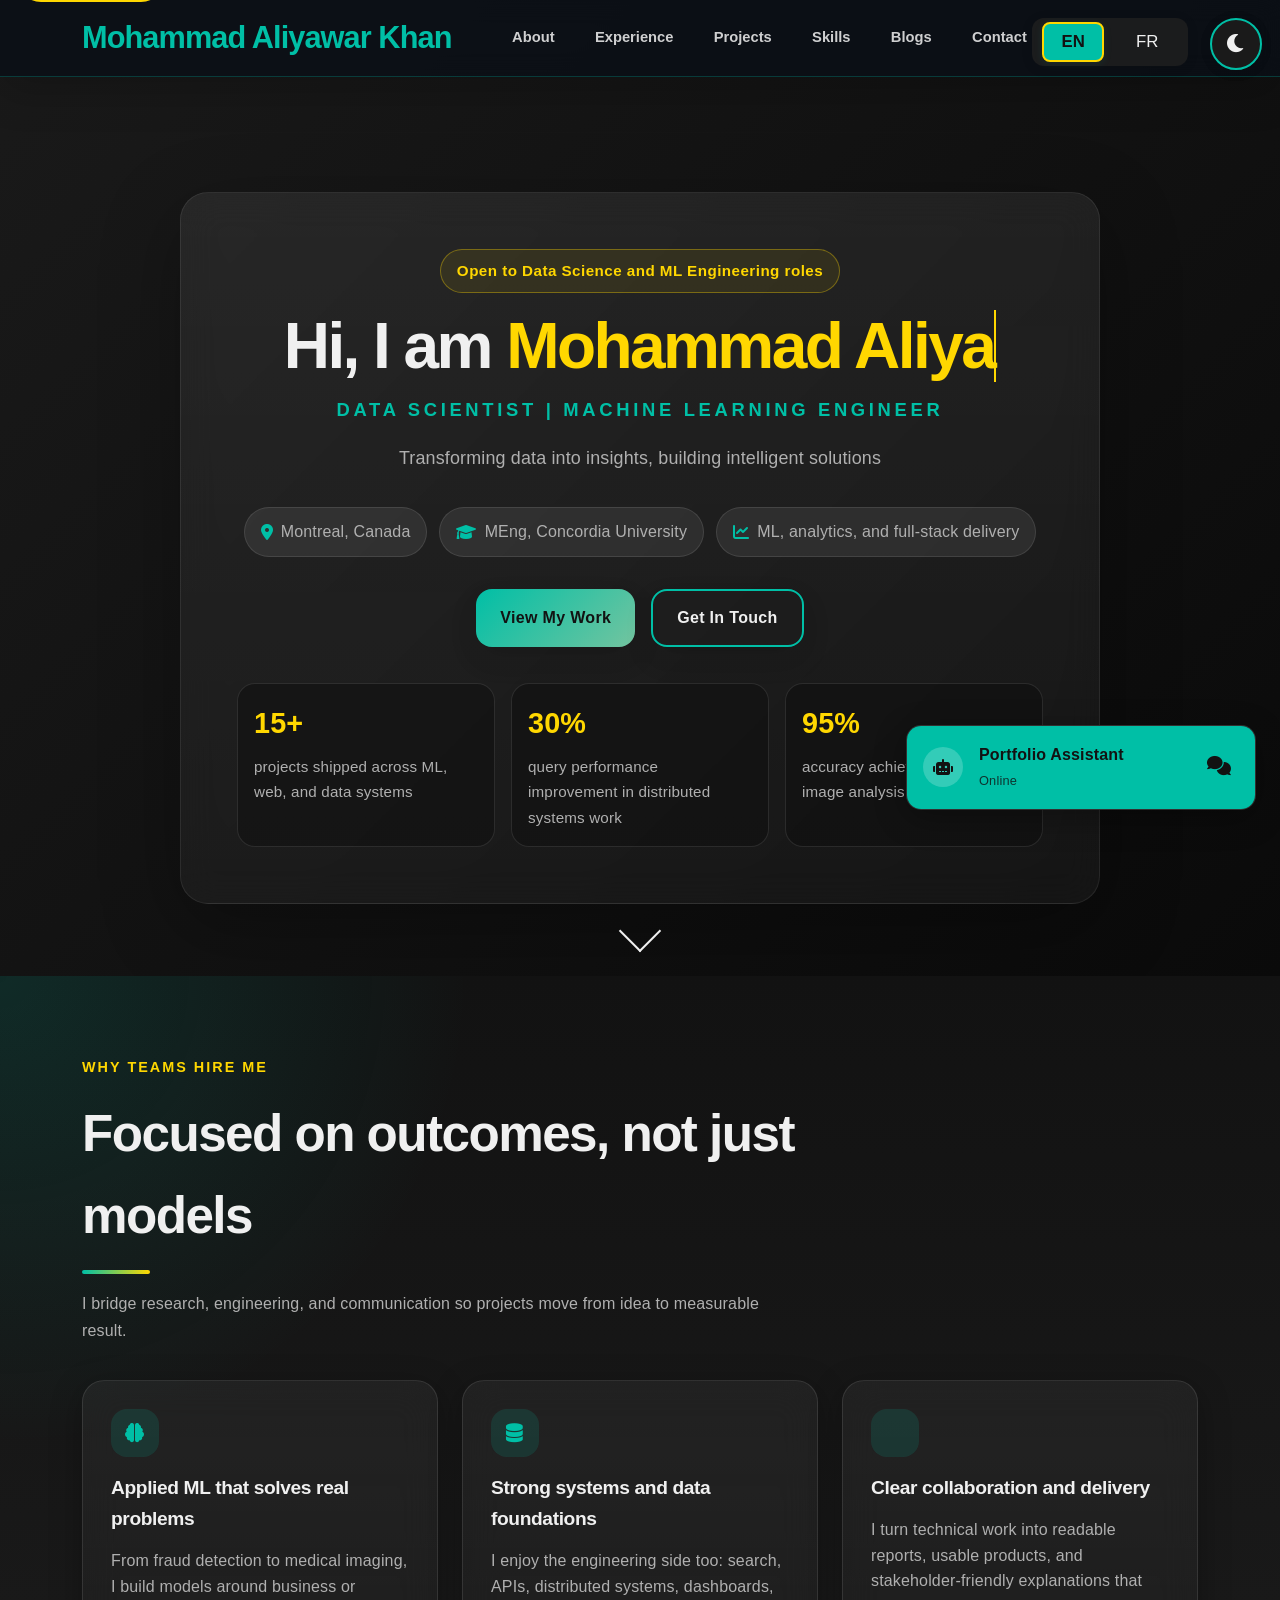
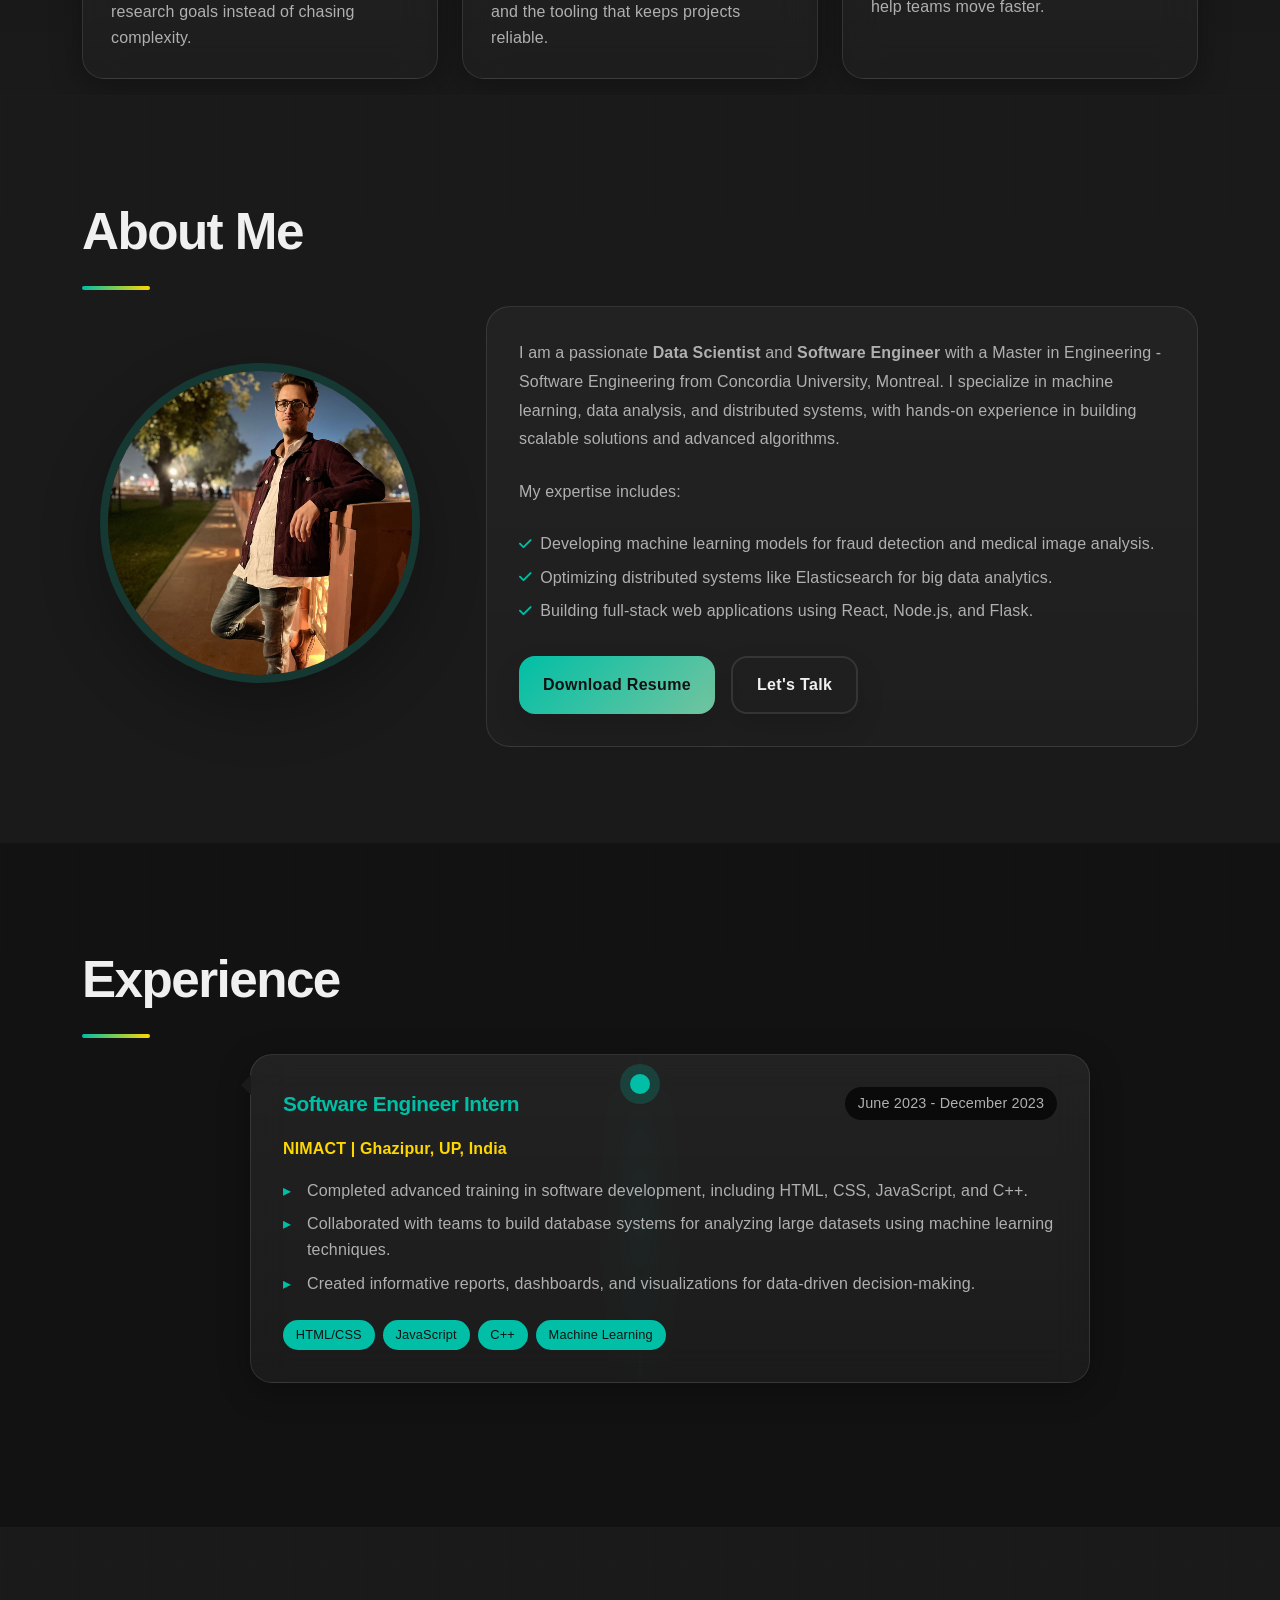
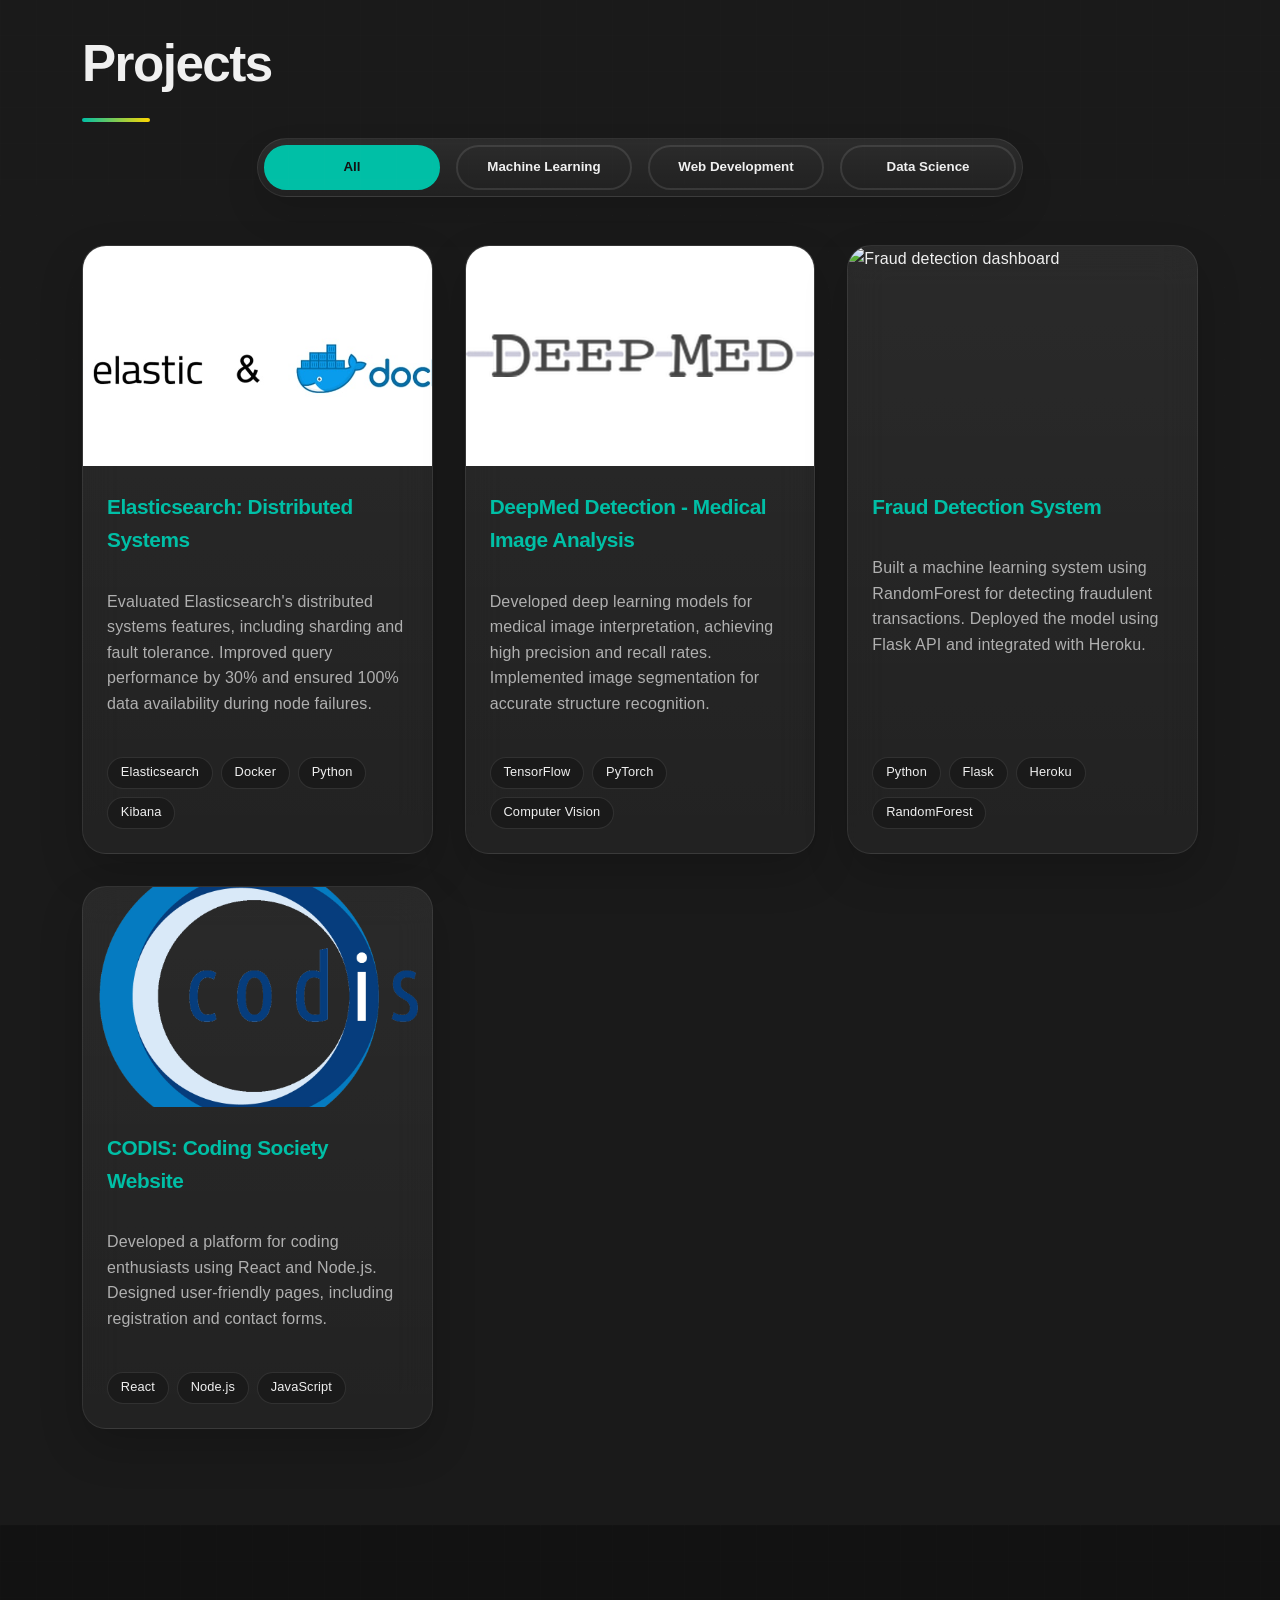
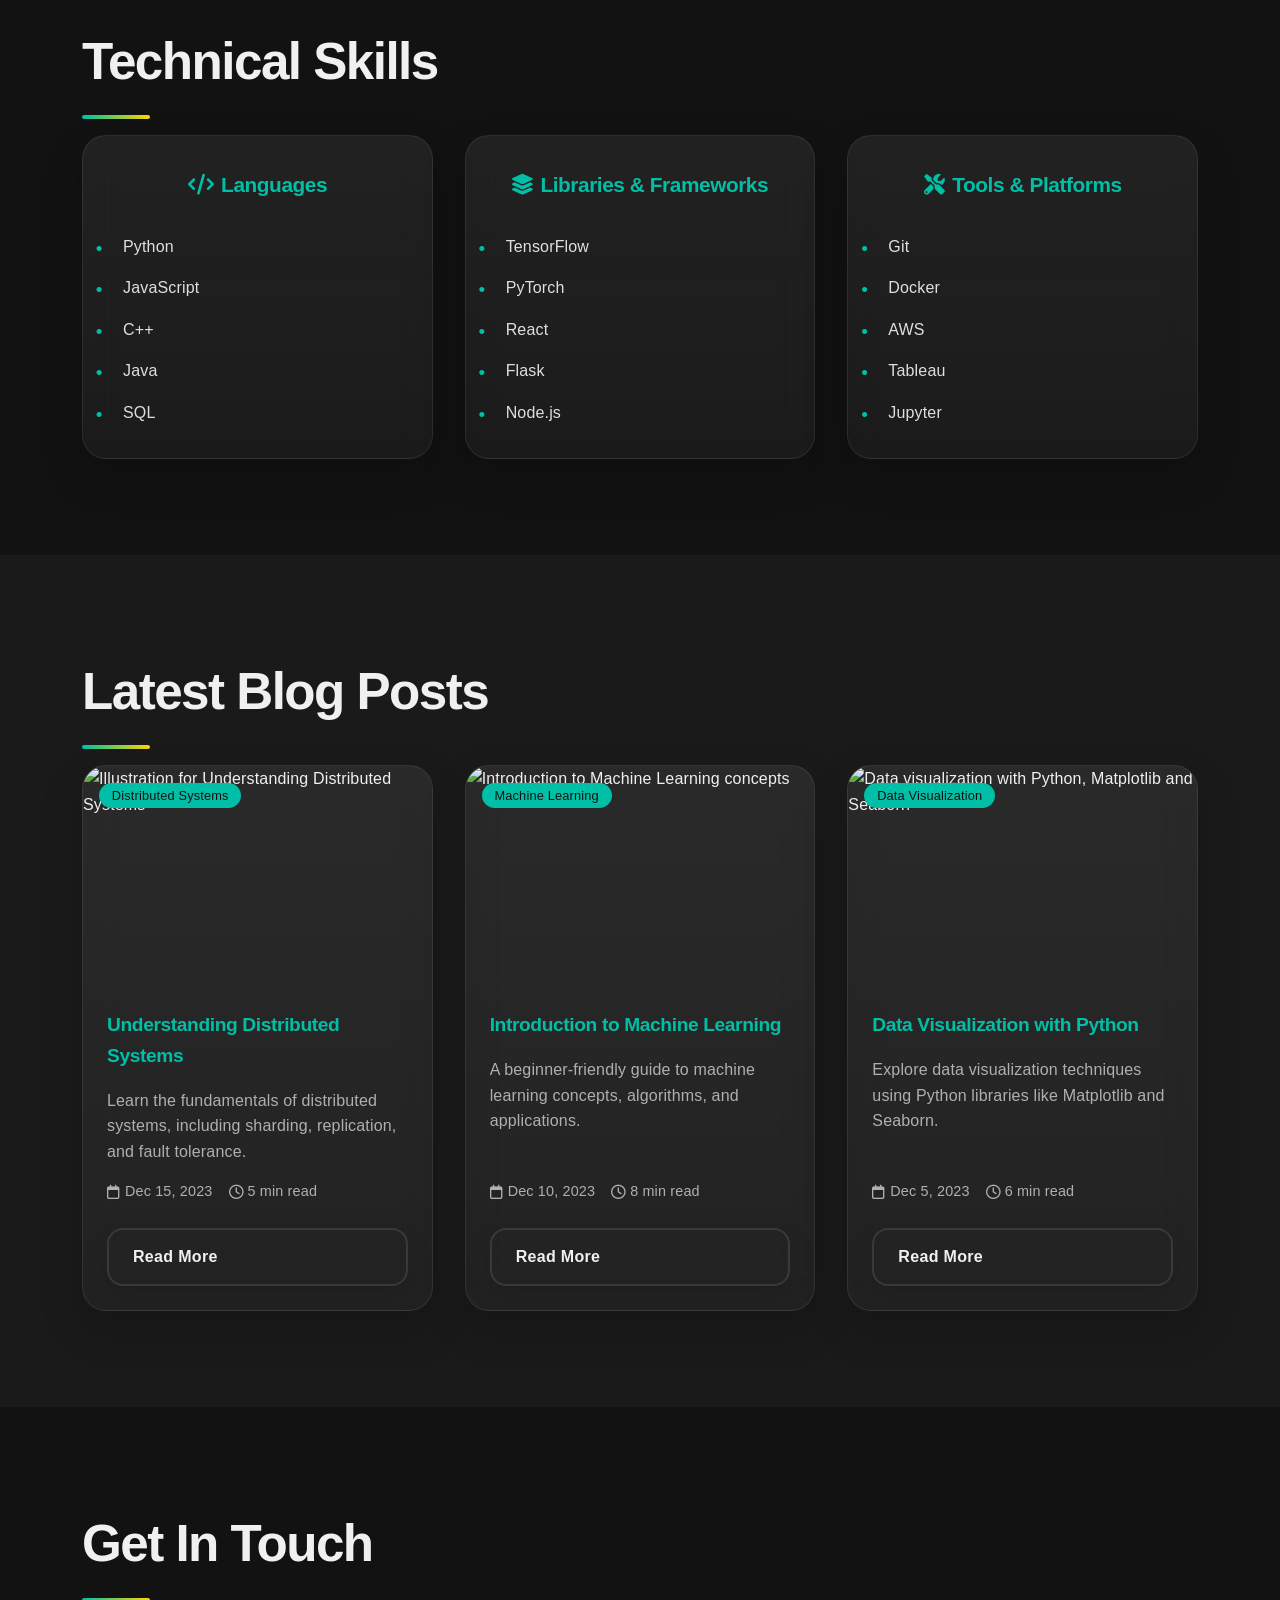
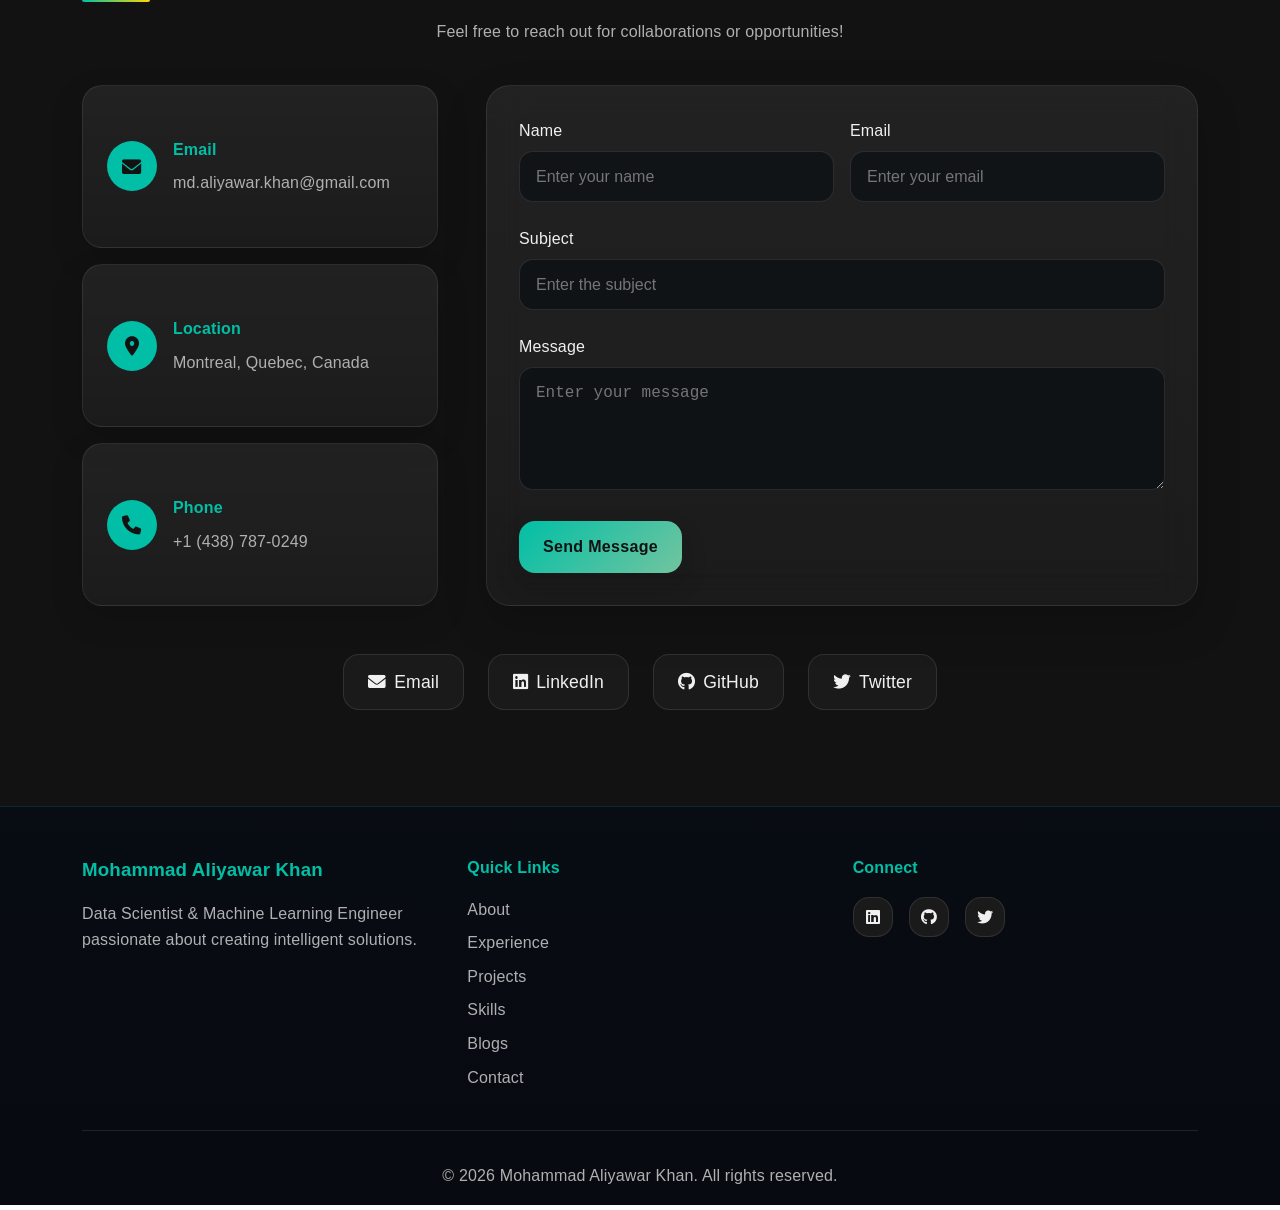
==== commit 5a231c7a: "Improved  portfolio websit version" ====
--- a/index.html
+++ b/index.html
@@ -25,10 +25,10 @@
   <script src="https://cdn.jsdelivr.net/npm/particles.js@2.0.0/particles.min.js"></script>
   
   <!-- Dynamic Portfolio Services -->
-  <script src="config.js"></script>
-  <script src="services/api-service.js"></script>
-  <script src="services/ai-chatbot.js"></script>
-  <script src="services/dynamic-content.js"></script>
+  <script src="config.js?v=20260311"></script>
+  <script src="services/api-service.js?v=20260311"></script>
+  <script src="services/ai-chatbot.js?v=20260311"></script>
+  <script src="services/dynamic-content.js?v=20260311"></script>
   
   <!-- Favicon and Meta Tags -->
   <link rel="apple-touch-icon" sizes="57x57" href="Assets/apple-icon-57x57.png">
@@ -265,7 +265,7 @@
             <img src="Assets/elasticsearch.jpeg" alt="Screenshot of Elasticsearch Project" loading="lazy">
             <div class="project-overlay">
               <div class="project-links">
-                <a href="#" class="project-link" data-project="elasticsearch">
+                <a href="#" class="project-link" data-project="elasticsearch" aria-label="Open Elasticsearch project details" title="Open Elasticsearch project details">
                   <i class="fas fa-eye"></i>
                 </a>
                 <a href="#" class="project-link pending-link" data-pending="project-code" aria-label="Project code link coming soon">
@@ -292,7 +292,7 @@
             <img src="Assets/deepmed.jpg" alt="Screenshot of DeepMed Detection Project" loading="lazy">
             <div class="project-overlay">
               <div class="project-links">
-                <a href="#" class="project-link" data-project="deepmed">
+                <a href="#" class="project-link" data-project="deepmed" aria-label="Open DeepMed project details" title="Open DeepMed project details">
                   <i class="fas fa-eye"></i>
                 </a>
                 <a href="#" class="project-link pending-link" data-pending="project-code" aria-label="Project code link coming soon">
@@ -322,7 +322,7 @@
 
             <div class="project-overlay">
               <div class="project-links">
-                <a href="#" class="project-link" data-project="fraud">
+                <a href="#" class="project-link" data-project="fraud" aria-label="Open Fraud Detection project details" title="Open Fraud Detection project details">
                   <i class="fas fa-eye"></i>
                 </a>
                 <a href="#" class="project-link pending-link" data-pending="project-code" aria-label="Project code link coming soon">
@@ -349,7 +349,7 @@
             <img src="Assets/codis.png" alt="Screenshot of CODIS Project" loading="lazy">
             <div class="project-overlay">
               <div class="project-links">
-                <a href="#" class="project-link" data-project="codis">
+                <a href="#" class="project-link" data-project="codis" aria-label="Open CODIS project details" title="Open CODIS project details">
                   <i class="fas fa-eye"></i>
                 </a>
                 <a href="#" class="project-link pending-link" data-pending="project-code" aria-label="Project code link coming soon">
@@ -547,7 +547,7 @@
           </div>
           
           <!-- Honeypot field to prevent spam -->
-          <input type="text" name="_gotcha" style="display:none">
+          <input type="text" name="_gotcha" class="honeypot-field" tabindex="-1" autocomplete="off" aria-hidden="true">
           
           <button type="submit" class="btn btn-primary">
             <span class="btn-text" data-i18n="contact_form_send">Send Message</span>
@@ -612,9 +612,9 @@
         <div class="footer-section">
           <h4 data-i18n="footer_connect">Connect</h4>
           <div class="footer-social">
-            <a href="https://linkedin.com/in/md-aliyawar-khan" target="_blank" rel="noopener noreferrer"><i class="fab fa-linkedin"></i></a>
-            <a href="https://github.com/md-aliyawar-khan" target="_blank" rel="noopener noreferrer"><i class="fab fa-github"></i></a>
-            <a href="https://twitter.com/md_aliyawar_khn" target="_blank" rel="noopener noreferrer"><i class="fab fa-twitter"></i></a>
+            <a href="https://linkedin.com/in/md-aliyawar-khan" target="_blank" rel="noopener noreferrer" aria-label="Visit LinkedIn profile" title="LinkedIn"><i class="fab fa-linkedin"></i></a>
+            <a href="https://github.com/md-aliyawar-khan" target="_blank" rel="noopener noreferrer" aria-label="Visit GitHub profile" title="GitHub"><i class="fab fa-github"></i></a>
+            <a href="https://twitter.com/md_aliyawar_khn" target="_blank" rel="noopener noreferrer" aria-label="Visit Twitter profile" title="Twitter"><i class="fab fa-twitter"></i></a>
           </div>
         </div>
       </div>
@@ -633,7 +633,7 @@
 
   <!-- Scripts -->
   <script src="https://unpkg.com/aos@2.3.1/dist/aos.js"></script>
-  <script src="script.js"></script>
+  <script src="script.js?v=20260311"></script>
 </body>
 </html>
 
--- a/style.css
+++ b/style.css
@@ -3345,3 +3345,41 @@
 body[data-theme="light"] .blog-chip-line {
   background: linear-gradient(90deg, transparent, rgba(15,23,42,0.16), transparent);
 }
+
+.honeypot-field {
+  position: absolute;
+  left: -9999px;
+  width: 1px;
+  height: 1px;
+  opacity: 0;
+  pointer-events: none;
+}
+
+.chatbot-controls {
+  display: flex;
+  justify-content: flex-end;
+  margin-bottom: 0.75rem;
+}
+
+.chatbot-clear {
+  border: 1px solid rgba(148, 163, 184, 0.35);
+  background: transparent;
+  color: inherit;
+  border-radius: 999px;
+  padding: 0.35rem 0.75rem;
+  font-size: 0.78rem;
+  cursor: pointer;
+  transition: background-color 0.2s ease, border-color 0.2s ease, color 0.2s ease;
+}
+
+.chatbot-clear:hover,
+.chatbot-clear:focus-visible {
+  background: rgba(20, 184, 166, 0.12);
+  border-color: rgba(20, 184, 166, 0.45);
+  color: #14b8a6;
+  outline: none;
+}
+
+body[data-theme="light"] .chatbot-clear {
+  border-color: rgba(15, 23, 42, 0.16);
+}
